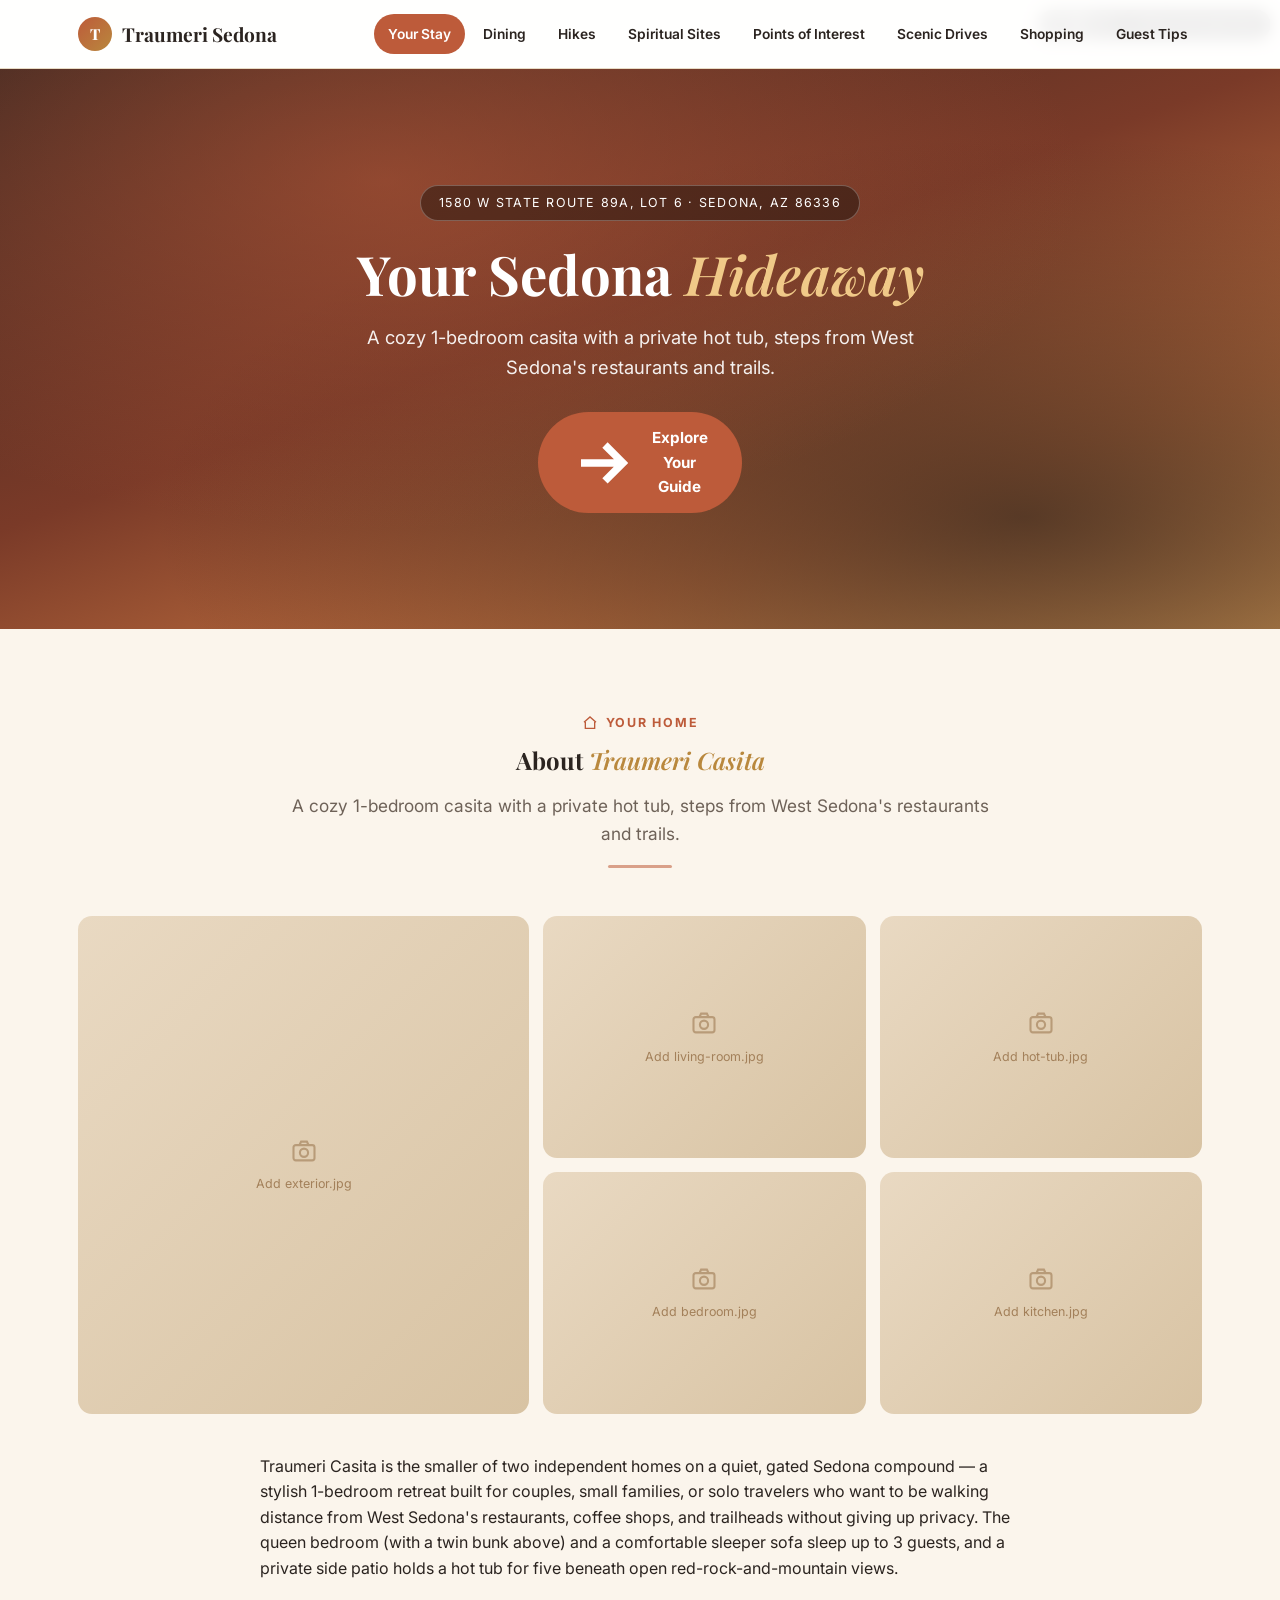
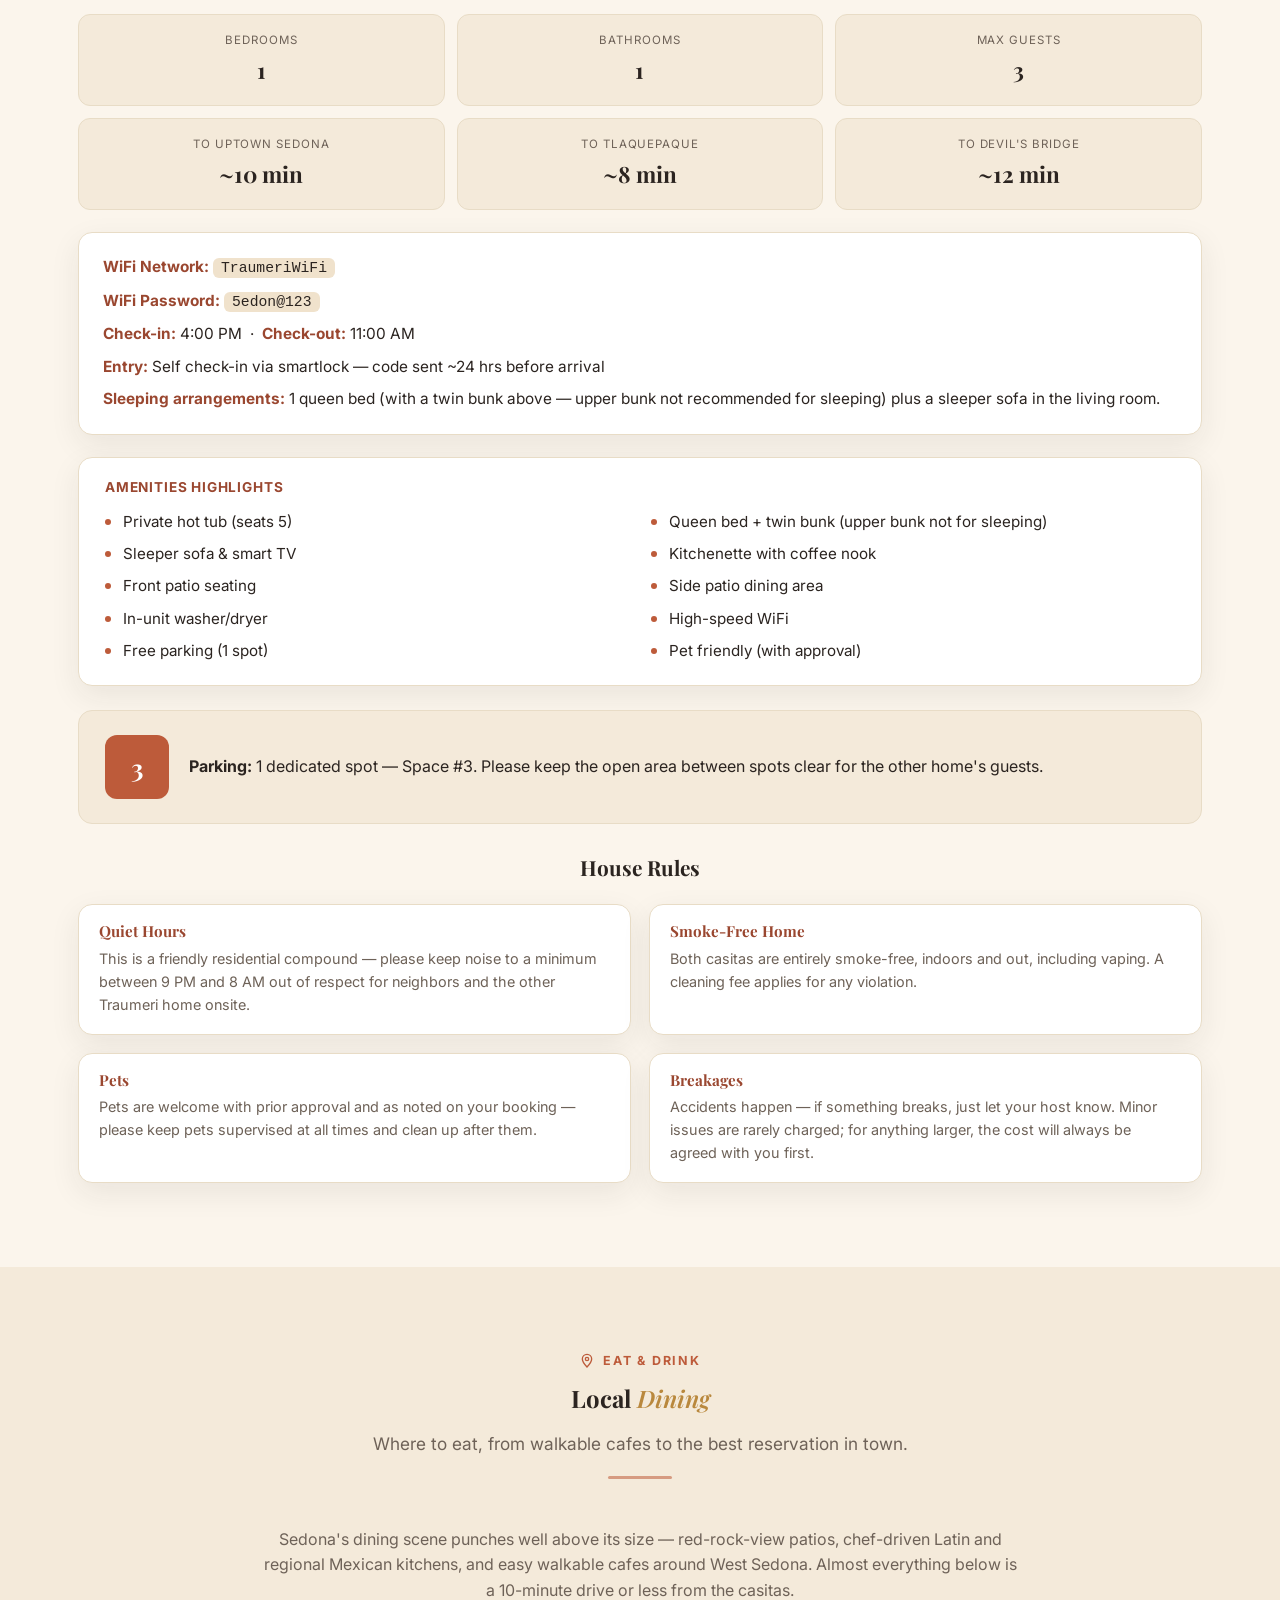
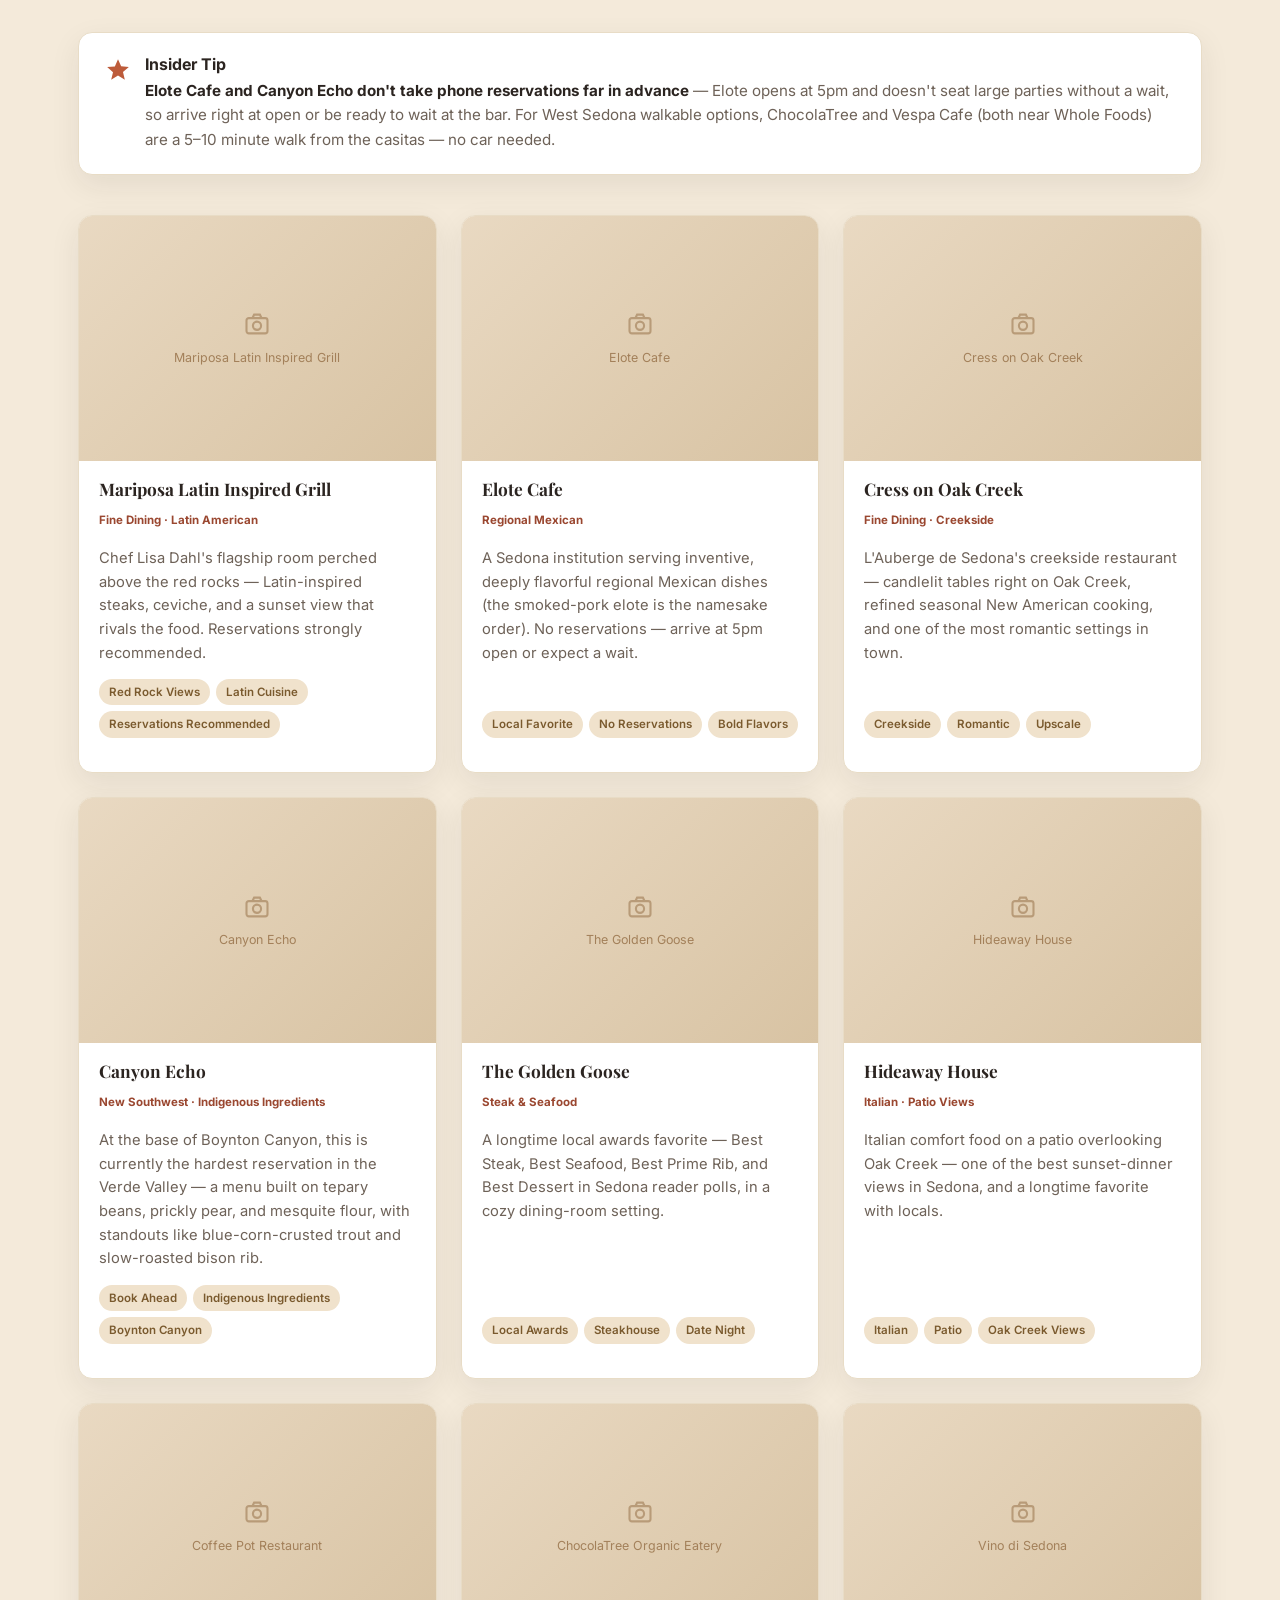
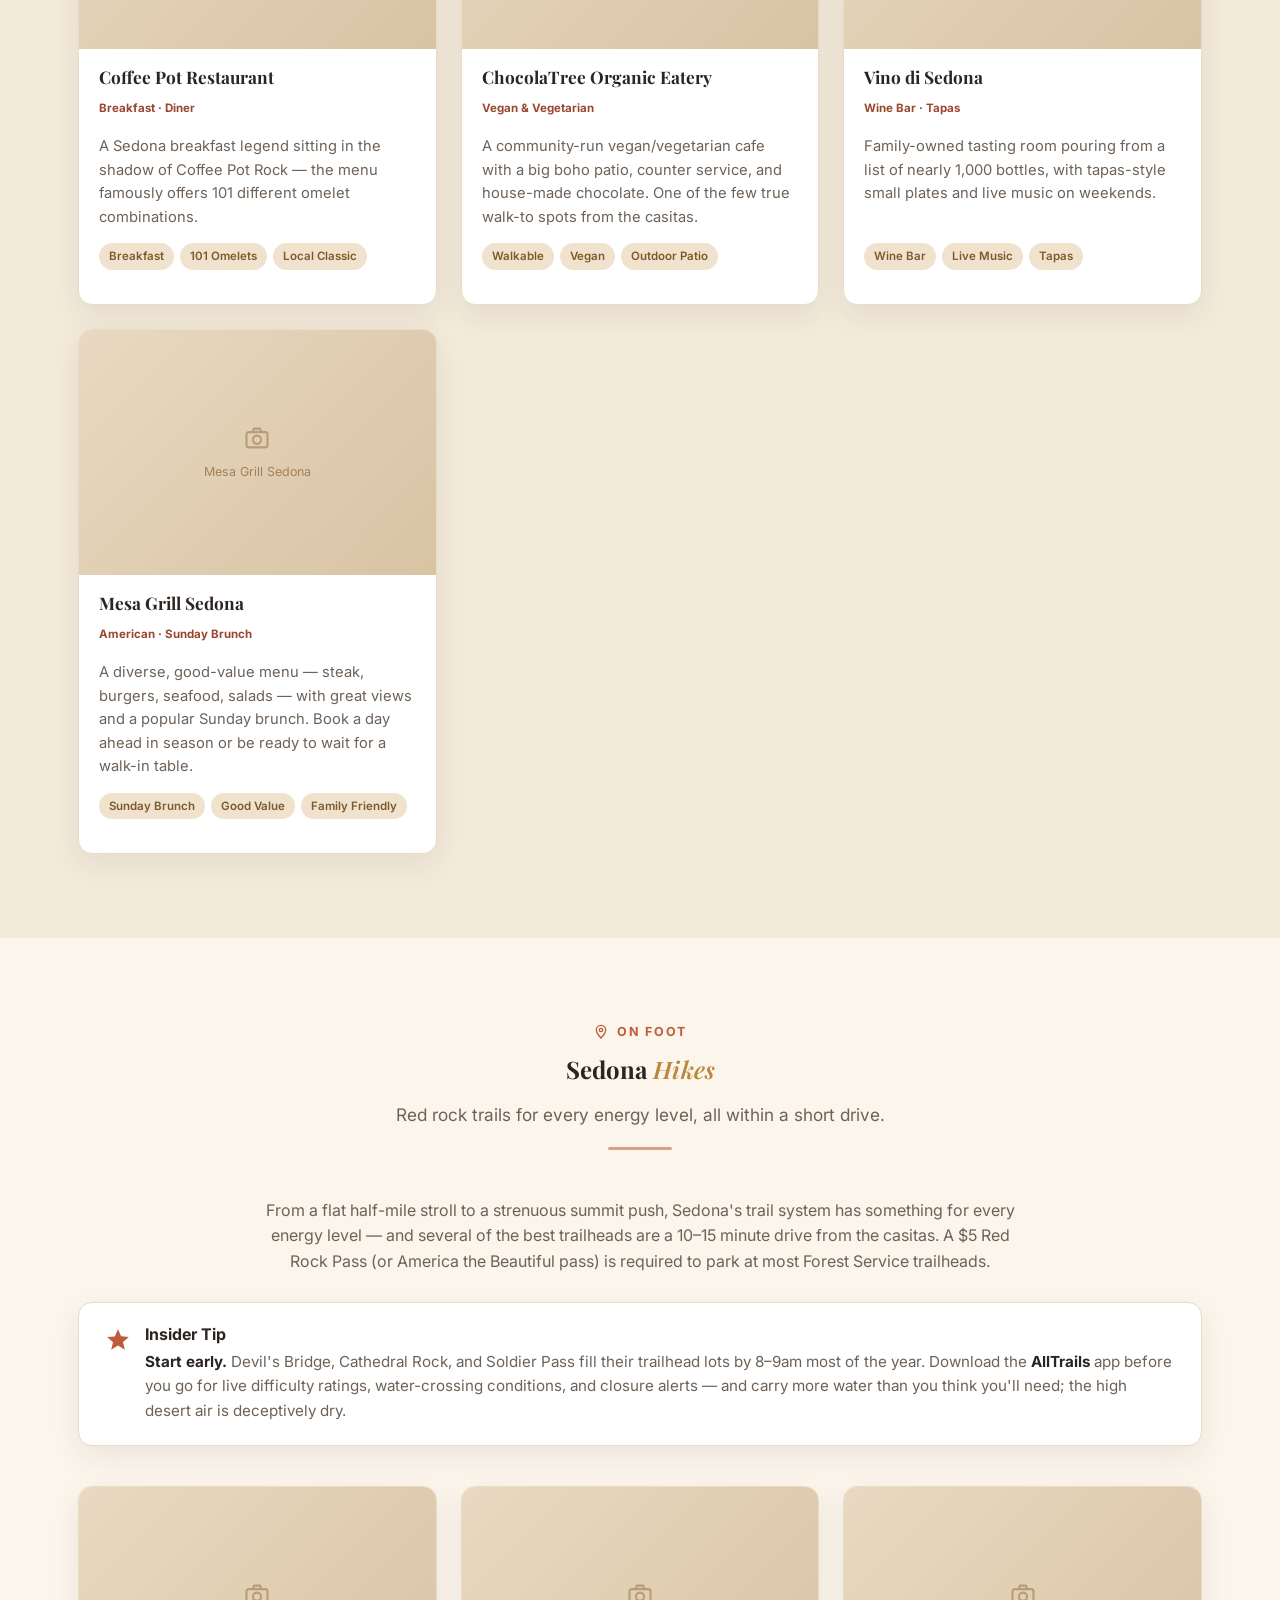
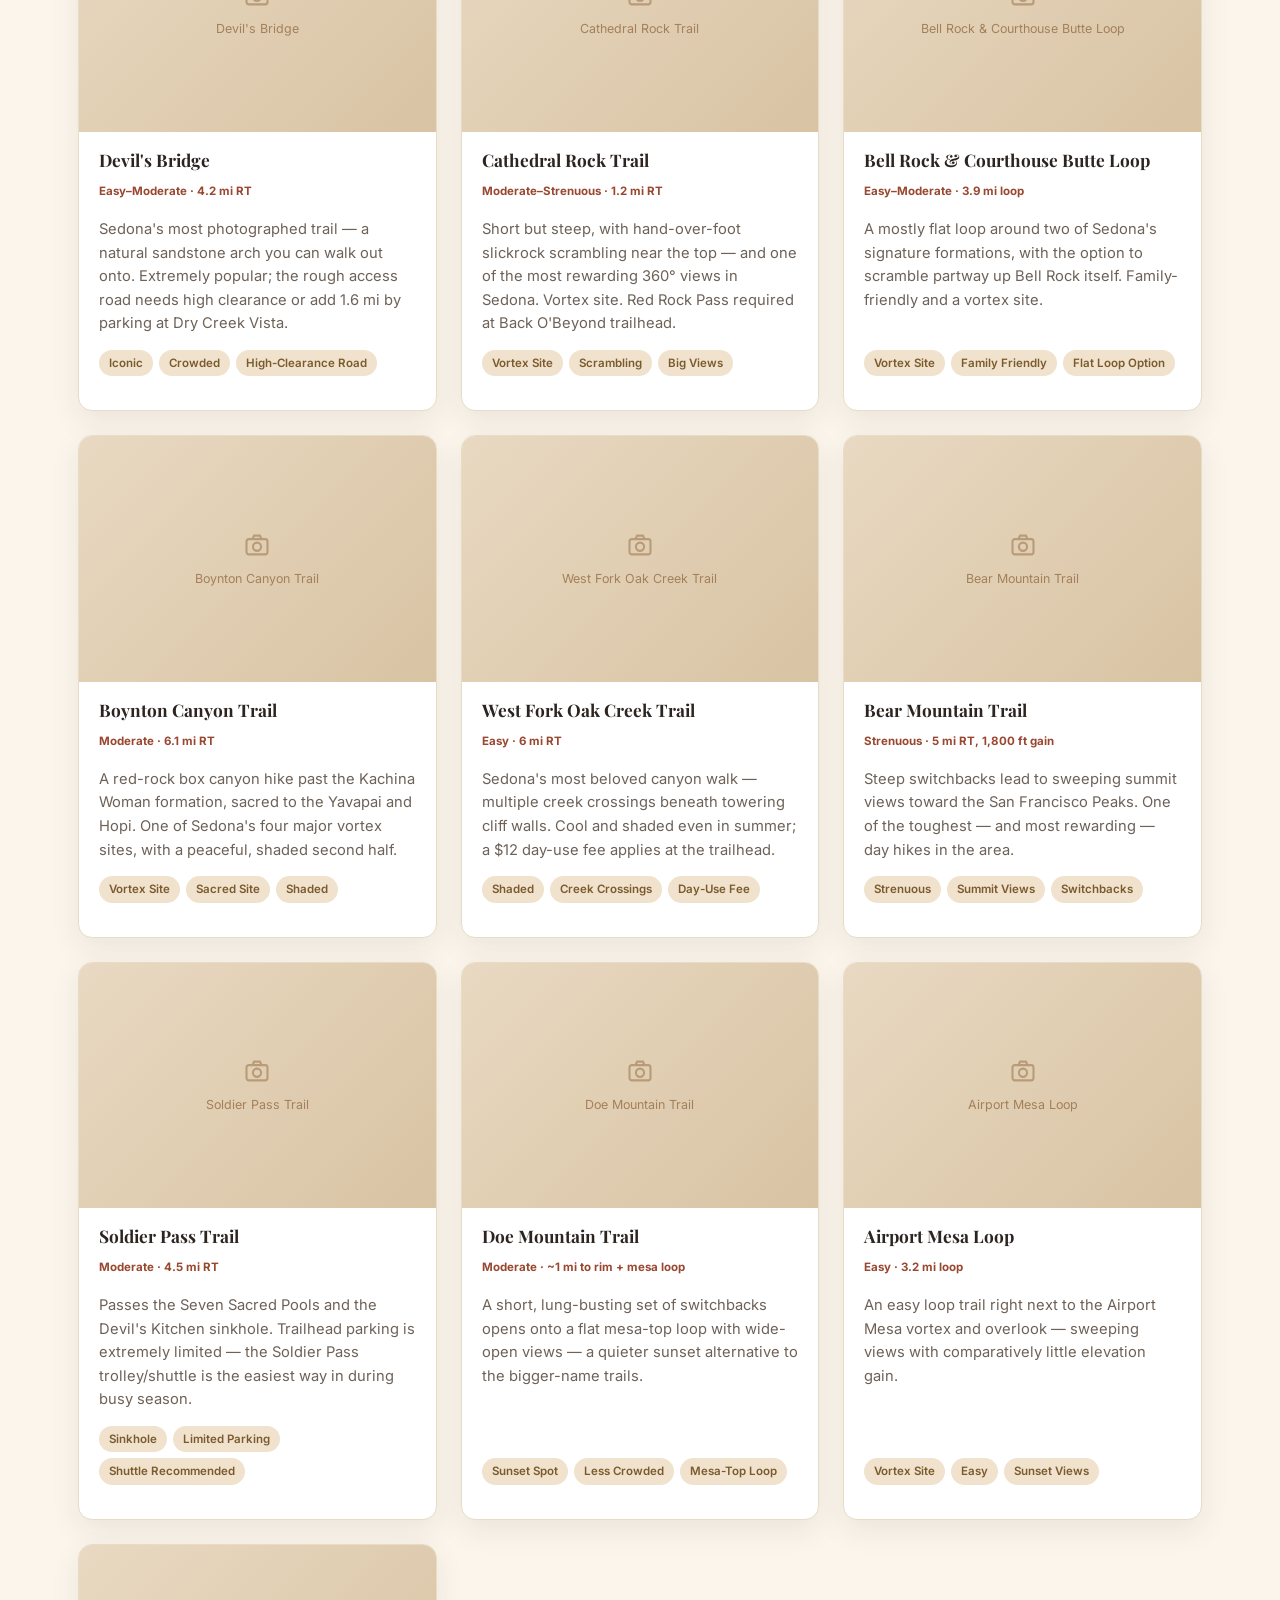
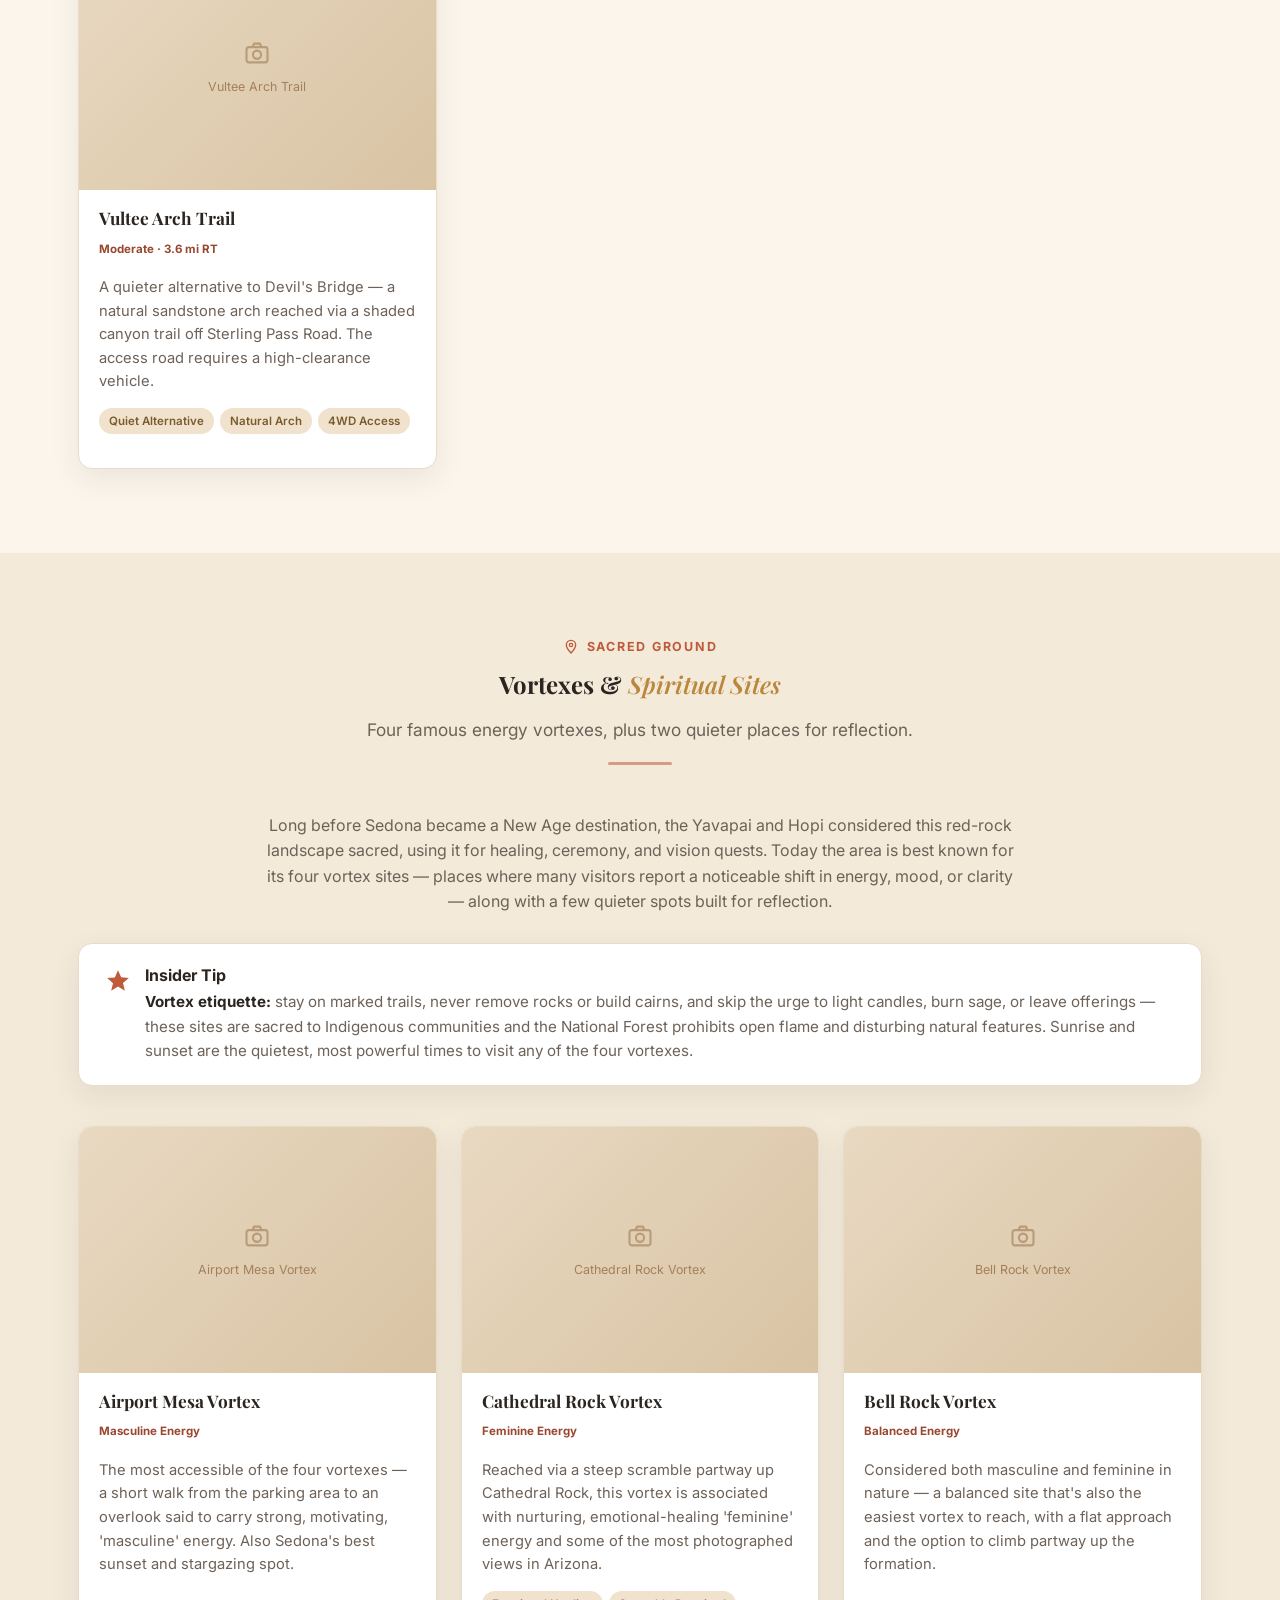
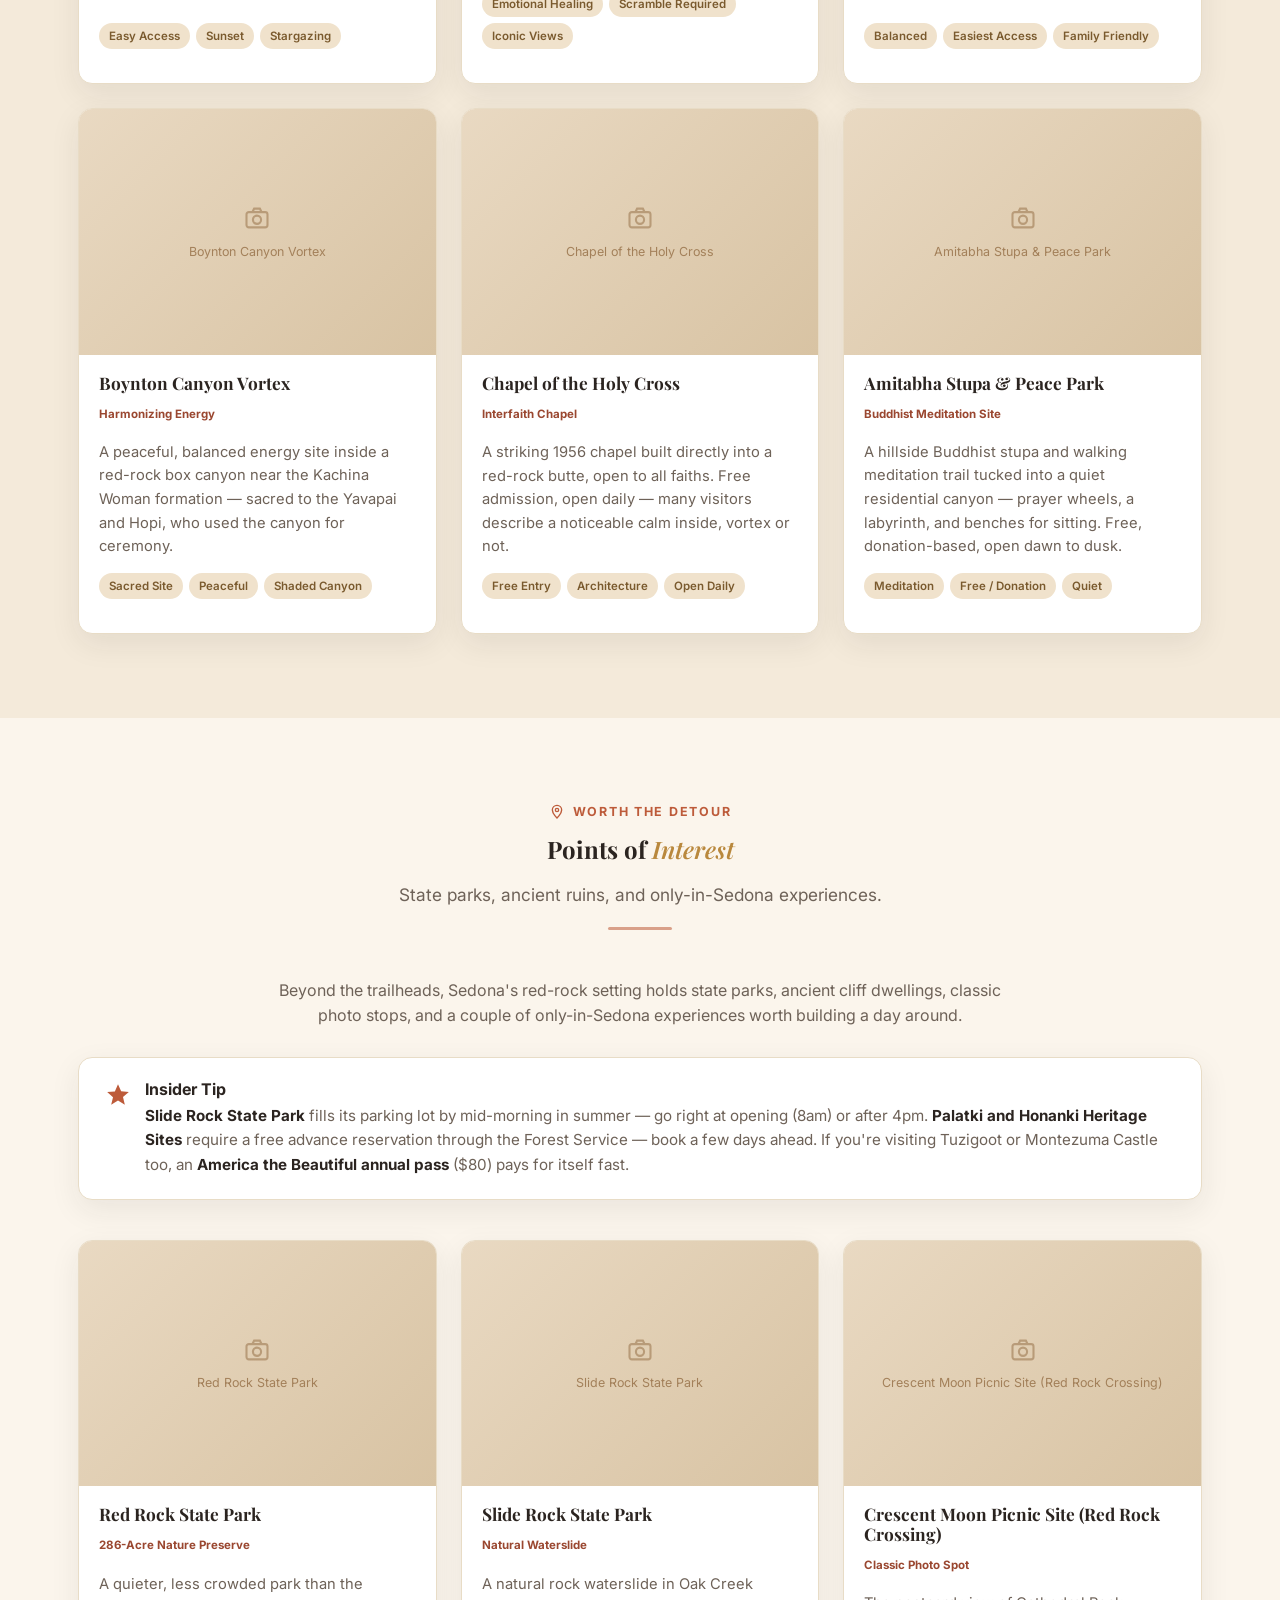
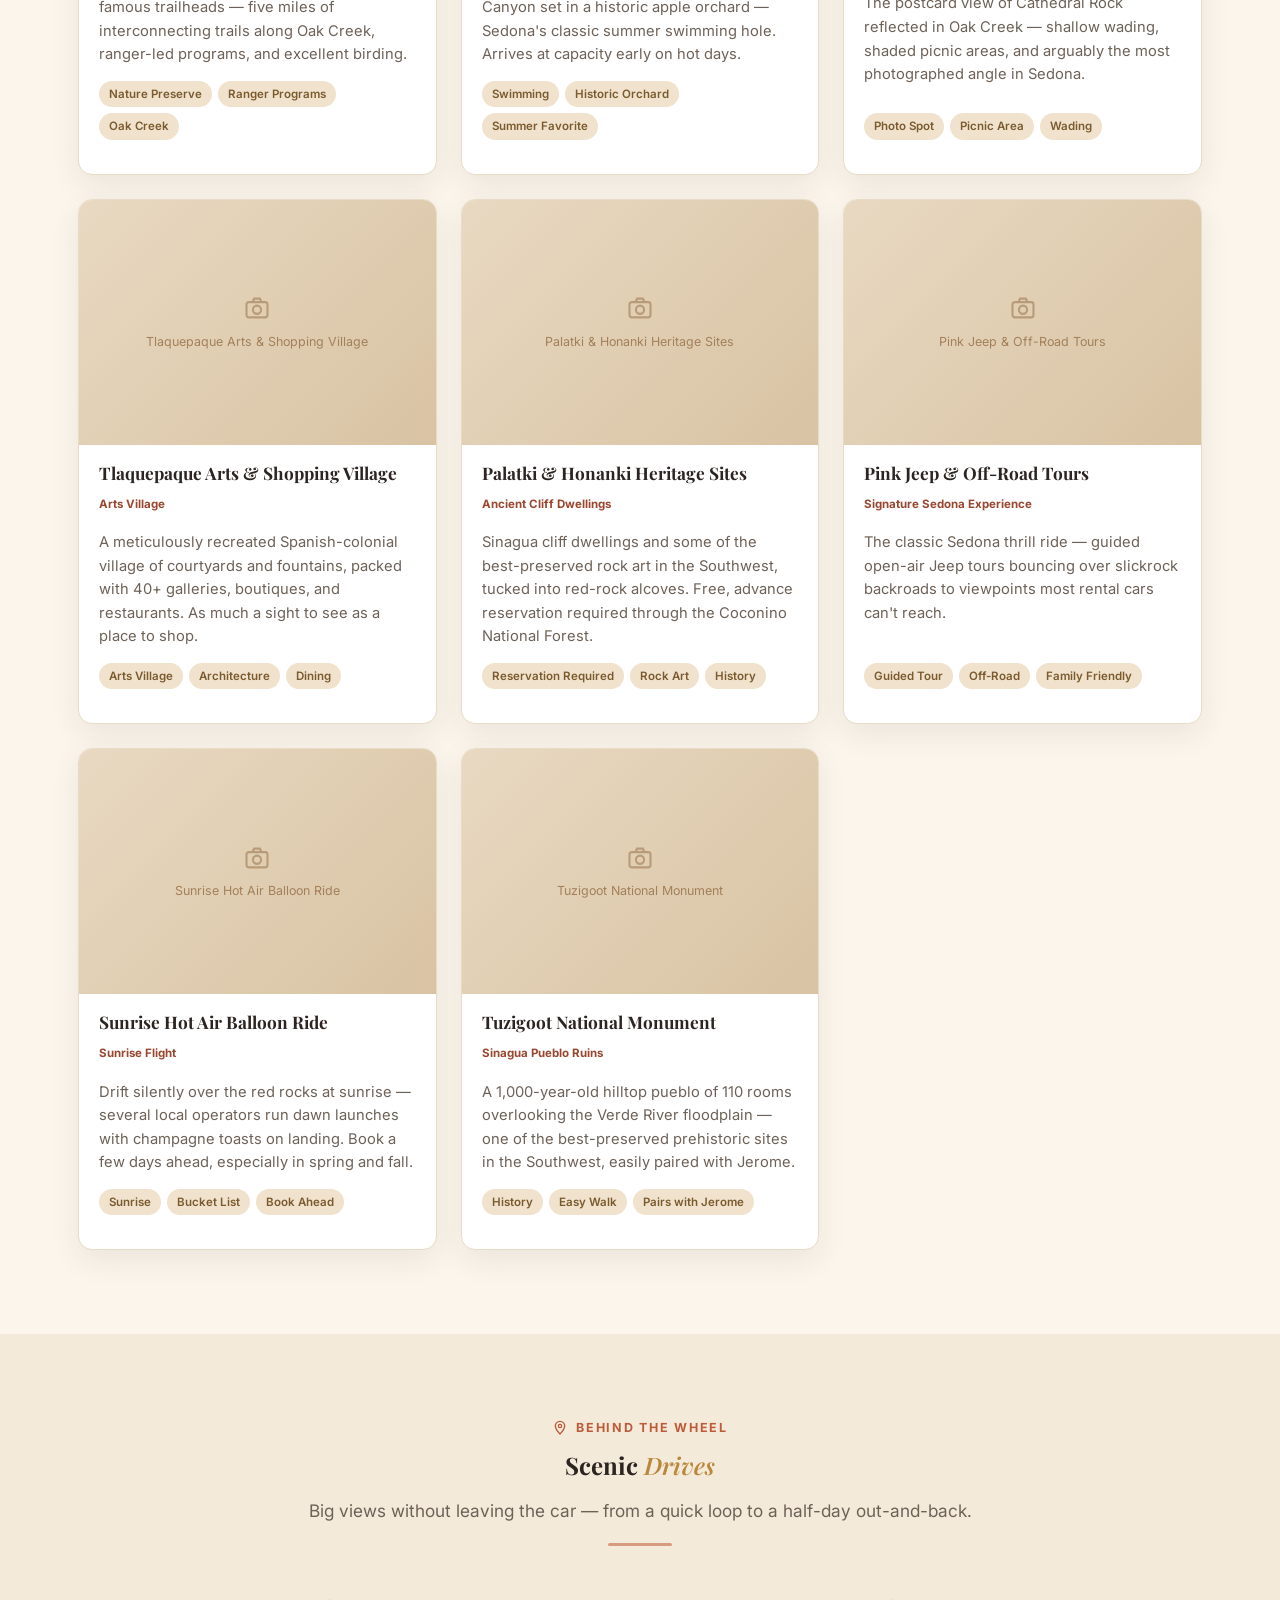
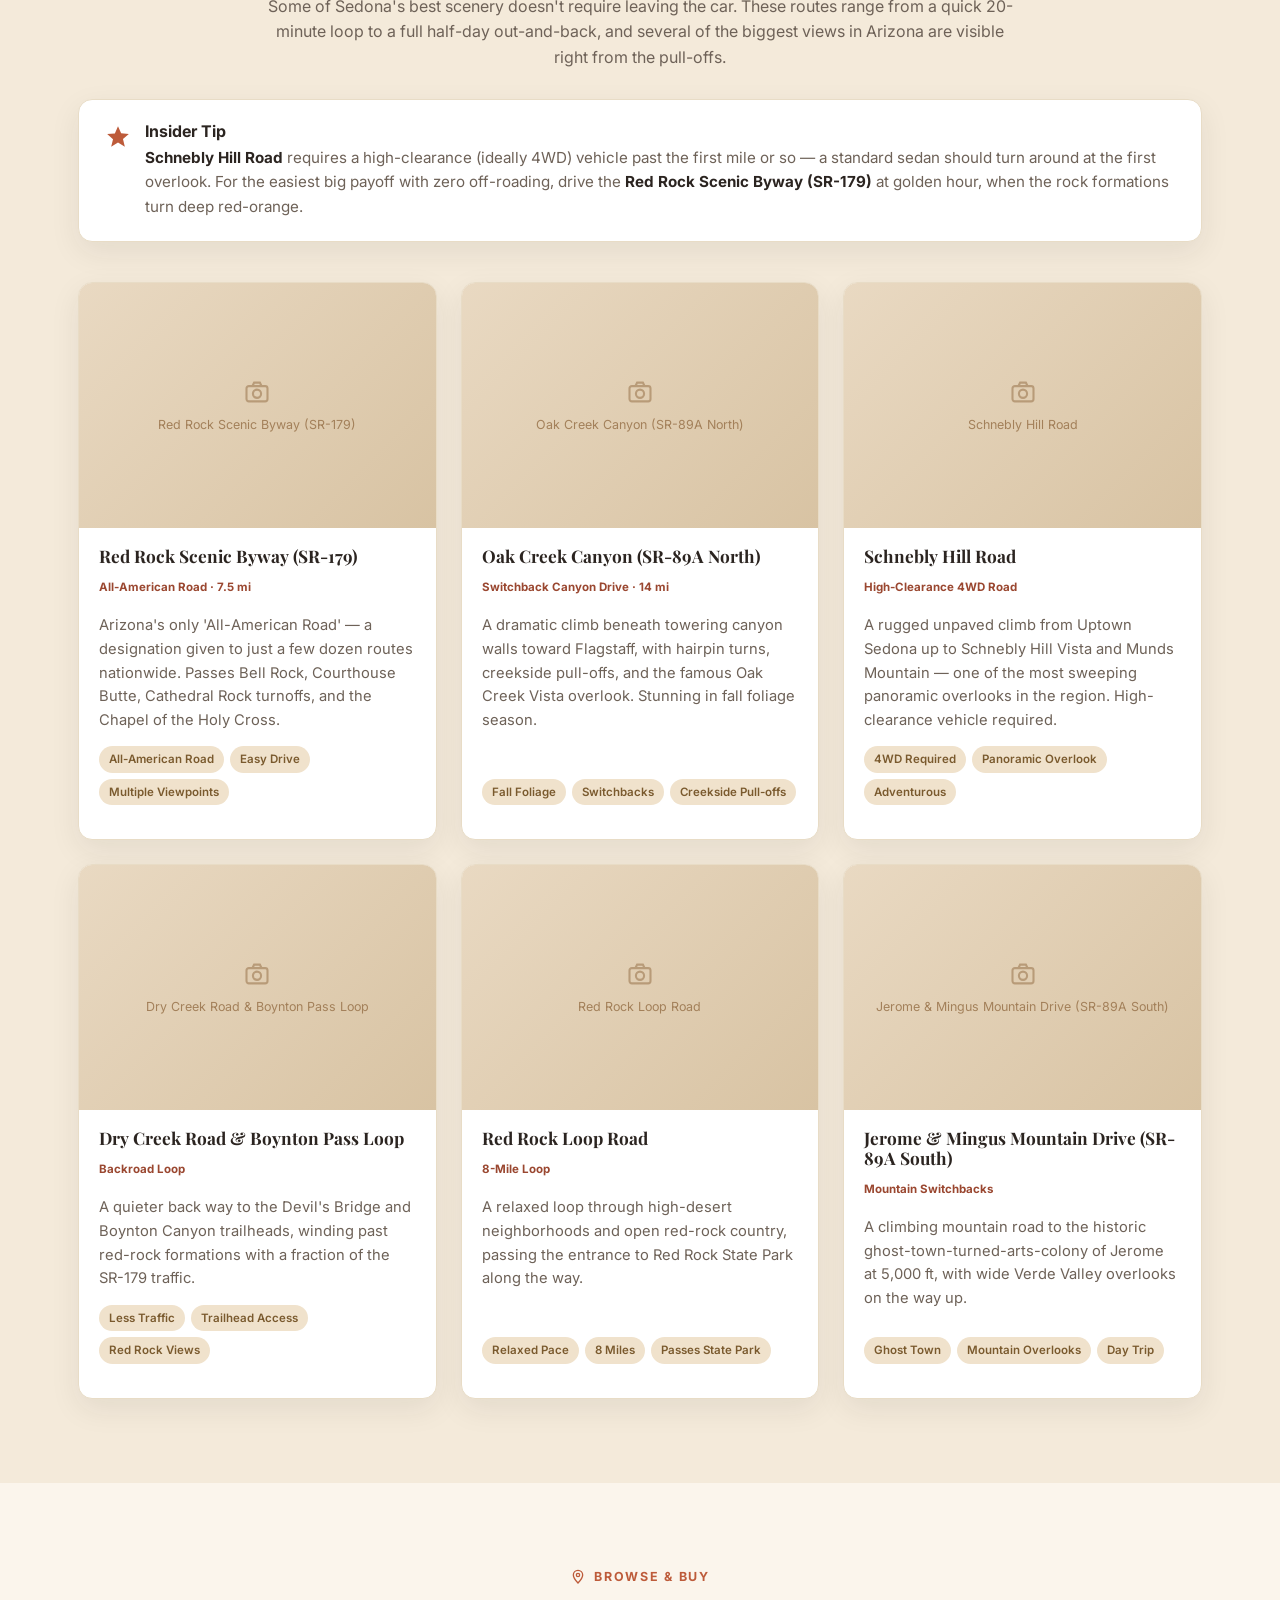
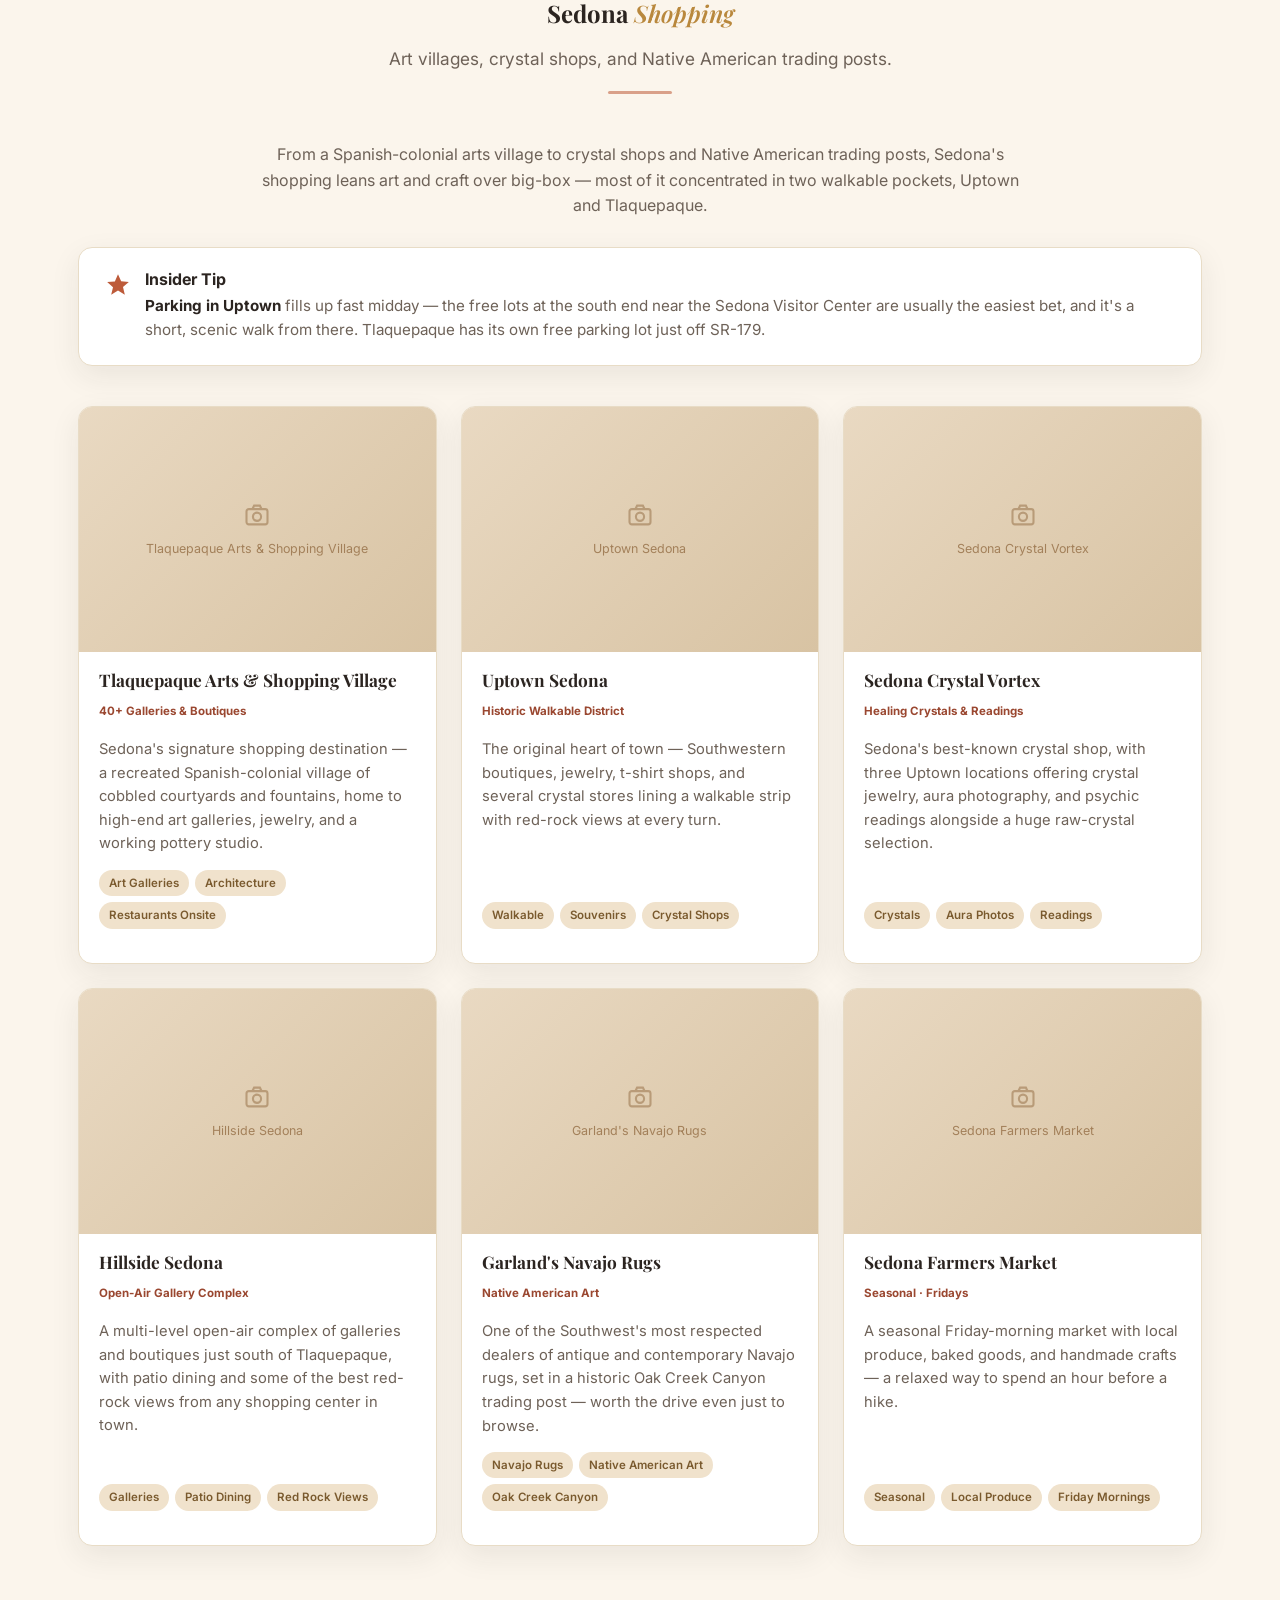
==== casita/index.html @ 5702ddbb "Create index.html" ====
<!DOCTYPE html>
<html lang="en">
<head>
<meta charset="UTF-8">
<meta name="viewport" content="width=device-width, initial-scale=1.0">
<title>Traumeri Casita Guest Guide | Sedona, AZ</title>
<meta name="description" content="Guest guide for Traumeri Casita in Sedona, Arizona — house info, dining, hikes, spiritual sites, points of interest, scenic drives, and shopping.">
<link rel="preconnect" href="https://fonts.googleapis.com">
<link href="https://fonts.googleapis.com/css2?family=Inter:wght@400;500;600;700&family=Playfair+Display:ital,wght@0,700;1,600&display=swap" rel="stylesheet">
<link rel="stylesheet" href="../assets/css/style.css">
</head>
<body>
<header class="nav">
    <div class="wrap">
      <a class="brand" href="../index.html"><span class="brand-mark">T</span>Traumeri Sedona</a>
      <nav class="navlinks">
        <a class="home-link" href="#stay">Your Stay</a>
        <a href="#dining">Dining</a><a href="#hikes">Hikes</a><a href="#spiritual">Spiritual Sites</a><a href="#poi">Points of Interest</a><a href="#drives">Scenic Drives</a><a href="#shopping">Shopping</a><a href="#tips">Guest Tips</a>
      </nav>
    </div>
  </header>
<section class="hero">
    <div class="hero-inner">
      <div class="hero-badge">1580 W State Route 89A, Lot 6 · Sedona, AZ 86336</div>
      <h1>Your Sedona <span class="italic-accent">Hideaway</span></h1>
      <p class="lede">A cozy 1-bedroom casita with a private hot tub, steps from West Sedona's restaurants and trails.</p>
      <a class="btn" href="#stay"><svg viewBox="0 0 24 24" fill="none" stroke="currentColor" stroke-width="2.5"><path d="M5 12h14M13 6l6 6-6 6"/></svg>Explore Your Guide</a>
    </div>
  </section>
<section id="stay" class="section">
    <div class="wrap">
      <div class="section-head">
        <div class="section-kicker"><svg viewBox="0 0 24 24" fill="none" stroke="currentColor" stroke-width="2"><path d="M3 11l9-8 9 8"/><path d="M5 10v10h14V10"/></svg>Your Home</div>
        <h2>About <span class="italic-accent">Traumeri Casita</span></h2>
        <p>A cozy 1-bedroom casita with a private hot tub, steps from West Sedona's restaurants and trails.</p>
        <div class="divider"></div>
      </div>
      <div class="photo-grid"><div class="ph">
      <div class="ph-fallback"><svg viewBox="0 0 24 24" fill="none" stroke="currentColor" stroke-width="1.8"><rect x="3" y="7" width="18" height="13" rx="2"/><path d="M8 7l1.5-3h5L16 7"/><circle cx="12" cy="13.5" r="3.5"/></svg><div>Add exterior.jpg</div></div>
      <img src="../assets/img/casita/exterior.jpg" alt="Traumeri Casita exterior" loading="lazy">
    </div><div class="ph">
      <div class="ph-fallback"><svg viewBox="0 0 24 24" fill="none" stroke="currentColor" stroke-width="1.8"><rect x="3" y="7" width="18" height="13" rx="2"/><path d="M8 7l1.5-3h5L16 7"/><circle cx="12" cy="13.5" r="3.5"/></svg><div>Add living-room.jpg</div></div>
      <img src="../assets/img/casita/living-room.jpg" alt="Traumeri Casita living room" loading="lazy">
    </div><div class="ph">
      <div class="ph-fallback"><svg viewBox="0 0 24 24" fill="none" stroke="currentColor" stroke-width="1.8"><rect x="3" y="7" width="18" height="13" rx="2"/><path d="M8 7l1.5-3h5L16 7"/><circle cx="12" cy="13.5" r="3.5"/></svg><div>Add hot-tub.jpg</div></div>
      <img src="../assets/img/casita/hot-tub.jpg" alt="Traumeri Casita hot tub" loading="lazy">
    </div><div class="ph">
      <div class="ph-fallback"><svg viewBox="0 0 24 24" fill="none" stroke="currentColor" stroke-width="1.8"><rect x="3" y="7" width="18" height="13" rx="2"/><path d="M8 7l1.5-3h5L16 7"/><circle cx="12" cy="13.5" r="3.5"/></svg><div>Add bedroom.jpg</div></div>
      <img src="../assets/img/casita/bedroom.jpg" alt="Traumeri Casita bedroom" loading="lazy">
    </div><div class="ph">
      <div class="ph-fallback"><svg viewBox="0 0 24 24" fill="none" stroke="currentColor" stroke-width="1.8"><rect x="3" y="7" width="18" height="13" rx="2"/><path d="M8 7l1.5-3h5L16 7"/><circle cx="12" cy="13.5" r="3.5"/></svg><div>Add kitchen.jpg</div></div>
      <img src="../assets/img/casita/kitchen.jpg" alt="Traumeri Casita kitchen" loading="lazy">
    </div></div>
      <p style="max-width:760px;margin:0 auto 32px;color:var(--ink);">Traumeri Casita is the smaller of two independent homes on a quiet, gated Sedona compound — a stylish 1-bedroom retreat built for couples, small families, or solo travelers who want to be walking distance from West Sedona's restaurants, coffee shops, and trailheads without giving up privacy. The queen bedroom (with a twin bunk above) and a comfortable sleeper sofa sleep up to 3 guests, and a private side patio holds a hot tub for five beneath open red-rock-and-mountain views.</p>
      <div class="stat-grid"><div class="stat-box"><div class="label">Bedrooms</div><div class="value">1</div></div><div class="stat-box"><div class="label">Bathrooms</div><div class="value">1</div></div><div class="stat-box"><div class="label">Max Guests</div><div class="value">3</div></div><div class="stat-box"><div class="label">To Uptown Sedona</div><div class="value">~10 min</div></div><div class="stat-box"><div class="label">To Tlaquepaque</div><div class="value">~8 min</div></div><div class="stat-box"><div class="label">To Devil's Bridge</div><div class="value">~12 min</div></div></div>
      <div class="info-card">
        <div class="row"><b>WiFi Network:</b> <code>TraumeriWiFi</code></div>
        <div class="row"><b>WiFi Password:</b> <code>5edon@123</code></div>
        <div class="row"><b>Check-in:</b> 4:00 PM &nbsp;·&nbsp; <b>Check-out:</b> 11:00 AM</div>
        <div class="row"><b>Entry:</b> Self check-in via smartlock — code sent ~24 hrs before arrival</div>
        <div class="row"><b>Sleeping arrangements:</b> 1 queen bed (with a twin bunk above — upper bunk not recommended for sleeping) plus a sleeper sofa in the living room.</div>
      </div>
      <div class="amenities-box" style="margin-bottom:24px;">
        <h4>Amenities Highlights</h4>
        <ul class="amenities-list"><li>Private hot tub (seats 5)</li><li>Queen bed + twin bunk (upper bunk not for sleeping)</li><li>Sleeper sofa & smart TV</li><li>Kitchenette with coffee nook</li><li>Front patio seating</li><li>Side patio dining area</li><li>In-unit washer/dryer</li><li>High-speed WiFi</li><li>Free parking (1 spot)</li><li>Pet friendly (with approval)</li></ul>
      </div>
      <div class="parking-box" style="margin-bottom:32px;">
        <div class="parking-spot">3</div>
        <p><b>Parking:</b> 1 dedicated spot — Space #3. Please keep the open area between spots clear for the other home's guests.</p>
      </div>
      <div class="section-head" style="margin-bottom:24px;">
        <h3 style="font-size:1.3rem;">House Rules</h3>
      </div>
      <div class="rules-grid"><div class="rule-card"><h4>Quiet Hours</h4><p>This is a friendly residential compound — please keep noise to a minimum between 9 PM and 8 AM out of respect for neighbors and the other Traumeri home onsite.</p></div><div class="rule-card"><h4>Smoke-Free Home</h4><p>Both casitas are entirely smoke-free, indoors and out, including vaping. A cleaning fee applies for any violation.</p></div><div class="rule-card"><h4>Pets</h4><p>Pets are welcome with prior approval and as noted on your booking — please keep pets supervised at all times and clean up after them.</p></div><div class="rule-card"><h4>Breakages</h4><p>Accidents happen — if something breaks, just let your host know. Minor issues are rarely charged; for anything larger, the cost will always be agreed with you first.</p></div></div>
    </div>
  </section>
<section id="dining" class="section alt">
    <div class="wrap">
      <div class="section-head">
        <div class="section-kicker"><svg viewBox="0 0 24 24" fill="none" stroke="currentColor" stroke-width="2"><path d="M12 21s-7-7.2-7-12a7 7 0 1 1 14 0c0 4.8-7 12-7 12z"/><circle cx="12" cy="9" r="2.5"/></svg>Eat &amp; Drink</div>
        <h2>Local <span class="italic-accent">Dining</span></h2>
        <p>Where to eat, from walkable cafes to the best reservation in town.</p>
        <div class="divider"></div>
      </div>
      <p style="max-width:760px;margin:0 auto 28px;color:var(--muted);text-align:center;">Sedona's dining scene punches well above its size — red-rock-view patios, chef-driven Latin and regional Mexican kitchens, and easy walkable cafes around West Sedona. Almost everything below is a 10-minute drive or less from the casitas.</p>
      <div class="tip-box">
        <div class="star"><svg viewBox="0 0 24 24" fill="currentColor"><path d="M12 2l2.9 6.6 7.1.6-5.4 4.7 1.7 7-6.3-3.8L5.7 21l1.7-7-5.4-4.7 7.1-.6z"/></svg></div>
        <div><h4>Insider Tip</h4><p><b>Elote Cafe and Canyon Echo don't take phone reservations far in advance</b> — Elote opens at 5pm and doesn't seat large parties without a wait, so arrive right at open or be ready to wait at the bar. For West Sedona walkable options, ChocolaTree and Vespa Cafe (both near Whole Foods) are a 5–10 minute walk from the casitas — no car needed.</p></div>
      </div>
      <div class="card-grid"><div class="card">
        <div class="ph" style="border-radius:0;aspect-ratio:16/11;">
          <div class="ph-fallback"><svg viewBox="0 0 24 24" fill="none" stroke="currentColor" stroke-width="1.8"><rect x="3" y="7" width="18" height="13" rx="2"/><path d="M8 7l1.5-3h5L16 7"/><circle cx="12" cy="13.5" r="3.5"/></svg><div>Mariposa Latin Inspired Grill</div></div>
          <img src="../assets/img/sedona/dining/mariposa-latin-inspired-grill.jpg" alt="Mariposa Latin Inspired Grill" loading="lazy">
        </div>
        <div class="badge"><svg viewBox="0 0 24 24" fill="none" stroke="currentColor" stroke-width="2"><path d="M12 21s-7-7.2-7-12a7 7 0 1 1 14 0c0 4.8-7 12-7 12z"/><circle cx="12" cy="9" r="2.5"/></svg><span>~5 min drive</span></div>
        <div class="card-body">
          <h3>Mariposa Latin Inspired Grill</h3>
          <div class="tags"><span class="tag" style="background:transparent;color:var(--accent-dark);padding-left:0;font-weight:700;">Fine Dining · Latin American</span></div>
          <p>Chef Lisa Dahl's flagship room perched above the red rocks — Latin-inspired steaks, ceviche, and a sunset view that rivals the food. Reservations strongly recommended.</p>
          <div class="tags"><span class="tag">Red Rock Views</span><span class="tag">Latin Cuisine</span><span class="tag">Reservations Recommended</span></div>
        </div>
      </div><div class="card">
        <div class="ph" style="border-radius:0;aspect-ratio:16/11;">
          <div class="ph-fallback"><svg viewBox="0 0 24 24" fill="none" stroke="currentColor" stroke-width="1.8"><rect x="3" y="7" width="18" height="13" rx="2"/><path d="M8 7l1.5-3h5L16 7"/><circle cx="12" cy="13.5" r="3.5"/></svg><div>Elote Cafe</div></div>
          <img src="../assets/img/sedona/dining/elote-cafe.jpg" alt="Elote Cafe" loading="lazy">
        </div>
        <div class="badge"><svg viewBox="0 0 24 24" fill="none" stroke="currentColor" stroke-width="2"><path d="M12 21s-7-7.2-7-12a7 7 0 1 1 14 0c0 4.8-7 12-7 12z"/><circle cx="12" cy="9" r="2.5"/></svg><span>~5 min drive</span></div>
        <div class="card-body">
          <h3>Elote Cafe</h3>
          <div class="tags"><span class="tag" style="background:transparent;color:var(--accent-dark);padding-left:0;font-weight:700;">Regional Mexican</span></div>
          <p>A Sedona institution serving inventive, deeply flavorful regional Mexican dishes (the smoked-pork elote is the namesake order). No reservations — arrive at 5pm open or expect a wait.</p>
          <div class="tags"><span class="tag">Local Favorite</span><span class="tag">No Reservations</span><span class="tag">Bold Flavors</span></div>
        </div>
      </div><div class="card">
        <div class="ph" style="border-radius:0;aspect-ratio:16/11;">
          <div class="ph-fallback"><svg viewBox="0 0 24 24" fill="none" stroke="currentColor" stroke-width="1.8"><rect x="3" y="7" width="18" height="13" rx="2"/><path d="M8 7l1.5-3h5L16 7"/><circle cx="12" cy="13.5" r="3.5"/></svg><div>Cress on Oak Creek</div></div>
          <img src="../assets/img/sedona/dining/cress-on-oak-creek.jpg" alt="Cress on Oak Creek" loading="lazy">
        </div>
        <div class="badge"><svg viewBox="0 0 24 24" fill="none" stroke="currentColor" stroke-width="2"><path d="M12 21s-7-7.2-7-12a7 7 0 1 1 14 0c0 4.8-7 12-7 12z"/><circle cx="12" cy="9" r="2.5"/></svg><span>~10 min drive</span></div>
        <div class="card-body">
          <h3>Cress on Oak Creek</h3>
          <div class="tags"><span class="tag" style="background:transparent;color:var(--accent-dark);padding-left:0;font-weight:700;">Fine Dining · Creekside</span></div>
          <p>L'Auberge de Sedona's creekside restaurant — candlelit tables right on Oak Creek, refined seasonal New American cooking, and one of the most romantic settings in town.</p>
          <div class="tags"><span class="tag">Creekside</span><span class="tag">Romantic</span><span class="tag">Upscale</span></div>
        </div>
      </div><div class="card">
        <div class="ph" style="border-radius:0;aspect-ratio:16/11;">
          <div class="ph-fallback"><svg viewBox="0 0 24 24" fill="none" stroke="currentColor" stroke-width="1.8"><rect x="3" y="7" width="18" height="13" rx="2"/><path d="M8 7l1.5-3h5L16 7"/><circle cx="12" cy="13.5" r="3.5"/></svg><div>Canyon Echo</div></div>
          <img src="../assets/img/sedona/dining/canyon-echo.jpg" alt="Canyon Echo" loading="lazy">
        </div>
        <div class="badge"><svg viewBox="0 0 24 24" fill="none" stroke="currentColor" stroke-width="2"><path d="M12 21s-7-7.2-7-12a7 7 0 1 1 14 0c0 4.8-7 12-7 12z"/><circle cx="12" cy="9" r="2.5"/></svg><span>~12 min drive</span></div>
        <div class="card-body">
          <h3>Canyon Echo</h3>
          <div class="tags"><span class="tag" style="background:transparent;color:var(--accent-dark);padding-left:0;font-weight:700;">New Southwest · Indigenous Ingredients</span></div>
          <p>At the base of Boynton Canyon, this is currently the hardest reservation in the Verde Valley — a menu built on tepary beans, prickly pear, and mesquite flour, with standouts like blue-corn-crusted trout and slow-roasted bison rib.</p>
          <div class="tags"><span class="tag">Book Ahead</span><span class="tag">Indigenous Ingredients</span><span class="tag">Boynton Canyon</span></div>
        </div>
      </div><div class="card">
        <div class="ph" style="border-radius:0;aspect-ratio:16/11;">
          <div class="ph-fallback"><svg viewBox="0 0 24 24" fill="none" stroke="currentColor" stroke-width="1.8"><rect x="3" y="7" width="18" height="13" rx="2"/><path d="M8 7l1.5-3h5L16 7"/><circle cx="12" cy="13.5" r="3.5"/></svg><div>The Golden Goose</div></div>
          <img src="../assets/img/sedona/dining/the-golden-goose.jpg" alt="The Golden Goose" loading="lazy">
        </div>
        <div class="badge"><svg viewBox="0 0 24 24" fill="none" stroke="currentColor" stroke-width="2"><path d="M12 21s-7-7.2-7-12a7 7 0 1 1 14 0c0 4.8-7 12-7 12z"/><circle cx="12" cy="9" r="2.5"/></svg><span>~8 min drive</span></div>
        <div class="card-body">
          <h3>The Golden Goose</h3>
          <div class="tags"><span class="tag" style="background:transparent;color:var(--accent-dark);padding-left:0;font-weight:700;">Steak & Seafood</span></div>
          <p>A longtime local awards favorite — Best Steak, Best Seafood, Best Prime Rib, and Best Dessert in Sedona reader polls, in a cozy dining-room setting.</p>
          <div class="tags"><span class="tag">Local Awards</span><span class="tag">Steakhouse</span><span class="tag">Date Night</span></div>
        </div>
      </div><div class="card">
        <div class="ph" style="border-radius:0;aspect-ratio:16/11;">
          <div class="ph-fallback"><svg viewBox="0 0 24 24" fill="none" stroke="currentColor" stroke-width="1.8"><rect x="3" y="7" width="18" height="13" rx="2"/><path d="M8 7l1.5-3h5L16 7"/><circle cx="12" cy="13.5" r="3.5"/></svg><div>Hideaway House</div></div>
          <img src="../assets/img/sedona/dining/hideaway-house.jpg" alt="Hideaway House" loading="lazy">
        </div>
        <div class="badge"><svg viewBox="0 0 24 24" fill="none" stroke="currentColor" stroke-width="2"><path d="M12 21s-7-7.2-7-12a7 7 0 1 1 14 0c0 4.8-7 12-7 12z"/><circle cx="12" cy="9" r="2.5"/></svg><span>~9 min drive</span></div>
        <div class="card-body">
          <h3>Hideaway House</h3>
          <div class="tags"><span class="tag" style="background:transparent;color:var(--accent-dark);padding-left:0;font-weight:700;">Italian · Patio Views</span></div>
          <p>Italian comfort food on a patio overlooking Oak Creek — one of the best sunset-dinner views in Sedona, and a longtime favorite with locals.</p>
          <div class="tags"><span class="tag">Italian</span><span class="tag">Patio</span><span class="tag">Oak Creek Views</span></div>
        </div>
      </div><div class="card">
        <div class="ph" style="border-radius:0;aspect-ratio:16/11;">
          <div class="ph-fallback"><svg viewBox="0 0 24 24" fill="none" stroke="currentColor" stroke-width="1.8"><rect x="3" y="7" width="18" height="13" rx="2"/><path d="M8 7l1.5-3h5L16 7"/><circle cx="12" cy="13.5" r="3.5"/></svg><div>Coffee Pot Restaurant</div></div>
          <img src="../assets/img/sedona/dining/coffee-pot-restaurant.jpg" alt="Coffee Pot Restaurant" loading="lazy">
        </div>
        <div class="badge"><svg viewBox="0 0 24 24" fill="none" stroke="currentColor" stroke-width="2"><path d="M12 21s-7-7.2-7-12a7 7 0 1 1 14 0c0 4.8-7 12-7 12z"/><circle cx="12" cy="9" r="2.5"/></svg><span>~6 min drive</span></div>
        <div class="card-body">
          <h3>Coffee Pot Restaurant</h3>
          <div class="tags"><span class="tag" style="background:transparent;color:var(--accent-dark);padding-left:0;font-weight:700;">Breakfast · Diner</span></div>
          <p>A Sedona breakfast legend sitting in the shadow of Coffee Pot Rock — the menu famously offers 101 different omelet combinations.</p>
          <div class="tags"><span class="tag">Breakfast</span><span class="tag">101 Omelets</span><span class="tag">Local Classic</span></div>
        </div>
      </div><div class="card">
        <div class="ph" style="border-radius:0;aspect-ratio:16/11;">
          <div class="ph-fallback"><svg viewBox="0 0 24 24" fill="none" stroke="currentColor" stroke-width="1.8"><rect x="3" y="7" width="18" height="13" rx="2"/><path d="M8 7l1.5-3h5L16 7"/><circle cx="12" cy="13.5" r="3.5"/></svg><div>ChocolaTree Organic Eatery</div></div>
          <img src="../assets/img/sedona/dining/chocolatree-organic-eatery.jpg" alt="ChocolaTree Organic Eatery" loading="lazy">
        </div>
        <div class="badge"><svg viewBox="0 0 24 24" fill="none" stroke="currentColor" stroke-width="2"><path d="M12 21s-7-7.2-7-12a7 7 0 1 1 14 0c0 4.8-7 12-7 12z"/><circle cx="12" cy="9" r="2.5"/></svg><span>Walkable</span></div>
        <div class="card-body">
          <h3>ChocolaTree Organic Eatery</h3>
          <div class="tags"><span class="tag" style="background:transparent;color:var(--accent-dark);padding-left:0;font-weight:700;">Vegan & Vegetarian</span></div>
          <p>A community-run vegan/vegetarian cafe with a big boho patio, counter service, and house-made chocolate. One of the few true walk-to spots from the casitas.</p>
          <div class="tags"><span class="tag">Walkable</span><span class="tag">Vegan</span><span class="tag">Outdoor Patio</span></div>
        </div>
      </div><div class="card">
        <div class="ph" style="border-radius:0;aspect-ratio:16/11;">
          <div class="ph-fallback"><svg viewBox="0 0 24 24" fill="none" stroke="currentColor" stroke-width="1.8"><rect x="3" y="7" width="18" height="13" rx="2"/><path d="M8 7l1.5-3h5L16 7"/><circle cx="12" cy="13.5" r="3.5"/></svg><div>Vino di Sedona</div></div>
          <img src="../assets/img/sedona/dining/vino-di-sedona.jpg" alt="Vino di Sedona" loading="lazy">
        </div>
        <div class="badge"><svg viewBox="0 0 24 24" fill="none" stroke="currentColor" stroke-width="2"><path d="M12 21s-7-7.2-7-12a7 7 0 1 1 14 0c0 4.8-7 12-7 12z"/><circle cx="12" cy="9" r="2.5"/></svg><span>~7 min drive</span></div>
        <div class="card-body">
          <h3>Vino di Sedona</h3>
          <div class="tags"><span class="tag" style="background:transparent;color:var(--accent-dark);padding-left:0;font-weight:700;">Wine Bar · Tapas</span></div>
          <p>Family-owned tasting room pouring from a list of nearly 1,000 bottles, with tapas-style small plates and live music on weekends.</p>
          <div class="tags"><span class="tag">Wine Bar</span><span class="tag">Live Music</span><span class="tag">Tapas</span></div>
        </div>
      </div><div class="card">
        <div class="ph" style="border-radius:0;aspect-ratio:16/11;">
          <div class="ph-fallback"><svg viewBox="0 0 24 24" fill="none" stroke="currentColor" stroke-width="1.8"><rect x="3" y="7" width="18" height="13" rx="2"/><path d="M8 7l1.5-3h5L16 7"/><circle cx="12" cy="13.5" r="3.5"/></svg><div>Mesa Grill Sedona</div></div>
          <img src="../assets/img/sedona/dining/mesa-grill-sedona.jpg" alt="Mesa Grill Sedona" loading="lazy">
        </div>
        <div class="badge"><svg viewBox="0 0 24 24" fill="none" stroke="currentColor" stroke-width="2"><path d="M12 21s-7-7.2-7-12a7 7 0 1 1 14 0c0 4.8-7 12-7 12z"/><circle cx="12" cy="9" r="2.5"/></svg><span>~5 min drive</span></div>
        <div class="card-body">
          <h3>Mesa Grill Sedona</h3>
          <div class="tags"><span class="tag" style="background:transparent;color:var(--accent-dark);padding-left:0;font-weight:700;">American · Sunday Brunch</span></div>
          <p>A diverse, good-value menu — steak, burgers, seafood, salads — with great views and a popular Sunday brunch. Book a day ahead in season or be ready to wait for a walk-in table.</p>
          <div class="tags"><span class="tag">Sunday Brunch</span><span class="tag">Good Value</span><span class="tag">Family Friendly</span></div>
        </div>
      </div></div>
    </div>
  </section>
<section id="hikes" class="section">
    <div class="wrap">
      <div class="section-head">
        <div class="section-kicker"><svg viewBox="0 0 24 24" fill="none" stroke="currentColor" stroke-width="2"><path d="M12 21s-7-7.2-7-12a7 7 0 1 1 14 0c0 4.8-7 12-7 12z"/><circle cx="12" cy="9" r="2.5"/></svg>On Foot</div>
        <h2>Sedona <span class="italic-accent">Hikes</span></h2>
        <p>Red rock trails for every energy level, all within a short drive.</p>
        <div class="divider"></div>
      </div>
      <p style="max-width:760px;margin:0 auto 28px;color:var(--muted);text-align:center;">From a flat half-mile stroll to a strenuous summit push, Sedona's trail system has something for every energy level — and several of the best trailheads are a 10–15 minute drive from the casitas. A $5 Red Rock Pass (or America the Beautiful pass) is required to park at most Forest Service trailheads.</p>
      <div class="tip-box">
        <div class="star"><svg viewBox="0 0 24 24" fill="currentColor"><path d="M12 2l2.9 6.6 7.1.6-5.4 4.7 1.7 7-6.3-3.8L5.7 21l1.7-7-5.4-4.7 7.1-.6z"/></svg></div>
        <div><h4>Insider Tip</h4><p><b>Start early.</b> Devil's Bridge, Cathedral Rock, and Soldier Pass fill their trailhead lots by 8–9am most of the year. Download the <b>AllTrails</b> app before you go for live difficulty ratings, water-crossing conditions, and closure alerts — and carry more water than you think you'll need; the high desert air is deceptively dry.</p></div>
      </div>
      <div class="card-grid"><div class="card">
        <div class="ph" style="border-radius:0;aspect-ratio:16/11;">
          <div class="ph-fallback"><svg viewBox="0 0 24 24" fill="none" stroke="currentColor" stroke-width="1.8"><rect x="3" y="7" width="18" height="13" rx="2"/><path d="M8 7l1.5-3h5L16 7"/><circle cx="12" cy="13.5" r="3.5"/></svg><div>Devil's Bridge</div></div>
          <img src="../assets/img/sedona/hikes/devils-bridge.jpg" alt="Devil's Bridge" loading="lazy">
        </div>
        <div class="badge"><svg viewBox="0 0 24 24" fill="none" stroke="currentColor" stroke-width="2"><path d="M12 21s-7-7.2-7-12a7 7 0 1 1 14 0c0 4.8-7 12-7 12z"/><circle cx="12" cy="9" r="2.5"/></svg><span>~12 min drive</span></div>
        <div class="card-body">
          <h3>Devil's Bridge</h3>
          <div class="tags"><span class="tag" style="background:transparent;color:var(--accent-dark);padding-left:0;font-weight:700;">Easy–Moderate · 4.2 mi RT</span></div>
          <p>Sedona's most photographed trail — a natural sandstone arch you can walk out onto. Extremely popular; the rough access road needs high clearance or add 1.6 mi by parking at Dry Creek Vista.</p>
          <div class="tags"><span class="tag">Iconic</span><span class="tag">Crowded</span><span class="tag">High-Clearance Road</span></div>
        </div>
      </div><div class="card">
        <div class="ph" style="border-radius:0;aspect-ratio:16/11;">
          <div class="ph-fallback"><svg viewBox="0 0 24 24" fill="none" stroke="currentColor" stroke-width="1.8"><rect x="3" y="7" width="18" height="13" rx="2"/><path d="M8 7l1.5-3h5L16 7"/><circle cx="12" cy="13.5" r="3.5"/></svg><div>Cathedral Rock Trail</div></div>
          <img src="../assets/img/sedona/hikes/cathedral-rock-trail.jpg" alt="Cathedral Rock Trail" loading="lazy">
        </div>
        <div class="badge"><svg viewBox="0 0 24 24" fill="none" stroke="currentColor" stroke-width="2"><path d="M12 21s-7-7.2-7-12a7 7 0 1 1 14 0c0 4.8-7 12-7 12z"/><circle cx="12" cy="9" r="2.5"/></svg><span>~10 min drive</span></div>
        <div class="card-body">
          <h3>Cathedral Rock Trail</h3>
          <div class="tags"><span class="tag" style="background:transparent;color:var(--accent-dark);padding-left:0;font-weight:700;">Moderate–Strenuous · 1.2 mi RT</span></div>
          <p>Short but steep, with hand-over-foot slickrock scrambling near the top — and one of the most rewarding 360° views in Sedona. Vortex site. Red Rock Pass required at Back O'Beyond trailhead.</p>
          <div class="tags"><span class="tag">Vortex Site</span><span class="tag">Scrambling</span><span class="tag">Big Views</span></div>
        </div>
      </div><div class="card">
        <div class="ph" style="border-radius:0;aspect-ratio:16/11;">
          <div class="ph-fallback"><svg viewBox="0 0 24 24" fill="none" stroke="currentColor" stroke-width="1.8"><rect x="3" y="7" width="18" height="13" rx="2"/><path d="M8 7l1.5-3h5L16 7"/><circle cx="12" cy="13.5" r="3.5"/></svg><div>Bell Rock & Courthouse Butte Loop</div></div>
          <img src="../assets/img/sedona/hikes/bell-rock-and-courthouse-butte-loop.jpg" alt="Bell Rock & Courthouse Butte Loop" loading="lazy">
        </div>
        <div class="badge"><svg viewBox="0 0 24 24" fill="none" stroke="currentColor" stroke-width="2"><path d="M12 21s-7-7.2-7-12a7 7 0 1 1 14 0c0 4.8-7 12-7 12z"/><circle cx="12" cy="9" r="2.5"/></svg><span>~15 min drive</span></div>
        <div class="card-body">
          <h3>Bell Rock & Courthouse Butte Loop</h3>
          <div class="tags"><span class="tag" style="background:transparent;color:var(--accent-dark);padding-left:0;font-weight:700;">Easy–Moderate · 3.9 mi loop</span></div>
          <p>A mostly flat loop around two of Sedona's signature formations, with the option to scramble partway up Bell Rock itself. Family-friendly and a vortex site.</p>
          <div class="tags"><span class="tag">Vortex Site</span><span class="tag">Family Friendly</span><span class="tag">Flat Loop Option</span></div>
        </div>
      </div><div class="card">
        <div class="ph" style="border-radius:0;aspect-ratio:16/11;">
          <div class="ph-fallback"><svg viewBox="0 0 24 24" fill="none" stroke="currentColor" stroke-width="1.8"><rect x="3" y="7" width="18" height="13" rx="2"/><path d="M8 7l1.5-3h5L16 7"/><circle cx="12" cy="13.5" r="3.5"/></svg><div>Boynton Canyon Trail</div></div>
          <img src="../assets/img/sedona/hikes/boynton-canyon-trail.jpg" alt="Boynton Canyon Trail" loading="lazy">
        </div>
        <div class="badge"><svg viewBox="0 0 24 24" fill="none" stroke="currentColor" stroke-width="2"><path d="M12 21s-7-7.2-7-12a7 7 0 1 1 14 0c0 4.8-7 12-7 12z"/><circle cx="12" cy="9" r="2.5"/></svg><span>~15 min drive</span></div>
        <div class="card-body">
          <h3>Boynton Canyon Trail</h3>
          <div class="tags"><span class="tag" style="background:transparent;color:var(--accent-dark);padding-left:0;font-weight:700;">Moderate · 6.1 mi RT</span></div>
          <p>A red-rock box canyon hike past the Kachina Woman formation, sacred to the Yavapai and Hopi. One of Sedona's four major vortex sites, with a peaceful, shaded second half.</p>
          <div class="tags"><span class="tag">Vortex Site</span><span class="tag">Sacred Site</span><span class="tag">Shaded</span></div>
        </div>
      </div><div class="card">
        <div class="ph" style="border-radius:0;aspect-ratio:16/11;">
          <div class="ph-fallback"><svg viewBox="0 0 24 24" fill="none" stroke="currentColor" stroke-width="1.8"><rect x="3" y="7" width="18" height="13" rx="2"/><path d="M8 7l1.5-3h5L16 7"/><circle cx="12" cy="13.5" r="3.5"/></svg><div>West Fork Oak Creek Trail</div></div>
          <img src="../assets/img/sedona/hikes/west-fork-oak-creek-trail.jpg" alt="West Fork Oak Creek Trail" loading="lazy">
        </div>
        <div class="badge"><svg viewBox="0 0 24 24" fill="none" stroke="currentColor" stroke-width="2"><path d="M12 21s-7-7.2-7-12a7 7 0 1 1 14 0c0 4.8-7 12-7 12z"/><circle cx="12" cy="9" r="2.5"/></svg><span>~25 min drive</span></div>
        <div class="card-body">
          <h3>West Fork Oak Creek Trail</h3>
          <div class="tags"><span class="tag" style="background:transparent;color:var(--accent-dark);padding-left:0;font-weight:700;">Easy · 6 mi RT</span></div>
          <p>Sedona's most beloved canyon walk — multiple creek crossings beneath towering cliff walls. Cool and shaded even in summer; a $12 day-use fee applies at the trailhead.</p>
          <div class="tags"><span class="tag">Shaded</span><span class="tag">Creek Crossings</span><span class="tag">Day-Use Fee</span></div>
        </div>
      </div><div class="card">
        <div class="ph" style="border-radius:0;aspect-ratio:16/11;">
          <div class="ph-fallback"><svg viewBox="0 0 24 24" fill="none" stroke="currentColor" stroke-width="1.8"><rect x="3" y="7" width="18" height="13" rx="2"/><path d="M8 7l1.5-3h5L16 7"/><circle cx="12" cy="13.5" r="3.5"/></svg><div>Bear Mountain Trail</div></div>
          <img src="../assets/img/sedona/hikes/bear-mountain-trail.jpg" alt="Bear Mountain Trail" loading="lazy">
        </div>
        <div class="badge"><svg viewBox="0 0 24 24" fill="none" stroke="currentColor" stroke-width="2"><path d="M12 21s-7-7.2-7-12a7 7 0 1 1 14 0c0 4.8-7 12-7 12z"/><circle cx="12" cy="9" r="2.5"/></svg><span>~18 min drive</span></div>
        <div class="card-body">
          <h3>Bear Mountain Trail</h3>
          <div class="tags"><span class="tag" style="background:transparent;color:var(--accent-dark);padding-left:0;font-weight:700;">Strenuous · 5 mi RT, 1,800 ft gain</span></div>
          <p>Steep switchbacks lead to sweeping summit views toward the San Francisco Peaks. One of the toughest — and most rewarding — day hikes in the area.</p>
          <div class="tags"><span class="tag">Strenuous</span><span class="tag">Summit Views</span><span class="tag">Switchbacks</span></div>
        </div>
      </div><div class="card">
        <div class="ph" style="border-radius:0;aspect-ratio:16/11;">
          <div class="ph-fallback"><svg viewBox="0 0 24 24" fill="none" stroke="currentColor" stroke-width="1.8"><rect x="3" y="7" width="18" height="13" rx="2"/><path d="M8 7l1.5-3h5L16 7"/><circle cx="12" cy="13.5" r="3.5"/></svg><div>Soldier Pass Trail</div></div>
          <img src="../assets/img/sedona/hikes/soldier-pass-trail.jpg" alt="Soldier Pass Trail" loading="lazy">
        </div>
        <div class="badge"><svg viewBox="0 0 24 24" fill="none" stroke="currentColor" stroke-width="2"><path d="M12 21s-7-7.2-7-12a7 7 0 1 1 14 0c0 4.8-7 12-7 12z"/><circle cx="12" cy="9" r="2.5"/></svg><span>~10 min drive</span></div>
        <div class="card-body">
          <h3>Soldier Pass Trail</h3>
          <div class="tags"><span class="tag" style="background:transparent;color:var(--accent-dark);padding-left:0;font-weight:700;">Moderate · 4.5 mi RT</span></div>
          <p>Passes the Seven Sacred Pools and the Devil's Kitchen sinkhole. Trailhead parking is extremely limited — the Soldier Pass trolley/shuttle is the easiest way in during busy season.</p>
          <div class="tags"><span class="tag">Sinkhole</span><span class="tag">Limited Parking</span><span class="tag">Shuttle Recommended</span></div>
        </div>
      </div><div class="card">
        <div class="ph" style="border-radius:0;aspect-ratio:16/11;">
          <div class="ph-fallback"><svg viewBox="0 0 24 24" fill="none" stroke="currentColor" stroke-width="1.8"><rect x="3" y="7" width="18" height="13" rx="2"/><path d="M8 7l1.5-3h5L16 7"/><circle cx="12" cy="13.5" r="3.5"/></svg><div>Doe Mountain Trail</div></div>
          <img src="../assets/img/sedona/hikes/doe-mountain-trail.jpg" alt="Doe Mountain Trail" loading="lazy">
        </div>
        <div class="badge"><svg viewBox="0 0 24 24" fill="none" stroke="currentColor" stroke-width="2"><path d="M12 21s-7-7.2-7-12a7 7 0 1 1 14 0c0 4.8-7 12-7 12z"/><circle cx="12" cy="9" r="2.5"/></svg><span>~14 min drive</span></div>
        <div class="card-body">
          <h3>Doe Mountain Trail</h3>
          <div class="tags"><span class="tag" style="background:transparent;color:var(--accent-dark);padding-left:0;font-weight:700;">Moderate · ~1 mi to rim + mesa loop</span></div>
          <p>A short, lung-busting set of switchbacks opens onto a flat mesa-top loop with wide-open views — a quieter sunset alternative to the bigger-name trails.</p>
          <div class="tags"><span class="tag">Sunset Spot</span><span class="tag">Less Crowded</span><span class="tag">Mesa-Top Loop</span></div>
        </div>
      </div><div class="card">
        <div class="ph" style="border-radius:0;aspect-ratio:16/11;">
          <div class="ph-fallback"><svg viewBox="0 0 24 24" fill="none" stroke="currentColor" stroke-width="1.8"><rect x="3" y="7" width="18" height="13" rx="2"/><path d="M8 7l1.5-3h5L16 7"/><circle cx="12" cy="13.5" r="3.5"/></svg><div>Airport Mesa Loop</div></div>
          <img src="../assets/img/sedona/hikes/airport-mesa-loop.jpg" alt="Airport Mesa Loop" loading="lazy">
        </div>
        <div class="badge"><svg viewBox="0 0 24 24" fill="none" stroke="currentColor" stroke-width="2"><path d="M12 21s-7-7.2-7-12a7 7 0 1 1 14 0c0 4.8-7 12-7 12z"/><circle cx="12" cy="9" r="2.5"/></svg><span>~8 min drive</span></div>
        <div class="card-body">
          <h3>Airport Mesa Loop</h3>
          <div class="tags"><span class="tag" style="background:transparent;color:var(--accent-dark);padding-left:0;font-weight:700;">Easy · 3.2 mi loop</span></div>
          <p>An easy loop trail right next to the Airport Mesa vortex and overlook — sweeping views with comparatively little elevation gain.</p>
          <div class="tags"><span class="tag">Vortex Site</span><span class="tag">Easy</span><span class="tag">Sunset Views</span></div>
        </div>
      </div><div class="card">
        <div class="ph" style="border-radius:0;aspect-ratio:16/11;">
          <div class="ph-fallback"><svg viewBox="0 0 24 24" fill="none" stroke="currentColor" stroke-width="1.8"><rect x="3" y="7" width="18" height="13" rx="2"/><path d="M8 7l1.5-3h5L16 7"/><circle cx="12" cy="13.5" r="3.5"/></svg><div>Vultee Arch Trail</div></div>
          <img src="../assets/img/sedona/hikes/vultee-arch-trail.jpg" alt="Vultee Arch Trail" loading="lazy">
        </div>
        <div class="badge"><svg viewBox="0 0 24 24" fill="none" stroke="currentColor" stroke-width="2"><path d="M12 21s-7-7.2-7-12a7 7 0 1 1 14 0c0 4.8-7 12-7 12z"/><circle cx="12" cy="9" r="2.5"/></svg><span>~20 min drive (4WD road)</span></div>
        <div class="card-body">
          <h3>Vultee Arch Trail</h3>
          <div class="tags"><span class="tag" style="background:transparent;color:var(--accent-dark);padding-left:0;font-weight:700;">Moderate · 3.6 mi RT</span></div>
          <p>A quieter alternative to Devil's Bridge — a natural sandstone arch reached via a shaded canyon trail off Sterling Pass Road. The access road requires a high-clearance vehicle.</p>
          <div class="tags"><span class="tag">Quiet Alternative</span><span class="tag">Natural Arch</span><span class="tag">4WD Access</span></div>
        </div>
      </div></div>
    </div>
  </section>
<section id="spiritual" class="section alt">
    <div class="wrap">
      <div class="section-head">
        <div class="section-kicker"><svg viewBox="0 0 24 24" fill="none" stroke="currentColor" stroke-width="2"><path d="M12 21s-7-7.2-7-12a7 7 0 1 1 14 0c0 4.8-7 12-7 12z"/><circle cx="12" cy="9" r="2.5"/></svg>Sacred Ground</div>
        <h2>Vortexes &amp; <span class="italic-accent">Spiritual Sites</span></h2>
        <p>Four famous energy vortexes, plus two quieter places for reflection.</p>
        <div class="divider"></div>
      </div>
      <p style="max-width:760px;margin:0 auto 28px;color:var(--muted);text-align:center;">Long before Sedona became a New Age destination, the Yavapai and Hopi considered this red-rock landscape sacred, using it for healing, ceremony, and vision quests. Today the area is best known for its four vortex sites — places where many visitors report a noticeable shift in energy, mood, or clarity — along with a few quieter spots built for reflection.</p>
      <div class="tip-box">
        <div class="star"><svg viewBox="0 0 24 24" fill="currentColor"><path d="M12 2l2.9 6.6 7.1.6-5.4 4.7 1.7 7-6.3-3.8L5.7 21l1.7-7-5.4-4.7 7.1-.6z"/></svg></div>
        <div><h4>Insider Tip</h4><p><b>Vortex etiquette:</b> stay on marked trails, never remove rocks or build cairns, and skip the urge to light candles, burn sage, or leave offerings — these sites are sacred to Indigenous communities and the National Forest prohibits open flame and disturbing natural features. Sunrise and sunset are the quietest, most powerful times to visit any of the four vortexes.</p></div>
      </div>
      <div class="card-grid"><div class="card">
        <div class="ph" style="border-radius:0;aspect-ratio:16/11;">
          <div class="ph-fallback"><svg viewBox="0 0 24 24" fill="none" stroke="currentColor" stroke-width="1.8"><rect x="3" y="7" width="18" height="13" rx="2"/><path d="M8 7l1.5-3h5L16 7"/><circle cx="12" cy="13.5" r="3.5"/></svg><div>Airport Mesa Vortex</div></div>
          <img src="../assets/img/sedona/spiritual/airport-mesa-vortex.jpg" alt="Airport Mesa Vortex" loading="lazy">
        </div>
        <div class="badge"><svg viewBox="0 0 24 24" fill="none" stroke="currentColor" stroke-width="2"><path d="M12 21s-7-7.2-7-12a7 7 0 1 1 14 0c0 4.8-7 12-7 12z"/><circle cx="12" cy="9" r="2.5"/></svg><span>~8 min drive</span></div>
        <div class="card-body">
          <h3>Airport Mesa Vortex</h3>
          <div class="tags"><span class="tag" style="background:transparent;color:var(--accent-dark);padding-left:0;font-weight:700;">Masculine Energy</span></div>
          <p>The most accessible of the four vortexes — a short walk from the parking area to an overlook said to carry strong, motivating, 'masculine' energy. Also Sedona's best sunset and stargazing spot.</p>
          <div class="tags"><span class="tag">Easy Access</span><span class="tag">Sunset</span><span class="tag">Stargazing</span></div>
        </div>
      </div><div class="card">
        <div class="ph" style="border-radius:0;aspect-ratio:16/11;">
          <div class="ph-fallback"><svg viewBox="0 0 24 24" fill="none" stroke="currentColor" stroke-width="1.8"><rect x="3" y="7" width="18" height="13" rx="2"/><path d="M8 7l1.5-3h5L16 7"/><circle cx="12" cy="13.5" r="3.5"/></svg><div>Cathedral Rock Vortex</div></div>
          <img src="../assets/img/sedona/spiritual/cathedral-rock-vortex.jpg" alt="Cathedral Rock Vortex" loading="lazy">
        </div>
        <div class="badge"><svg viewBox="0 0 24 24" fill="none" stroke="currentColor" stroke-width="2"><path d="M12 21s-7-7.2-7-12a7 7 0 1 1 14 0c0 4.8-7 12-7 12z"/><circle cx="12" cy="9" r="2.5"/></svg><span>~10 min drive</span></div>
        <div class="card-body">
          <h3>Cathedral Rock Vortex</h3>
          <div class="tags"><span class="tag" style="background:transparent;color:var(--accent-dark);padding-left:0;font-weight:700;">Feminine Energy</span></div>
          <p>Reached via a steep scramble partway up Cathedral Rock, this vortex is associated with nurturing, emotional-healing 'feminine' energy and some of the most photographed views in Arizona.</p>
          <div class="tags"><span class="tag">Emotional Healing</span><span class="tag">Scramble Required</span><span class="tag">Iconic Views</span></div>
        </div>
      </div><div class="card">
        <div class="ph" style="border-radius:0;aspect-ratio:16/11;">
          <div class="ph-fallback"><svg viewBox="0 0 24 24" fill="none" stroke="currentColor" stroke-width="1.8"><rect x="3" y="7" width="18" height="13" rx="2"/><path d="M8 7l1.5-3h5L16 7"/><circle cx="12" cy="13.5" r="3.5"/></svg><div>Bell Rock Vortex</div></div>
          <img src="../assets/img/sedona/spiritual/bell-rock-vortex.jpg" alt="Bell Rock Vortex" loading="lazy">
        </div>
        <div class="badge"><svg viewBox="0 0 24 24" fill="none" stroke="currentColor" stroke-width="2"><path d="M12 21s-7-7.2-7-12a7 7 0 1 1 14 0c0 4.8-7 12-7 12z"/><circle cx="12" cy="9" r="2.5"/></svg><span>~15 min drive</span></div>
        <div class="card-body">
          <h3>Bell Rock Vortex</h3>
          <div class="tags"><span class="tag" style="background:transparent;color:var(--accent-dark);padding-left:0;font-weight:700;">Balanced Energy</span></div>
          <p>Considered both masculine and feminine in nature — a balanced site that's also the easiest vortex to reach, with a flat approach and the option to climb partway up the formation.</p>
          <div class="tags"><span class="tag">Balanced</span><span class="tag">Easiest Access</span><span class="tag">Family Friendly</span></div>
        </div>
      </div><div class="card">
        <div class="ph" style="border-radius:0;aspect-ratio:16/11;">
          <div class="ph-fallback"><svg viewBox="0 0 24 24" fill="none" stroke="currentColor" stroke-width="1.8"><rect x="3" y="7" width="18" height="13" rx="2"/><path d="M8 7l1.5-3h5L16 7"/><circle cx="12" cy="13.5" r="3.5"/></svg><div>Boynton Canyon Vortex</div></div>
          <img src="../assets/img/sedona/spiritual/boynton-canyon-vortex.jpg" alt="Boynton Canyon Vortex" loading="lazy">
        </div>
        <div class="badge"><svg viewBox="0 0 24 24" fill="none" stroke="currentColor" stroke-width="2"><path d="M12 21s-7-7.2-7-12a7 7 0 1 1 14 0c0 4.8-7 12-7 12z"/><circle cx="12" cy="9" r="2.5"/></svg><span>~15 min drive</span></div>
        <div class="card-body">
          <h3>Boynton Canyon Vortex</h3>
          <div class="tags"><span class="tag" style="background:transparent;color:var(--accent-dark);padding-left:0;font-weight:700;">Harmonizing Energy</span></div>
          <p>A peaceful, balanced energy site inside a red-rock box canyon near the Kachina Woman formation — sacred to the Yavapai and Hopi, who used the canyon for ceremony.</p>
          <div class="tags"><span class="tag">Sacred Site</span><span class="tag">Peaceful</span><span class="tag">Shaded Canyon</span></div>
        </div>
      </div><div class="card">
        <div class="ph" style="border-radius:0;aspect-ratio:16/11;">
          <div class="ph-fallback"><svg viewBox="0 0 24 24" fill="none" stroke="currentColor" stroke-width="1.8"><rect x="3" y="7" width="18" height="13" rx="2"/><path d="M8 7l1.5-3h5L16 7"/><circle cx="12" cy="13.5" r="3.5"/></svg><div>Chapel of the Holy Cross</div></div>
          <img src="../assets/img/sedona/spiritual/chapel-of-the-holy-cross.jpg" alt="Chapel of the Holy Cross" loading="lazy">
        </div>
        <div class="badge"><svg viewBox="0 0 24 24" fill="none" stroke="currentColor" stroke-width="2"><path d="M12 21s-7-7.2-7-12a7 7 0 1 1 14 0c0 4.8-7 12-7 12z"/><circle cx="12" cy="9" r="2.5"/></svg><span>~10 min drive</span></div>
        <div class="card-body">
          <h3>Chapel of the Holy Cross</h3>
          <div class="tags"><span class="tag" style="background:transparent;color:var(--accent-dark);padding-left:0;font-weight:700;">Interfaith Chapel</span></div>
          <p>A striking 1956 chapel built directly into a red-rock butte, open to all faiths. Free admission, open daily — many visitors describe a noticeable calm inside, vortex or not.</p>
          <div class="tags"><span class="tag">Free Entry</span><span class="tag">Architecture</span><span class="tag">Open Daily</span></div>
        </div>
      </div><div class="card">
        <div class="ph" style="border-radius:0;aspect-ratio:16/11;">
          <div class="ph-fallback"><svg viewBox="0 0 24 24" fill="none" stroke="currentColor" stroke-width="1.8"><rect x="3" y="7" width="18" height="13" rx="2"/><path d="M8 7l1.5-3h5L16 7"/><circle cx="12" cy="13.5" r="3.5"/></svg><div>Amitabha Stupa & Peace Park</div></div>
          <img src="../assets/img/sedona/spiritual/amitabha-stupa-and-peace-park.jpg" alt="Amitabha Stupa & Peace Park" loading="lazy">
        </div>
        <div class="badge"><svg viewBox="0 0 24 24" fill="none" stroke="currentColor" stroke-width="2"><path d="M12 21s-7-7.2-7-12a7 7 0 1 1 14 0c0 4.8-7 12-7 12z"/><circle cx="12" cy="9" r="2.5"/></svg><span>~12 min drive</span></div>
        <div class="card-body">
          <h3>Amitabha Stupa & Peace Park</h3>
          <div class="tags"><span class="tag" style="background:transparent;color:var(--accent-dark);padding-left:0;font-weight:700;">Buddhist Meditation Site</span></div>
          <p>A hillside Buddhist stupa and walking meditation trail tucked into a quiet residential canyon — prayer wheels, a labyrinth, and benches for sitting. Free, donation-based, open dawn to dusk.</p>
          <div class="tags"><span class="tag">Meditation</span><span class="tag">Free / Donation</span><span class="tag">Quiet</span></div>
        </div>
      </div></div>
    </div>
  </section>
<section id="poi" class="section">
    <div class="wrap">
      <div class="section-head">
        <div class="section-kicker"><svg viewBox="0 0 24 24" fill="none" stroke="currentColor" stroke-width="2"><path d="M12 21s-7-7.2-7-12a7 7 0 1 1 14 0c0 4.8-7 12-7 12z"/><circle cx="12" cy="9" r="2.5"/></svg>Worth The Detour</div>
        <h2>Points of <span class="italic-accent">Interest</span></h2>
        <p>State parks, ancient ruins, and only-in-Sedona experiences.</p>
        <div class="divider"></div>
      </div>
      <p style="max-width:760px;margin:0 auto 28px;color:var(--muted);text-align:center;">Beyond the trailheads, Sedona's red-rock setting holds state parks, ancient cliff dwellings, classic photo stops, and a couple of only-in-Sedona experiences worth building a day around.</p>
      <div class="tip-box">
        <div class="star"><svg viewBox="0 0 24 24" fill="currentColor"><path d="M12 2l2.9 6.6 7.1.6-5.4 4.7 1.7 7-6.3-3.8L5.7 21l1.7-7-5.4-4.7 7.1-.6z"/></svg></div>
        <div><h4>Insider Tip</h4><p><b>Slide Rock State Park</b> fills its parking lot by mid-morning in summer — go right at opening (8am) or after 4pm. <b>Palatki and Honanki Heritage Sites</b> require a free advance reservation through the Forest Service — book a few days ahead. If you're visiting Tuzigoot or Montezuma Castle too, an <b>America the Beautiful annual pass</b> ($80) pays for itself fast.</p></div>
      </div>
      <div class="card-grid"><div class="card">
        <div class="ph" style="border-radius:0;aspect-ratio:16/11;">
          <div class="ph-fallback"><svg viewBox="0 0 24 24" fill="none" stroke="currentColor" stroke-width="1.8"><rect x="3" y="7" width="18" height="13" rx="2"/><path d="M8 7l1.5-3h5L16 7"/><circle cx="12" cy="13.5" r="3.5"/></svg><div>Red Rock State Park</div></div>
          <img src="../assets/img/sedona/poi/red-rock-state-park.jpg" alt="Red Rock State Park" loading="lazy">
        </div>
        <div class="badge"><svg viewBox="0 0 24 24" fill="none" stroke="currentColor" stroke-width="2"><path d="M12 21s-7-7.2-7-12a7 7 0 1 1 14 0c0 4.8-7 12-7 12z"/><circle cx="12" cy="9" r="2.5"/></svg><span>~15 min drive</span></div>
        <div class="card-body">
          <h3>Red Rock State Park</h3>
          <div class="tags"><span class="tag" style="background:transparent;color:var(--accent-dark);padding-left:0;font-weight:700;">286-Acre Nature Preserve</span></div>
          <p>A quieter, less crowded park than the famous trailheads — five miles of interconnecting trails along Oak Creek, ranger-led programs, and excellent birding.</p>
          <div class="tags"><span class="tag">Nature Preserve</span><span class="tag">Ranger Programs</span><span class="tag">Oak Creek</span></div>
        </div>
      </div><div class="card">
        <div class="ph" style="border-radius:0;aspect-ratio:16/11;">
          <div class="ph-fallback"><svg viewBox="0 0 24 24" fill="none" stroke="currentColor" stroke-width="1.8"><rect x="3" y="7" width="18" height="13" rx="2"/><path d="M8 7l1.5-3h5L16 7"/><circle cx="12" cy="13.5" r="3.5"/></svg><div>Slide Rock State Park</div></div>
          <img src="../assets/img/sedona/poi/slide-rock-state-park.jpg" alt="Slide Rock State Park" loading="lazy">
        </div>
        <div class="badge"><svg viewBox="0 0 24 24" fill="none" stroke="currentColor" stroke-width="2"><path d="M12 21s-7-7.2-7-12a7 7 0 1 1 14 0c0 4.8-7 12-7 12z"/><circle cx="12" cy="9" r="2.5"/></svg><span>~25 min drive</span></div>
        <div class="card-body">
          <h3>Slide Rock State Park</h3>
          <div class="tags"><span class="tag" style="background:transparent;color:var(--accent-dark);padding-left:0;font-weight:700;">Natural Waterslide</span></div>
          <p>A natural rock waterslide in Oak Creek Canyon set in a historic apple orchard — Sedona's classic summer swimming hole. Arrives at capacity early on hot days.</p>
          <div class="tags"><span class="tag">Swimming</span><span class="tag">Historic Orchard</span><span class="tag">Summer Favorite</span></div>
        </div>
      </div><div class="card">
        <div class="ph" style="border-radius:0;aspect-ratio:16/11;">
          <div class="ph-fallback"><svg viewBox="0 0 24 24" fill="none" stroke="currentColor" stroke-width="1.8"><rect x="3" y="7" width="18" height="13" rx="2"/><path d="M8 7l1.5-3h5L16 7"/><circle cx="12" cy="13.5" r="3.5"/></svg><div>Crescent Moon Picnic Site (Red Rock Crossing)</div></div>
          <img src="../assets/img/sedona/poi/crescent-moon-picnic-site-red-rock-crossing.jpg" alt="Crescent Moon Picnic Site (Red Rock Crossing)" loading="lazy">
        </div>
        <div class="badge"><svg viewBox="0 0 24 24" fill="none" stroke="currentColor" stroke-width="2"><path d="M12 21s-7-7.2-7-12a7 7 0 1 1 14 0c0 4.8-7 12-7 12z"/><circle cx="12" cy="9" r="2.5"/></svg><span>~12 min drive</span></div>
        <div class="card-body">
          <h3>Crescent Moon Picnic Site (Red Rock Crossing)</h3>
          <div class="tags"><span class="tag" style="background:transparent;color:var(--accent-dark);padding-left:0;font-weight:700;">Classic Photo Spot</span></div>
          <p>The postcard view of Cathedral Rock reflected in Oak Creek — shallow wading, shaded picnic areas, and arguably the most photographed angle in Sedona.</p>
          <div class="tags"><span class="tag">Photo Spot</span><span class="tag">Picnic Area</span><span class="tag">Wading</span></div>
        </div>
      </div><div class="card">
        <div class="ph" style="border-radius:0;aspect-ratio:16/11;">
          <div class="ph-fallback"><svg viewBox="0 0 24 24" fill="none" stroke="currentColor" stroke-width="1.8"><rect x="3" y="7" width="18" height="13" rx="2"/><path d="M8 7l1.5-3h5L16 7"/><circle cx="12" cy="13.5" r="3.5"/></svg><div>Tlaquepaque Arts & Shopping Village</div></div>
          <img src="../assets/img/sedona/poi/tlaquepaque-arts-and-shopping-village.jpg" alt="Tlaquepaque Arts & Shopping Village" loading="lazy">
        </div>
        <div class="badge"><svg viewBox="0 0 24 24" fill="none" stroke="currentColor" stroke-width="2"><path d="M12 21s-7-7.2-7-12a7 7 0 1 1 14 0c0 4.8-7 12-7 12z"/><circle cx="12" cy="9" r="2.5"/></svg><span>~8 min drive</span></div>
        <div class="card-body">
          <h3>Tlaquepaque Arts & Shopping Village</h3>
          <div class="tags"><span class="tag" style="background:transparent;color:var(--accent-dark);padding-left:0;font-weight:700;">Arts Village</span></div>
          <p>A meticulously recreated Spanish-colonial village of courtyards and fountains, packed with 40+ galleries, boutiques, and restaurants. As much a sight to see as a place to shop.</p>
          <div class="tags"><span class="tag">Arts Village</span><span class="tag">Architecture</span><span class="tag">Dining</span></div>
        </div>
      </div><div class="card">
        <div class="ph" style="border-radius:0;aspect-ratio:16/11;">
          <div class="ph-fallback"><svg viewBox="0 0 24 24" fill="none" stroke="currentColor" stroke-width="1.8"><rect x="3" y="7" width="18" height="13" rx="2"/><path d="M8 7l1.5-3h5L16 7"/><circle cx="12" cy="13.5" r="3.5"/></svg><div>Palatki & Honanki Heritage Sites</div></div>
          <img src="../assets/img/sedona/poi/palatki-and-honanki-heritage-sites.jpg" alt="Palatki & Honanki Heritage Sites" loading="lazy">
        </div>
        <div class="badge"><svg viewBox="0 0 24 24" fill="none" stroke="currentColor" stroke-width="2"><path d="M12 21s-7-7.2-7-12a7 7 0 1 1 14 0c0 4.8-7 12-7 12z"/><circle cx="12" cy="9" r="2.5"/></svg><span>~25 min drive</span></div>
        <div class="card-body">
          <h3>Palatki & Honanki Heritage Sites</h3>
          <div class="tags"><span class="tag" style="background:transparent;color:var(--accent-dark);padding-left:0;font-weight:700;">Ancient Cliff Dwellings</span></div>
          <p>Sinagua cliff dwellings and some of the best-preserved rock art in the Southwest, tucked into red-rock alcoves. Free, advance reservation required through the Coconino National Forest.</p>
          <div class="tags"><span class="tag">Reservation Required</span><span class="tag">Rock Art</span><span class="tag">History</span></div>
        </div>
      </div><div class="card">
        <div class="ph" style="border-radius:0;aspect-ratio:16/11;">
          <div class="ph-fallback"><svg viewBox="0 0 24 24" fill="none" stroke="currentColor" stroke-width="1.8"><rect x="3" y="7" width="18" height="13" rx="2"/><path d="M8 7l1.5-3h5L16 7"/><circle cx="12" cy="13.5" r="3.5"/></svg><div>Pink Jeep & Off-Road Tours</div></div>
          <img src="../assets/img/sedona/poi/pink-jeep-and-off-road-tours.jpg" alt="Pink Jeep & Off-Road Tours" loading="lazy">
        </div>
        <div class="badge"><svg viewBox="0 0 24 24" fill="none" stroke="currentColor" stroke-width="2"><path d="M12 21s-7-7.2-7-12a7 7 0 1 1 14 0c0 4.8-7 12-7 12z"/><circle cx="12" cy="9" r="2.5"/></svg><span>Depart Uptown</span></div>
        <div class="card-body">
          <h3>Pink Jeep & Off-Road Tours</h3>
          <div class="tags"><span class="tag" style="background:transparent;color:var(--accent-dark);padding-left:0;font-weight:700;">Signature Sedona Experience</span></div>
          <p>The classic Sedona thrill ride — guided open-air Jeep tours bouncing over slickrock backroads to viewpoints most rental cars can't reach.</p>
          <div class="tags"><span class="tag">Guided Tour</span><span class="tag">Off-Road</span><span class="tag">Family Friendly</span></div>
        </div>
      </div><div class="card">
        <div class="ph" style="border-radius:0;aspect-ratio:16/11;">
          <div class="ph-fallback"><svg viewBox="0 0 24 24" fill="none" stroke="currentColor" stroke-width="1.8"><rect x="3" y="7" width="18" height="13" rx="2"/><path d="M8 7l1.5-3h5L16 7"/><circle cx="12" cy="13.5" r="3.5"/></svg><div>Sunrise Hot Air Balloon Ride</div></div>
          <img src="../assets/img/sedona/poi/sunrise-hot-air-balloon-ride.jpg" alt="Sunrise Hot Air Balloon Ride" loading="lazy">
        </div>
        <div class="badge"><svg viewBox="0 0 24 24" fill="none" stroke="currentColor" stroke-width="2"><path d="M12 21s-7-7.2-7-12a7 7 0 1 1 14 0c0 4.8-7 12-7 12z"/><circle cx="12" cy="9" r="2.5"/></svg><span>Pickup from Sedona</span></div>
        <div class="card-body">
          <h3>Sunrise Hot Air Balloon Ride</h3>
          <div class="tags"><span class="tag" style="background:transparent;color:var(--accent-dark);padding-left:0;font-weight:700;">Sunrise Flight</span></div>
          <p>Drift silently over the red rocks at sunrise — several local operators run dawn launches with champagne toasts on landing. Book a few days ahead, especially in spring and fall.</p>
          <div class="tags"><span class="tag">Sunrise</span><span class="tag">Bucket List</span><span class="tag">Book Ahead</span></div>
        </div>
      </div><div class="card">
        <div class="ph" style="border-radius:0;aspect-ratio:16/11;">
          <div class="ph-fallback"><svg viewBox="0 0 24 24" fill="none" stroke="currentColor" stroke-width="1.8"><rect x="3" y="7" width="18" height="13" rx="2"/><path d="M8 7l1.5-3h5L16 7"/><circle cx="12" cy="13.5" r="3.5"/></svg><div>Tuzigoot National Monument</div></div>
          <img src="../assets/img/sedona/poi/tuzigoot-national-monument.jpg" alt="Tuzigoot National Monument" loading="lazy">
        </div>
        <div class="badge"><svg viewBox="0 0 24 24" fill="none" stroke="currentColor" stroke-width="2"><path d="M12 21s-7-7.2-7-12a7 7 0 1 1 14 0c0 4.8-7 12-7 12z"/><circle cx="12" cy="9" r="2.5"/></svg><span>~30 min drive</span></div>
        <div class="card-body">
          <h3>Tuzigoot National Monument</h3>
          <div class="tags"><span class="tag" style="background:transparent;color:var(--accent-dark);padding-left:0;font-weight:700;">Sinagua Pueblo Ruins</span></div>
          <p>A 1,000-year-old hilltop pueblo of 110 rooms overlooking the Verde River floodplain — one of the best-preserved prehistoric sites in the Southwest, easily paired with Jerome.</p>
          <div class="tags"><span class="tag">History</span><span class="tag">Easy Walk</span><span class="tag">Pairs with Jerome</span></div>
        </div>
      </div></div>
    </div>
  </section>
<section id="drives" class="section alt">
    <div class="wrap">
      <div class="section-head">
        <div class="section-kicker"><svg viewBox="0 0 24 24" fill="none" stroke="currentColor" stroke-width="2"><path d="M12 21s-7-7.2-7-12a7 7 0 1 1 14 0c0 4.8-7 12-7 12z"/><circle cx="12" cy="9" r="2.5"/></svg>Behind The Wheel</div>
        <h2>Scenic <span class="italic-accent">Drives</span></h2>
        <p>Big views without leaving the car — from a quick loop to a half-day out-and-back.</p>
        <div class="divider"></div>
      </div>
      <p style="max-width:760px;margin:0 auto 28px;color:var(--muted);text-align:center;">Some of Sedona's best scenery doesn't require leaving the car. These routes range from a quick 20-minute loop to a full half-day out-and-back, and several of the biggest views in Arizona are visible right from the pull-offs.</p>
      <div class="tip-box">
        <div class="star"><svg viewBox="0 0 24 24" fill="currentColor"><path d="M12 2l2.9 6.6 7.1.6-5.4 4.7 1.7 7-6.3-3.8L5.7 21l1.7-7-5.4-4.7 7.1-.6z"/></svg></div>
        <div><h4>Insider Tip</h4><p><b>Schnebly Hill Road</b> requires a high-clearance (ideally 4WD) vehicle past the first mile or so — a standard sedan should turn around at the first overlook. For the easiest big payoff with zero off-roading, drive the <b>Red Rock Scenic Byway (SR-179)</b> at golden hour, when the rock formations turn deep red-orange.</p></div>
      </div>
      <div class="card-grid"><div class="card">
        <div class="ph" style="border-radius:0;aspect-ratio:16/11;">
          <div class="ph-fallback"><svg viewBox="0 0 24 24" fill="none" stroke="currentColor" stroke-width="1.8"><rect x="3" y="7" width="18" height="13" rx="2"/><path d="M8 7l1.5-3h5L16 7"/><circle cx="12" cy="13.5" r="3.5"/></svg><div>Red Rock Scenic Byway (SR-179)</div></div>
          <img src="../assets/img/sedona/drives/red-rock-scenic-byway-sr-179.jpg" alt="Red Rock Scenic Byway (SR-179)" loading="lazy">
        </div>
        <div class="badge"><svg viewBox="0 0 24 24" fill="none" stroke="currentColor" stroke-width="2"><path d="M12 21s-7-7.2-7-12a7 7 0 1 1 14 0c0 4.8-7 12-7 12z"/><circle cx="12" cy="9" r="2.5"/></svg><span>South of town</span></div>
        <div class="card-body">
          <h3>Red Rock Scenic Byway (SR-179)</h3>
          <div class="tags"><span class="tag" style="background:transparent;color:var(--accent-dark);padding-left:0;font-weight:700;">All-American Road · 7.5 mi</span></div>
          <p>Arizona's only 'All-American Road' — a designation given to just a few dozen routes nationwide. Passes Bell Rock, Courthouse Butte, Cathedral Rock turnoffs, and the Chapel of the Holy Cross.</p>
          <div class="tags"><span class="tag">All-American Road</span><span class="tag">Easy Drive</span><span class="tag">Multiple Viewpoints</span></div>
        </div>
      </div><div class="card">
        <div class="ph" style="border-radius:0;aspect-ratio:16/11;">
          <div class="ph-fallback"><svg viewBox="0 0 24 24" fill="none" stroke="currentColor" stroke-width="1.8"><rect x="3" y="7" width="18" height="13" rx="2"/><path d="M8 7l1.5-3h5L16 7"/><circle cx="12" cy="13.5" r="3.5"/></svg><div>Oak Creek Canyon (SR-89A North)</div></div>
          <img src="../assets/img/sedona/drives/oak-creek-canyon-sr-89a-north.jpg" alt="Oak Creek Canyon (SR-89A North)" loading="lazy">
        </div>
        <div class="badge"><svg viewBox="0 0 24 24" fill="none" stroke="currentColor" stroke-width="2"><path d="M12 21s-7-7.2-7-12a7 7 0 1 1 14 0c0 4.8-7 12-7 12z"/><circle cx="12" cy="9" r="2.5"/></svg><span>North of town</span></div>
        <div class="card-body">
          <h3>Oak Creek Canyon (SR-89A North)</h3>
          <div class="tags"><span class="tag" style="background:transparent;color:var(--accent-dark);padding-left:0;font-weight:700;">Switchback Canyon Drive · 14 mi</span></div>
          <p>A dramatic climb beneath towering canyon walls toward Flagstaff, with hairpin turns, creekside pull-offs, and the famous Oak Creek Vista overlook. Stunning in fall foliage season.</p>
          <div class="tags"><span class="tag">Fall Foliage</span><span class="tag">Switchbacks</span><span class="tag">Creekside Pull-offs</span></div>
        </div>
      </div><div class="card">
        <div class="ph" style="border-radius:0;aspect-ratio:16/11;">
          <div class="ph-fallback"><svg viewBox="0 0 24 24" fill="none" stroke="currentColor" stroke-width="1.8"><rect x="3" y="7" width="18" height="13" rx="2"/><path d="M8 7l1.5-3h5L16 7"/><circle cx="12" cy="13.5" r="3.5"/></svg><div>Schnebly Hill Road</div></div>
          <img src="../assets/img/sedona/drives/schnebly-hill-road.jpg" alt="Schnebly Hill Road" loading="lazy">
        </div>
        <div class="badge"><svg viewBox="0 0 24 24" fill="none" stroke="currentColor" stroke-width="2"><path d="M12 21s-7-7.2-7-12a7 7 0 1 1 14 0c0 4.8-7 12-7 12z"/><circle cx="12" cy="9" r="2.5"/></svg><span>Departs Uptown</span></div>
        <div class="card-body">
          <h3>Schnebly Hill Road</h3>
          <div class="tags"><span class="tag" style="background:transparent;color:var(--accent-dark);padding-left:0;font-weight:700;">High-Clearance 4WD Road</span></div>
          <p>A rugged unpaved climb from Uptown Sedona up to Schnebly Hill Vista and Munds Mountain — one of the most sweeping panoramic overlooks in the region. High-clearance vehicle required.</p>
          <div class="tags"><span class="tag">4WD Required</span><span class="tag">Panoramic Overlook</span><span class="tag">Adventurous</span></div>
        </div>
      </div><div class="card">
        <div class="ph" style="border-radius:0;aspect-ratio:16/11;">
          <div class="ph-fallback"><svg viewBox="0 0 24 24" fill="none" stroke="currentColor" stroke-width="1.8"><rect x="3" y="7" width="18" height="13" rx="2"/><path d="M8 7l1.5-3h5L16 7"/><circle cx="12" cy="13.5" r="3.5"/></svg><div>Dry Creek Road & Boynton Pass Loop</div></div>
          <img src="../assets/img/sedona/drives/dry-creek-road-and-boynton-pass-loop.jpg" alt="Dry Creek Road & Boynton Pass Loop" loading="lazy">
        </div>
        <div class="badge"><svg viewBox="0 0 24 24" fill="none" stroke="currentColor" stroke-width="2"><path d="M12 21s-7-7.2-7-12a7 7 0 1 1 14 0c0 4.8-7 12-7 12z"/><circle cx="12" cy="9" r="2.5"/></svg><span>West Sedona</span></div>
        <div class="card-body">
          <h3>Dry Creek Road & Boynton Pass Loop</h3>
          <div class="tags"><span class="tag" style="background:transparent;color:var(--accent-dark);padding-left:0;font-weight:700;">Backroad Loop</span></div>
          <p>A quieter back way to the Devil's Bridge and Boynton Canyon trailheads, winding past red-rock formations with a fraction of the SR-179 traffic.</p>
          <div class="tags"><span class="tag">Less Traffic</span><span class="tag">Trailhead Access</span><span class="tag">Red Rock Views</span></div>
        </div>
      </div><div class="card">
        <div class="ph" style="border-radius:0;aspect-ratio:16/11;">
          <div class="ph-fallback"><svg viewBox="0 0 24 24" fill="none" stroke="currentColor" stroke-width="1.8"><rect x="3" y="7" width="18" height="13" rx="2"/><path d="M8 7l1.5-3h5L16 7"/><circle cx="12" cy="13.5" r="3.5"/></svg><div>Red Rock Loop Road</div></div>
          <img src="../assets/img/sedona/drives/red-rock-loop-road.jpg" alt="Red Rock Loop Road" loading="lazy">
        </div>
        <div class="badge"><svg viewBox="0 0 24 24" fill="none" stroke="currentColor" stroke-width="2"><path d="M12 21s-7-7.2-7-12a7 7 0 1 1 14 0c0 4.8-7 12-7 12z"/><circle cx="12" cy="9" r="2.5"/></svg><span>West of Uptown</span></div>
        <div class="card-body">
          <h3>Red Rock Loop Road</h3>
          <div class="tags"><span class="tag" style="background:transparent;color:var(--accent-dark);padding-left:0;font-weight:700;">8-Mile Loop</span></div>
          <p>A relaxed loop through high-desert neighborhoods and open red-rock country, passing the entrance to Red Rock State Park along the way.</p>
          <div class="tags"><span class="tag">Relaxed Pace</span><span class="tag">8 Miles</span><span class="tag">Passes State Park</span></div>
        </div>
      </div><div class="card">
        <div class="ph" style="border-radius:0;aspect-ratio:16/11;">
          <div class="ph-fallback"><svg viewBox="0 0 24 24" fill="none" stroke="currentColor" stroke-width="1.8"><rect x="3" y="7" width="18" height="13" rx="2"/><path d="M8 7l1.5-3h5L16 7"/><circle cx="12" cy="13.5" r="3.5"/></svg><div>Jerome & Mingus Mountain Drive (SR-89A South)</div></div>
          <img src="../assets/img/sedona/drives/jerome-and-mingus-mountain-drive-sr-89a-south.jpg" alt="Jerome & Mingus Mountain Drive (SR-89A South)" loading="lazy">
        </div>
        <div class="badge"><svg viewBox="0 0 24 24" fill="none" stroke="currentColor" stroke-width="2"><path d="M12 21s-7-7.2-7-12a7 7 0 1 1 14 0c0 4.8-7 12-7 12z"/><circle cx="12" cy="9" r="2.5"/></svg><span>~40 min drive</span></div>
        <div class="card-body">
          <h3>Jerome & Mingus Mountain Drive (SR-89A South)</h3>
          <div class="tags"><span class="tag" style="background:transparent;color:var(--accent-dark);padding-left:0;font-weight:700;">Mountain Switchbacks</span></div>
          <p>A climbing mountain road to the historic ghost-town-turned-arts-colony of Jerome at 5,000 ft, with wide Verde Valley overlooks on the way up.</p>
          <div class="tags"><span class="tag">Ghost Town</span><span class="tag">Mountain Overlooks</span><span class="tag">Day Trip</span></div>
        </div>
      </div></div>
    </div>
  </section>
<section id="shopping" class="section">
    <div class="wrap">
      <div class="section-head">
        <div class="section-kicker"><svg viewBox="0 0 24 24" fill="none" stroke="currentColor" stroke-width="2"><path d="M12 21s-7-7.2-7-12a7 7 0 1 1 14 0c0 4.8-7 12-7 12z"/><circle cx="12" cy="9" r="2.5"/></svg>Browse &amp; Buy</div>
        <h2>Sedona <span class="italic-accent">Shopping</span></h2>
        <p>Art villages, crystal shops, and Native American trading posts.</p>
        <div class="divider"></div>
      </div>
      <p style="max-width:760px;margin:0 auto 28px;color:var(--muted);text-align:center;">From a Spanish-colonial arts village to crystal shops and Native American trading posts, Sedona's shopping leans art and craft over big-box — most of it concentrated in two walkable pockets, Uptown and Tlaquepaque.</p>
      <div class="tip-box">
        <div class="star"><svg viewBox="0 0 24 24" fill="currentColor"><path d="M12 2l2.9 6.6 7.1.6-5.4 4.7 1.7 7-6.3-3.8L5.7 21l1.7-7-5.4-4.7 7.1-.6z"/></svg></div>
        <div><h4>Insider Tip</h4><p><b>Parking in Uptown</b> fills up fast midday — the free lots at the south end near the Sedona Visitor Center are usually the easiest bet, and it's a short, scenic walk from there. Tlaquepaque has its own free parking lot just off SR-179.</p></div>
      </div>
      <div class="card-grid"><div class="card">
        <div class="ph" style="border-radius:0;aspect-ratio:16/11;">
          <div class="ph-fallback"><svg viewBox="0 0 24 24" fill="none" stroke="currentColor" stroke-width="1.8"><rect x="3" y="7" width="18" height="13" rx="2"/><path d="M8 7l1.5-3h5L16 7"/><circle cx="12" cy="13.5" r="3.5"/></svg><div>Tlaquepaque Arts & Shopping Village</div></div>
          <img src="../assets/img/sedona/shopping/tlaquepaque-arts-and-shopping-village.jpg" alt="Tlaquepaque Arts & Shopping Village" loading="lazy">
        </div>
        <div class="badge"><svg viewBox="0 0 24 24" fill="none" stroke="currentColor" stroke-width="2"><path d="M12 21s-7-7.2-7-12a7 7 0 1 1 14 0c0 4.8-7 12-7 12z"/><circle cx="12" cy="9" r="2.5"/></svg><span>~8 min drive</span></div>
        <div class="card-body">
          <h3>Tlaquepaque Arts & Shopping Village</h3>
          <div class="tags"><span class="tag" style="background:transparent;color:var(--accent-dark);padding-left:0;font-weight:700;">40+ Galleries & Boutiques</span></div>
          <p>Sedona's signature shopping destination — a recreated Spanish-colonial village of cobbled courtyards and fountains, home to high-end art galleries, jewelry, and a working pottery studio.</p>
          <div class="tags"><span class="tag">Art Galleries</span><span class="tag">Architecture</span><span class="tag">Restaurants Onsite</span></div>
        </div>
      </div><div class="card">
        <div class="ph" style="border-radius:0;aspect-ratio:16/11;">
          <div class="ph-fallback"><svg viewBox="0 0 24 24" fill="none" stroke="currentColor" stroke-width="1.8"><rect x="3" y="7" width="18" height="13" rx="2"/><path d="M8 7l1.5-3h5L16 7"/><circle cx="12" cy="13.5" r="3.5"/></svg><div>Uptown Sedona</div></div>
          <img src="../assets/img/sedona/shopping/uptown-sedona.jpg" alt="Uptown Sedona" loading="lazy">
        </div>
        <div class="badge"><svg viewBox="0 0 24 24" fill="none" stroke="currentColor" stroke-width="2"><path d="M12 21s-7-7.2-7-12a7 7 0 1 1 14 0c0 4.8-7 12-7 12z"/><circle cx="12" cy="9" r="2.5"/></svg><span>~10 min drive</span></div>
        <div class="card-body">
          <h3>Uptown Sedona</h3>
          <div class="tags"><span class="tag" style="background:transparent;color:var(--accent-dark);padding-left:0;font-weight:700;">Historic Walkable District</span></div>
          <p>The original heart of town — Southwestern boutiques, jewelry, t-shirt shops, and several crystal stores lining a walkable strip with red-rock views at every turn.</p>
          <div class="tags"><span class="tag">Walkable</span><span class="tag">Souvenirs</span><span class="tag">Crystal Shops</span></div>
        </div>
      </div><div class="card">
        <div class="ph" style="border-radius:0;aspect-ratio:16/11;">
          <div class="ph-fallback"><svg viewBox="0 0 24 24" fill="none" stroke="currentColor" stroke-width="1.8"><rect x="3" y="7" width="18" height="13" rx="2"/><path d="M8 7l1.5-3h5L16 7"/><circle cx="12" cy="13.5" r="3.5"/></svg><div>Sedona Crystal Vortex</div></div>
          <img src="../assets/img/sedona/shopping/sedona-crystal-vortex.jpg" alt="Sedona Crystal Vortex" loading="lazy">
        </div>
        <div class="badge"><svg viewBox="0 0 24 24" fill="none" stroke="currentColor" stroke-width="2"><path d="M12 21s-7-7.2-7-12a7 7 0 1 1 14 0c0 4.8-7 12-7 12z"/><circle cx="12" cy="9" r="2.5"/></svg><span>Uptown (3 locations)</span></div>
        <div class="card-body">
          <h3>Sedona Crystal Vortex</h3>
          <div class="tags"><span class="tag" style="background:transparent;color:var(--accent-dark);padding-left:0;font-weight:700;">Healing Crystals & Readings</span></div>
          <p>Sedona's best-known crystal shop, with three Uptown locations offering crystal jewelry, aura photography, and psychic readings alongside a huge raw-crystal selection.</p>
          <div class="tags"><span class="tag">Crystals</span><span class="tag">Aura Photos</span><span class="tag">Readings</span></div>
        </div>
      </div><div class="card">
        <div class="ph" style="border-radius:0;aspect-ratio:16/11;">
          <div class="ph-fallback"><svg viewBox="0 0 24 24" fill="none" stroke="currentColor" stroke-width="1.8"><rect x="3" y="7" width="18" height="13" rx="2"/><path d="M8 7l1.5-3h5L16 7"/><circle cx="12" cy="13.5" r="3.5"/></svg><div>Hillside Sedona</div></div>
          <img src="../assets/img/sedona/shopping/hillside-sedona.jpg" alt="Hillside Sedona" loading="lazy">
        </div>
        <div class="badge"><svg viewBox="0 0 24 24" fill="none" stroke="currentColor" stroke-width="2"><path d="M12 21s-7-7.2-7-12a7 7 0 1 1 14 0c0 4.8-7 12-7 12z"/><circle cx="12" cy="9" r="2.5"/></svg><span>~9 min drive</span></div>
        <div class="card-body">
          <h3>Hillside Sedona</h3>
          <div class="tags"><span class="tag" style="background:transparent;color:var(--accent-dark);padding-left:0;font-weight:700;">Open-Air Gallery Complex</span></div>
          <p>A multi-level open-air complex of galleries and boutiques just south of Tlaquepaque, with patio dining and some of the best red-rock views from any shopping center in town.</p>
          <div class="tags"><span class="tag">Galleries</span><span class="tag">Patio Dining</span><span class="tag">Red Rock Views</span></div>
        </div>
      </div><div class="card">
        <div class="ph" style="border-radius:0;aspect-ratio:16/11;">
          <div class="ph-fallback"><svg viewBox="0 0 24 24" fill="none" stroke="currentColor" stroke-width="1.8"><rect x="3" y="7" width="18" height="13" rx="2"/><path d="M8 7l1.5-3h5L16 7"/><circle cx="12" cy="13.5" r="3.5"/></svg><div>Garland's Navajo Rugs</div></div>
          <img src="../assets/img/sedona/shopping/garlands-navajo-rugs.jpg" alt="Garland's Navajo Rugs" loading="lazy">
        </div>
        <div class="badge"><svg viewBox="0 0 24 24" fill="none" stroke="currentColor" stroke-width="2"><path d="M12 21s-7-7.2-7-12a7 7 0 1 1 14 0c0 4.8-7 12-7 12z"/><circle cx="12" cy="9" r="2.5"/></svg><span>~25 min drive (Oak Creek Canyon)</span></div>
        <div class="card-body">
          <h3>Garland's Navajo Rugs</h3>
          <div class="tags"><span class="tag" style="background:transparent;color:var(--accent-dark);padding-left:0;font-weight:700;">Native American Art</span></div>
          <p>One of the Southwest's most respected dealers of antique and contemporary Navajo rugs, set in a historic Oak Creek Canyon trading post — worth the drive even just to browse.</p>
          <div class="tags"><span class="tag">Navajo Rugs</span><span class="tag">Native American Art</span><span class="tag">Oak Creek Canyon</span></div>
        </div>
      </div><div class="card">
        <div class="ph" style="border-radius:0;aspect-ratio:16/11;">
          <div class="ph-fallback"><svg viewBox="0 0 24 24" fill="none" stroke="currentColor" stroke-width="1.8"><rect x="3" y="7" width="18" height="13" rx="2"/><path d="M8 7l1.5-3h5L16 7"/><circle cx="12" cy="13.5" r="3.5"/></svg><div>Sedona Farmers Market</div></div>
          <img src="../assets/img/sedona/shopping/sedona-farmers-market.jpg" alt="Sedona Farmers Market" loading="lazy">
        </div>
        <div class="badge"><svg viewBox="0 0 24 24" fill="none" stroke="currentColor" stroke-width="2"><path d="M12 21s-7-7.2-7-12a7 7 0 1 1 14 0c0 4.8-7 12-7 12z"/><circle cx="12" cy="9" r="2.5"/></svg><span>Posse Grounds Park</span></div>
        <div class="card-body">
          <h3>Sedona Farmers Market</h3>
          <div class="tags"><span class="tag" style="background:transparent;color:var(--accent-dark);padding-left:0;font-weight:700;">Seasonal · Fridays</span></div>
          <p>A seasonal Friday-morning market with local produce, baked goods, and handmade crafts — a relaxed way to spend an hour before a hike.</p>
          <div class="tags"><span class="tag">Seasonal</span><span class="tag">Local Produce</span><span class="tag">Friday Mornings</span></div>
        </div>
      </div></div>
    </div>
  </section>
<section id="tips" class="section alt">
    <div class="wrap">
      <div class="section-head">
        <div class="section-kicker"><svg viewBox="0 0 24 24" fill="currentColor"><path d="M12 2l2.9 6.6 7.1.6-5.4 4.7 1.7 7-6.3-3.8L5.7 21l1.7-7-5.4-4.7 7.1-.6z"/></svg>Before You Go</div>
        <h2>Guest <span class="italic-accent">Tips</span></h2>
        <p>Everything else worth knowing to make the most of your stay in Sedona.</p>
        <div class="divider"></div>
      </div>
      <div class="rules-grid"><div class="rule-card"><h4>Getting Around</h4><p>A car is recommended for trailheads and day trips, though West Sedona (ChocolaTree, Vespa Cafe, Whole Foods) is genuinely walkable from the casitas. Download the AllTrails app before hiking for real-time conditions and closures.</p></div><div class="rule-card"><h4>Red Rock Pass</h4><p>Most Forest Service trailheads (Devil's Bridge, Cathedral Rock, Bell Rock, Boynton Canyon, and more) require a $5 day pass or $15 weekly pass, sold at trailhead kiosks and local visitor centers. An America the Beautiful annual pass also works.</p></div><div class="rule-card"><h4>Best Time to Visit</h4><p>March–May and September–November bring the most comfortable hiking temperatures. Summer days run hot (90s°F) but evenings cool off pleasantly at Sedona's ~4,500 ft elevation — start hikes by 7am in summer.</p></div><div class="rule-card"><h4>Quiet Hours</h4><p>In line with City of Sedona ordinances, please keep noise to a minimum between 9:00 PM and 8:00 AM — both casitas sit in a residential compound shared with neighbors.</p></div><div class="rule-card"><h4>Wildlife Note</h4><p>Javelina, coyotes, and the occasional rattlesnake are present in the area, especially around dusk — keep a respectful distance and keep pets leashed outdoors.</p></div><div class="rule-card"><h4>Emergency Contacts</h4><p>Sedona Fire & Police (non-emergency): 928-282-3100 · Verde Valley Medical Center: 928-639-6000 · For anything property-related, email veedu.stays@gmail.com anytime.</p></div></div>
    </div>
  </section>
<footer>
    <div class="wrap">
      <div class="brand"><span class="brand-mark">T</span>Traumeri Sedona</div>
      <p>1580 W State Route 89A, Lot 6 · Sedona, AZ 86336</p>
      <p>Questions about your stay? Email <a href="mailto:veedu.stays@gmail.com">veedu.stays@gmail.com</a></p>
      <p class="legal">An independently published guest guide for Traumeri Casita &amp; Traumeri Casa. Not affiliated with Airbnb. Hours, prices, and details for third-party businesses are approximate and may change — please confirm directly before visiting. Updated June 2026.</p>
    </div>
  </footer>
<script src="../assets/js/main.js"></script>
</body></html>
---- assets/css/style.css ----
/* ===========================================================
   Traumeri Sedona Guides — shared stylesheet
   =========================================================== */
:root{
  --bg:#FBF5EC;
  --bg-soft:#F4EADA;
  --card:#FFFFFF;
  --ink:#2B2420;
  --muted:#6E6258;
  --accent:#BD5B3A;
  --accent-dark:#9A4730;
  --gold:#B9883D;
  --tag-bg:#F0E2CC;
  --tag-ink:#7A5A2E;
  --border:#E8DCC6;
  --shadow: 0 10px 30px rgba(43,36,32,0.08);
  --radius: 14px;
  --maxw: 1180px;
  font-size: 16px;
}
*{box-sizing:border-box;}
html{scroll-behavior:smooth;}
body{
  margin:0;
  font-family:'Inter',-apple-system,BlinkMacSystemFont,'Segoe UI',sans-serif;
  background:var(--bg);
  color:var(--ink);
  line-height:1.6;
  -webkit-font-smoothing:antialiased;
}
h1,h2,h3,h4{
  font-family:'Playfair Display',Georgia,serif;
  font-weight:700;
  margin:0 0 .4em;
  color:var(--ink);
  line-height:1.15;
}
a{color:var(--accent);text-decoration:none;}
a:hover{color:var(--accent-dark);}
img{max-width:100%;display:block;}
.italic-accent{font-style:italic;color:var(--gold);font-weight:600;}
.wrap{max-width:var(--maxw);margin:0 auto;padding:0 28px;}
.section{padding:84px 0;}
.section.alt{background:var(--bg-soft);}
.section-head{text-align:center;max-width:720px;margin:0 auto 48px;}
.section-kicker{
  display:inline-flex;align-items:center;gap:8px;
  font-size:.78rem;letter-spacing:.14em;text-transform:uppercase;
  color:var(--accent);font-weight:700;margin-bottom:14px;
}
.section-kicker svg{width:16px;height:16px;}
.section-head p{color:var(--muted);font-size:1.08rem;}
.divider{
  width:64px;height:3px;background:var(--accent);
  border-radius:3px;margin:18px auto 0;opacity:.55;
}

/* ---------- NAV ---------- */
.nav{
  position:sticky;top:0;z-index:50;
  background:rgba(255,255,255,.92);
  backdrop-filter:blur(8px);
  border-bottom:1px solid var(--border);
}
.nav .wrap{display:flex;align-items:center;justify-content:space-between;padding:14px 28px;gap:18px;}
.brand{display:flex;align-items:center;gap:10px;font-family:'Playfair Display',serif;font-weight:700;font-size:1.2rem;color:var(--ink);white-space:nowrap;}
.brand-mark{
  width:34px;height:34px;border-radius:50%;
  background:linear-gradient(135deg,var(--accent),var(--gold));
  display:flex;align-items:center;justify-content:center;
  color:#fff;font-size:.95rem;font-weight:800;flex-shrink:0;
}
.navlinks{display:flex;gap:4px;overflow-x:auto;scrollbar-width:none;}
.navlinks::-webkit-scrollbar{display:none;}
.navlinks a{
  white-space:nowrap;font-size:.86rem;font-weight:600;color:var(--ink);
  padding:9px 14px;border-radius:999px;transition:.15s;
}
.navlinks a:hover{background:var(--tag-bg);color:var(--accent-dark);}
.navlinks a.home-link{background:var(--accent);color:#fff;}
.navlinks a.home-link:hover{background:var(--accent-dark);color:#fff;}

/* ---------- HERO ---------- */
.hero{
  position:relative;min-height:560px;display:flex;align-items:center;justify-content:center;
  text-align:center;color:#fff;overflow:hidden;
  background:
    radial-gradient(ellipse at 30% 20%, rgba(189,91,58,.55), transparent 55%),
    radial-gradient(ellipse at 80% 80%, rgba(40,30,25,.7), transparent 60%),
    linear-gradient(160deg,#3a2620 0%,#7a3a28 45%,#c0703f 75%,#e8a55c 100%);
}
.hero::before{
  content:'';position:absolute;inset:0;
  background-image:var(--skyline);
  background-repeat:repeat-x;background-position:bottom;background-size:900px 220px;
  opacity:.35;
}
.hero-inner{position:relative;z-index:2;max-width:760px;padding:60px 24px;}
.hero-badge{
  display:inline-block;background:rgba(20,14,10,.45);border:1px solid rgba(255,255,255,.25);
  padding:7px 18px;border-radius:999px;font-size:.78rem;letter-spacing:.1em;
  text-transform:uppercase;margin-bottom:22px;
}
.hero h1{color:#fff;font-size:clamp(2.2rem,5vw,3.4rem);margin-bottom:6px;}
.hero h1 .italic-accent{color:#F0C988;}
.hero p.lede{font-size:1.15rem;color:rgba(255,255,255,.92);max-width:560px;margin:18px auto 30px;}
.btn{
  display:inline-flex;align-items:center;gap:8px;
  background:var(--accent);color:#fff;border:none;
  padding:14px 28px;border-radius:999px;font-weight:700;font-size:.95rem;
  cursor:pointer;transition:.15s;
}
.btn:hover{background:var(--accent-dark);}
.btn.ghost{background:transparent;border:1.5px solid rgba(255,255,255,.55);color:#fff;}
.btn.ghost:hover{background:rgba(255,255,255,.15);}

/* ---------- PHOTO PLACEHOLDER ---------- */
.ph{
  position:relative;aspect-ratio:4/3;border-radius:var(--radius);overflow:hidden;
  background:linear-gradient(135deg,#e9d9c2,#d8c3a3);
  display:flex;align-items:center;justify-content:center;
}
.ph img{position:absolute;inset:0;width:100%;height:100%;object-fit:cover;}
.ph .ph-fallback{
  position:relative;z-index:1;text-align:center;color:#a3805a;font-size:.78rem;
  padding:10px;line-height:1.4;
}
.ph .ph-fallback svg{width:28px;height:28px;margin-bottom:6px;opacity:.65;}

/* ---------- PHOTO GRID (Your Stay) ---------- */
.photo-grid{
  display:grid;grid-template-columns:1.4fr 1fr 1fr;grid-template-rows:auto auto;
  gap:14px;margin:0 auto 40px;
}
.photo-grid .ph:first-child{grid-row:1/3;aspect-ratio:auto;}
@media(max-width:760px){
  .photo-grid{grid-template-columns:1fr 1fr;}
  .photo-grid .ph:first-child{grid-row:auto;grid-column:1/3;aspect-ratio:16/10;}
}

/* ---------- STAT BOXES ---------- */
.stat-grid{display:grid;grid-template-columns:repeat(3,1fr);gap:12px;margin-bottom:22px;}
.stat-box{background:var(--bg-soft);border:1px solid var(--border);border-radius:12px;padding:16px;text-align:center;}
.stat-box .label{font-size:.72rem;letter-spacing:.08em;text-transform:uppercase;color:var(--muted);margin-bottom:4px;}
.stat-box .value{font-family:'Playfair Display',serif;font-weight:700;font-size:1.4rem;}
@media(max-width:600px){.stat-grid{grid-template-columns:repeat(2,1fr);}}

/* ---------- INFO CARD (wifi/checkin) ---------- */
.info-card{
  background:var(--card);border:1px solid var(--border);border-radius:var(--radius);
  padding:22px 24px;margin-bottom:22px;box-shadow:var(--shadow);
}
.info-card .row{margin-bottom:8px;font-size:.96rem;}
.info-card .row:last-child{margin-bottom:0;}
.info-card .row b{color:var(--accent-dark);font-weight:700;}
.info-card code{background:var(--tag-bg);padding:2px 8px;border-radius:6px;font-size:.92rem;}

/* ---------- AMENITIES ---------- */
.amenities-box{
  background:var(--card);border:1px solid var(--border);border-radius:var(--radius);
  padding:22px 26px;box-shadow:var(--shadow);
}
.amenities-box h4{font-family:'Inter',sans-serif;font-weight:700;color:var(--accent-dark);font-size:.85rem;letter-spacing:.06em;text-transform:uppercase;margin-bottom:14px;}
.amenities-list{display:grid;grid-template-columns:1fr 1fr;gap:8px 22px;list-style:none;padding:0;margin:0;}
.amenities-list li{position:relative;padding-left:18px;font-size:.95rem;}
.amenities-list li::before{content:'';position:absolute;left:0;top:9px;width:6px;height:6px;border-radius:50%;background:var(--accent);}
@media(max-width:600px){.amenities-list{grid-template-columns:1fr;}}

/* ---------- TIP CALLOUT ---------- */
.tip-box{
  background:var(--card);border:1px solid var(--border);border-radius:var(--radius);
  padding:22px 26px;margin-bottom:40px;display:flex;gap:14px;box-shadow:var(--shadow);
}
.tip-box .star{flex-shrink:0;width:26px;height:26px;color:var(--accent);margin-top:2px;}
.tip-box h4{font-family:'Inter',sans-serif;font-size:1rem;font-weight:700;margin-bottom:6px;}
.tip-box p{margin:0;color:var(--muted);font-size:.95rem;}
.tip-box p b{color:var(--ink);}

/* ---------- CARD GRID ---------- */
.card-grid{display:grid;grid-template-columns:repeat(3,1fr);gap:24px;}
@media(max-width:920px){.card-grid{grid-template-columns:repeat(2,1fr);}}
@media(max-width:620px){.card-grid{grid-template-columns:1fr;}}
.card{
  background:var(--card);border:1px solid var(--border);border-radius:var(--radius);
  overflow:hidden;box-shadow:var(--shadow);display:flex;flex-direction:column;
}
.card .ph{aspect-ratio:16/11;border-radius:0;}
.card .badge{
  position:absolute;top:10px;right:10px;z-index:2;
  background:rgba(25,18,14,.72);color:#fff;font-size:.74rem;font-weight:600;
  padding:5px 10px;border-radius:999px;display:flex;align-items:center;gap:4px;
}
.card .badge svg{width:11px;height:11px;}
.card-body{padding:18px 20px 20px;display:flex;flex-direction:column;flex:1;}
.card-body h3{font-size:1.08rem;margin-bottom:8px;}
.card-body p{color:var(--muted);font-size:.92rem;margin:0 0 14px;flex:1;}
.tags{display:flex;flex-wrap:wrap;gap:6px;margin-bottom:14px;}
.tag{background:var(--tag-bg);color:var(--tag-ink);font-size:.72rem;font-weight:600;padding:4px 10px;border-radius:999px;}
.card-body .learn{font-size:.86rem;font-weight:700;color:var(--accent);display:inline-flex;align-items:center;gap:4px;}
.card-body .learn svg{width:12px;height:12px;}

/* ---------- RULES GRID ---------- */
.rules-grid{display:grid;grid-template-columns:1fr 1fr;gap:18px;}
@media(max-width:700px){.rules-grid{grid-template-columns:1fr;}}
.rule-card{background:var(--card);border:1px solid var(--border);border-radius:var(--radius);padding:18px 20px;box-shadow:var(--shadow);}
.rule-card h4{font-size:.95rem;margin-bottom:6px;color:var(--accent-dark);}
.rule-card p{margin:0;color:var(--muted);font-size:.9rem;}

/* ---------- PARKING DIAGRAM NOTE ---------- */
.parking-box{
  background:var(--bg-soft);border:1px solid var(--border);border-radius:var(--radius);
  padding:24px 26px;display:flex;gap:20px;align-items:center;flex-wrap:wrap;
}
.parking-spot{
  width:64px;height:64px;border-radius:12px;background:var(--accent);color:#fff;
  display:flex;align-items:center;justify-content:center;font-family:'Playfair Display',serif;
  font-size:1.6rem;font-weight:700;flex-shrink:0;
}
.parking-box p{margin:0;flex:1;min-width:220px;color:var(--ink);}

/* ---------- FOOTER ---------- */
footer{background:#241B16;color:#E9DCC9;padding:50px 0 30px;}
footer .wrap{text-align:center;}
footer .brand{color:#fff;justify-content:center;margin-bottom:14px;}
footer p{color:#C9B79C;font-size:.9rem;margin:6px 0;}
footer a{color:#F0C988;}
footer .legal{font-size:.78rem;color:#8B7B62;margin-top:18px;}

/* ---------- LANDING PAGE ---------- */
.landing-hero{min-height:80vh;}
.property-grid{display:grid;grid-template-columns:1fr 1fr;gap:28px;max-width:var(--maxw);margin:0 auto;padding:0 28px 90px;}
@media(max-width:760px){.property-grid{grid-template-columns:1fr;}}
.property-card{
  background:var(--card);border:1px solid var(--border);border-radius:18px;overflow:hidden;
  box-shadow:var(--shadow);display:flex;flex-direction:column;
}
.property-card .ph{aspect-ratio:16/10;border-radius:0;}
.property-card .pc-body{padding:26px 28px 30px;}
.property-card h3{font-size:1.5rem;margin-bottom:6px;}
.property-card .pc-meta{color:var(--muted);font-size:.88rem;margin-bottom:14px;}
.property-card p.desc{color:var(--muted);margin-bottom:20px;}
.property-card .btn{width:100%;justify-content:center;}

@media(max-width:600px){
  .section{padding:60px 0;}
  .stat-grid{grid-template-columns:repeat(2,1fr);}
}
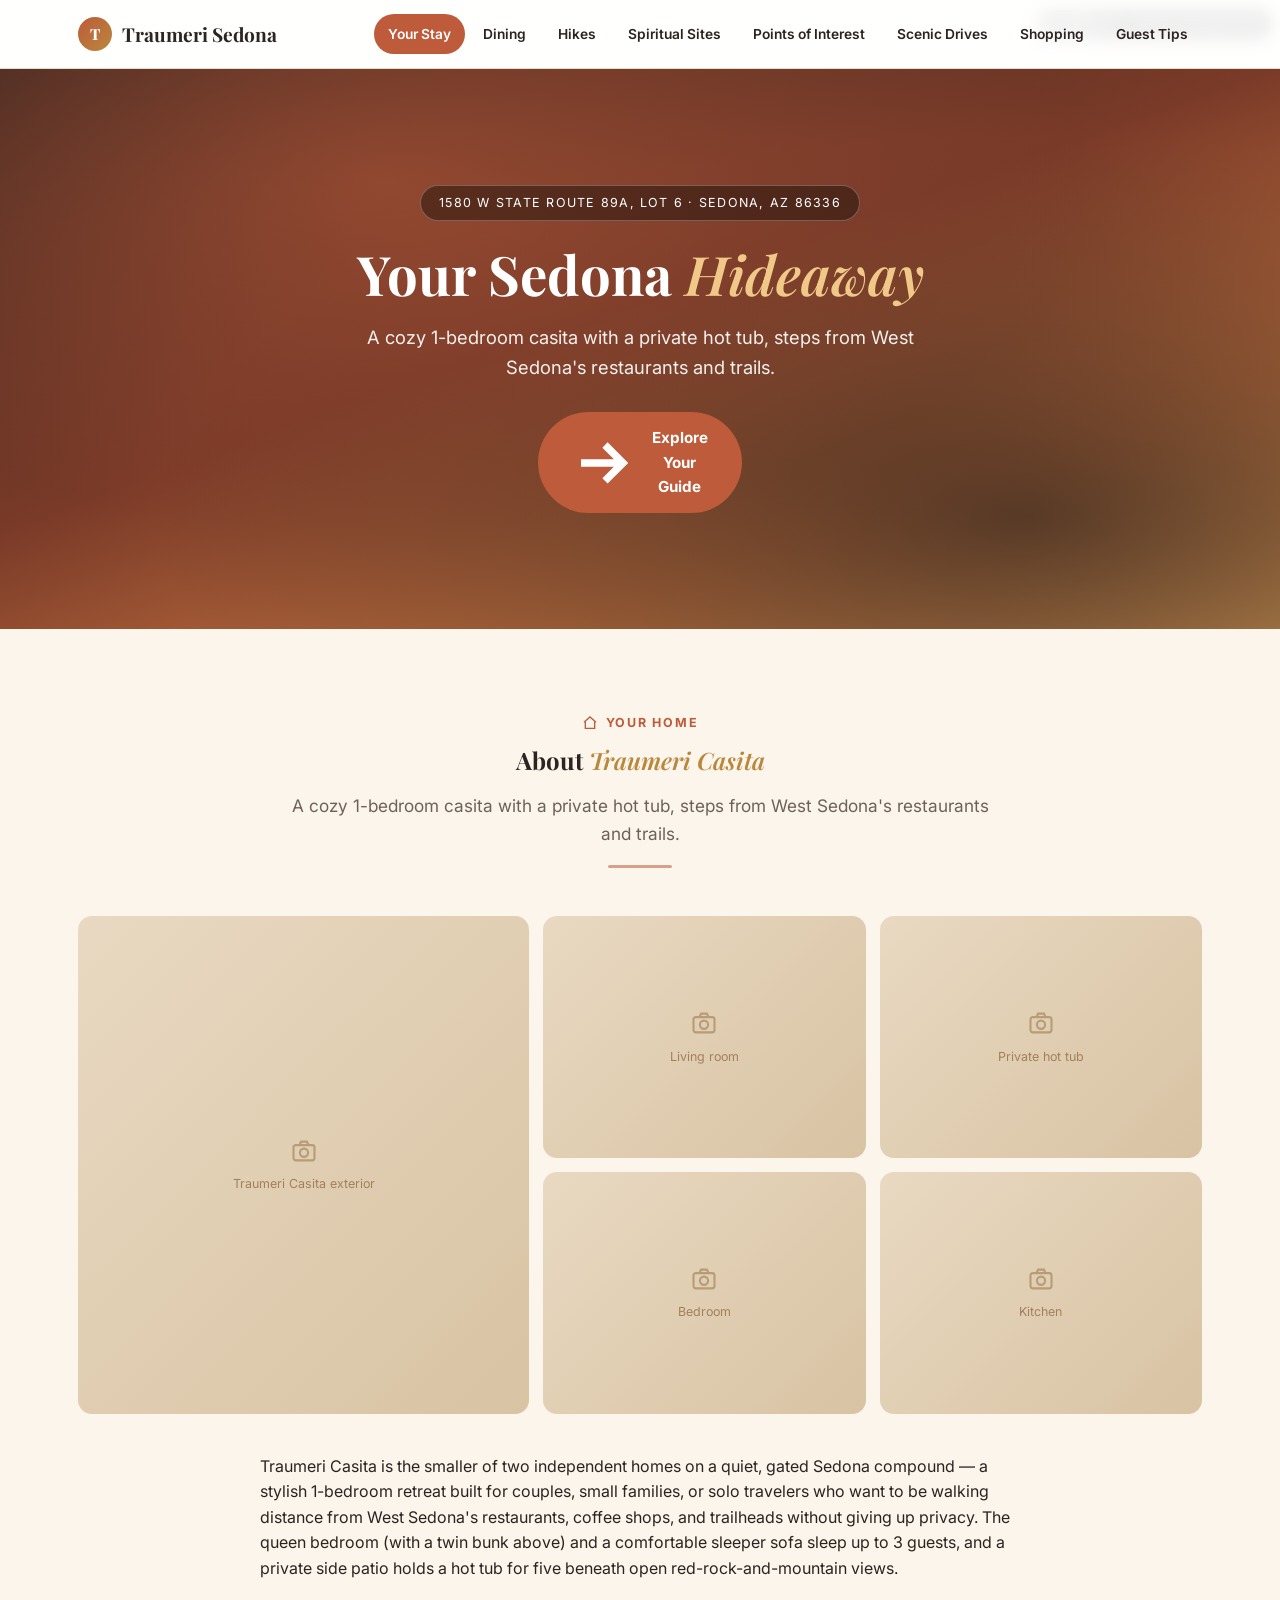
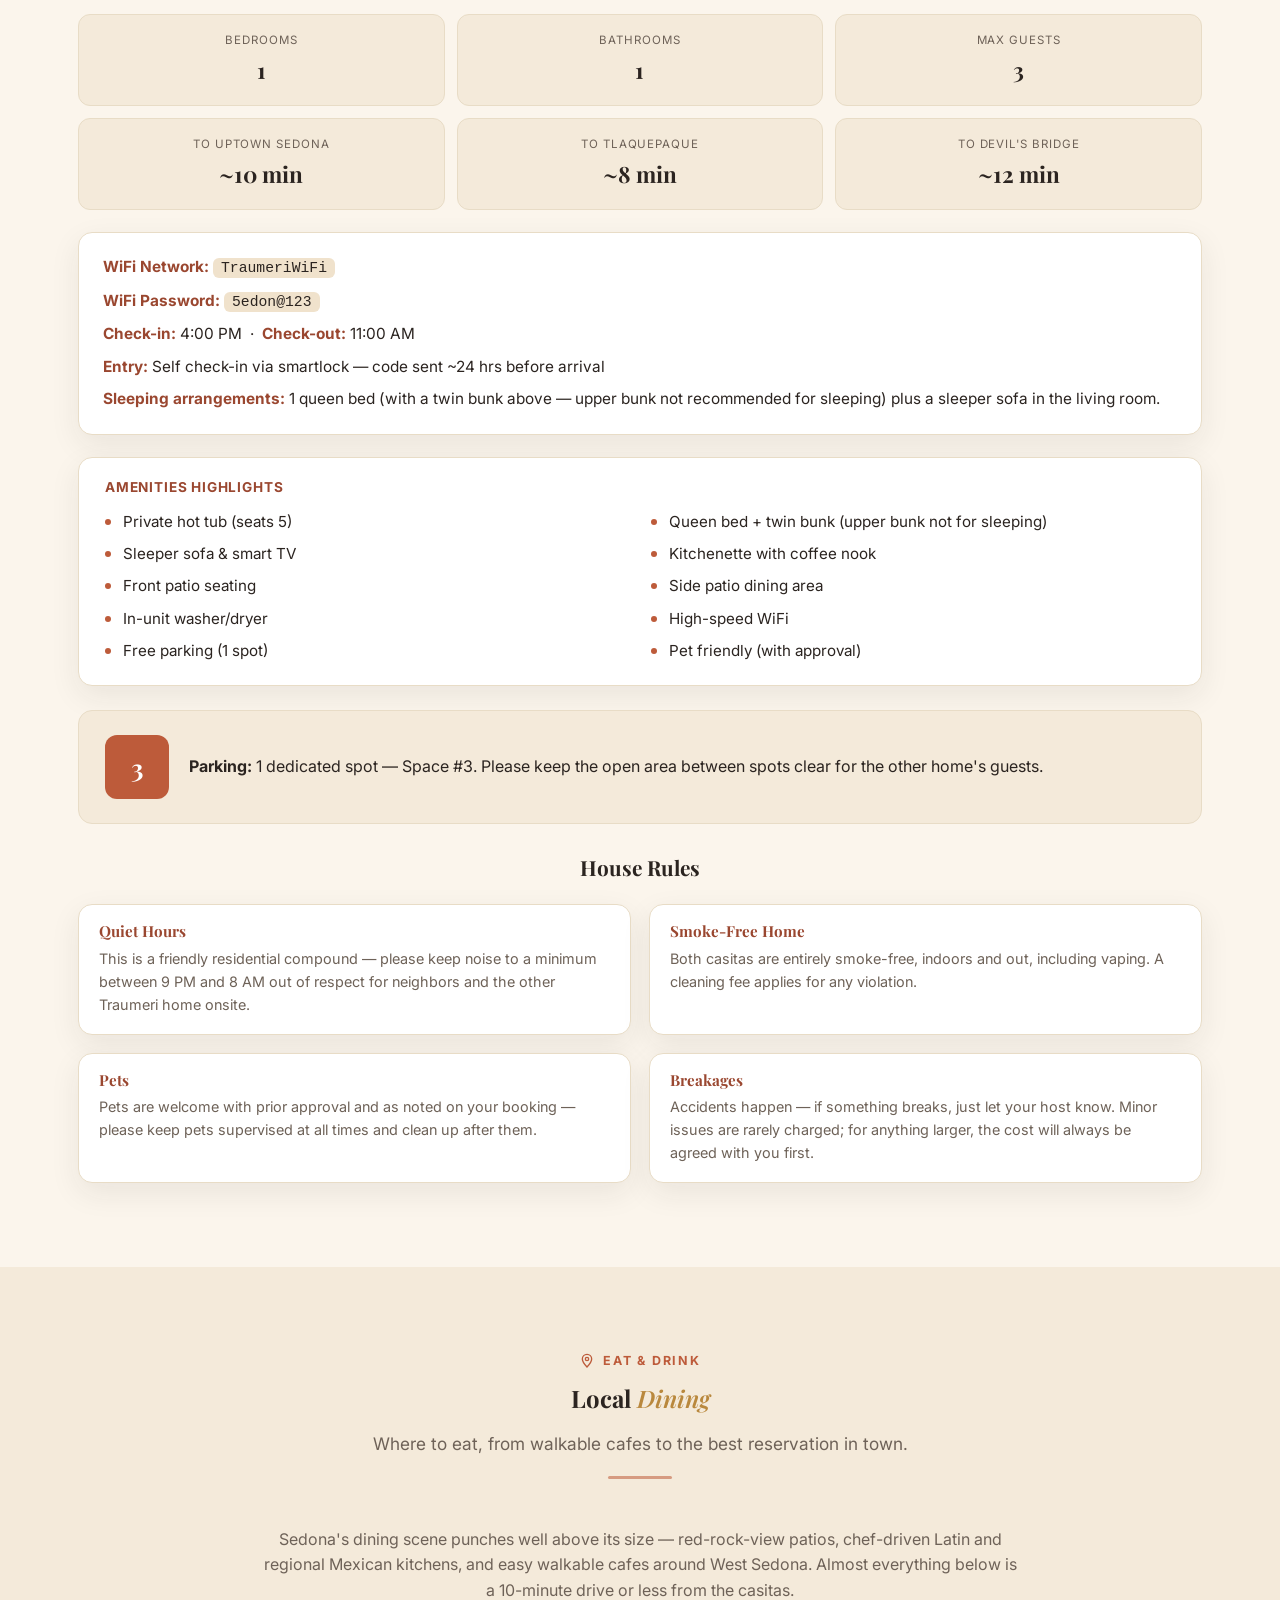
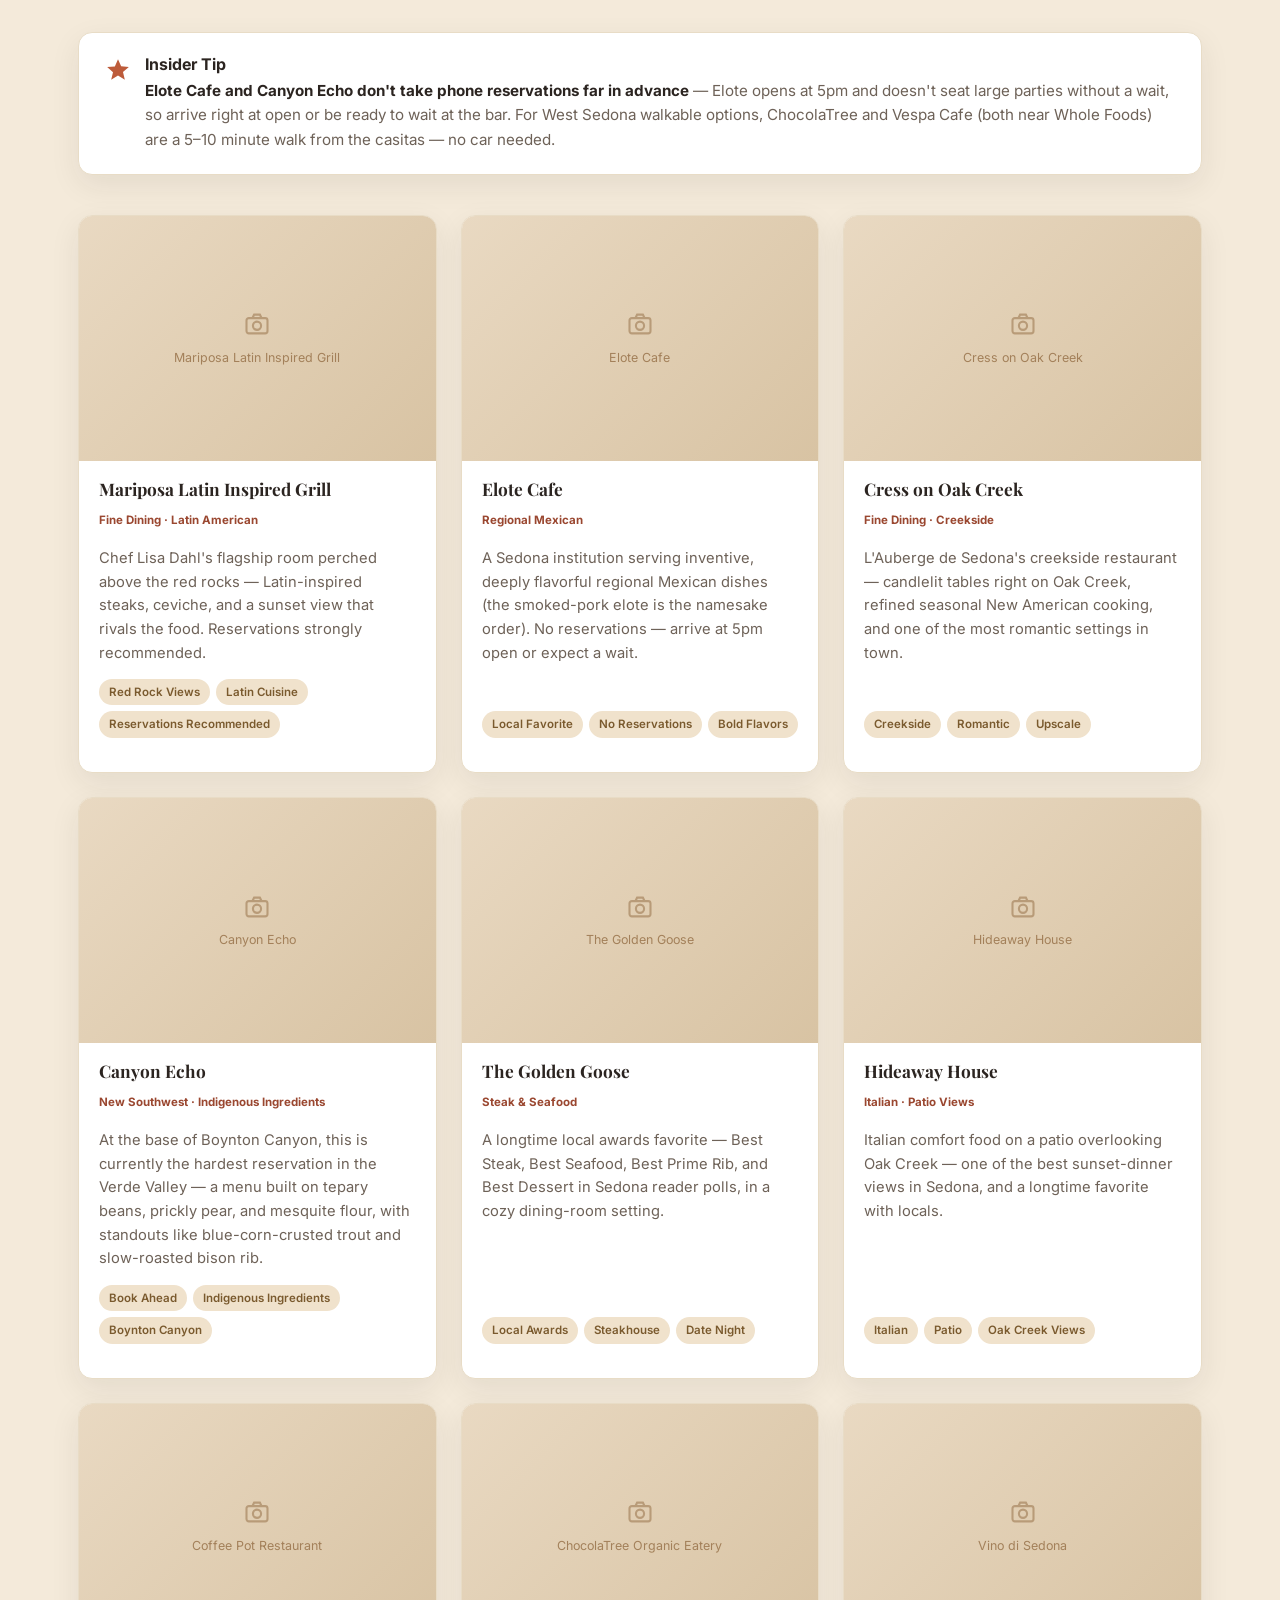
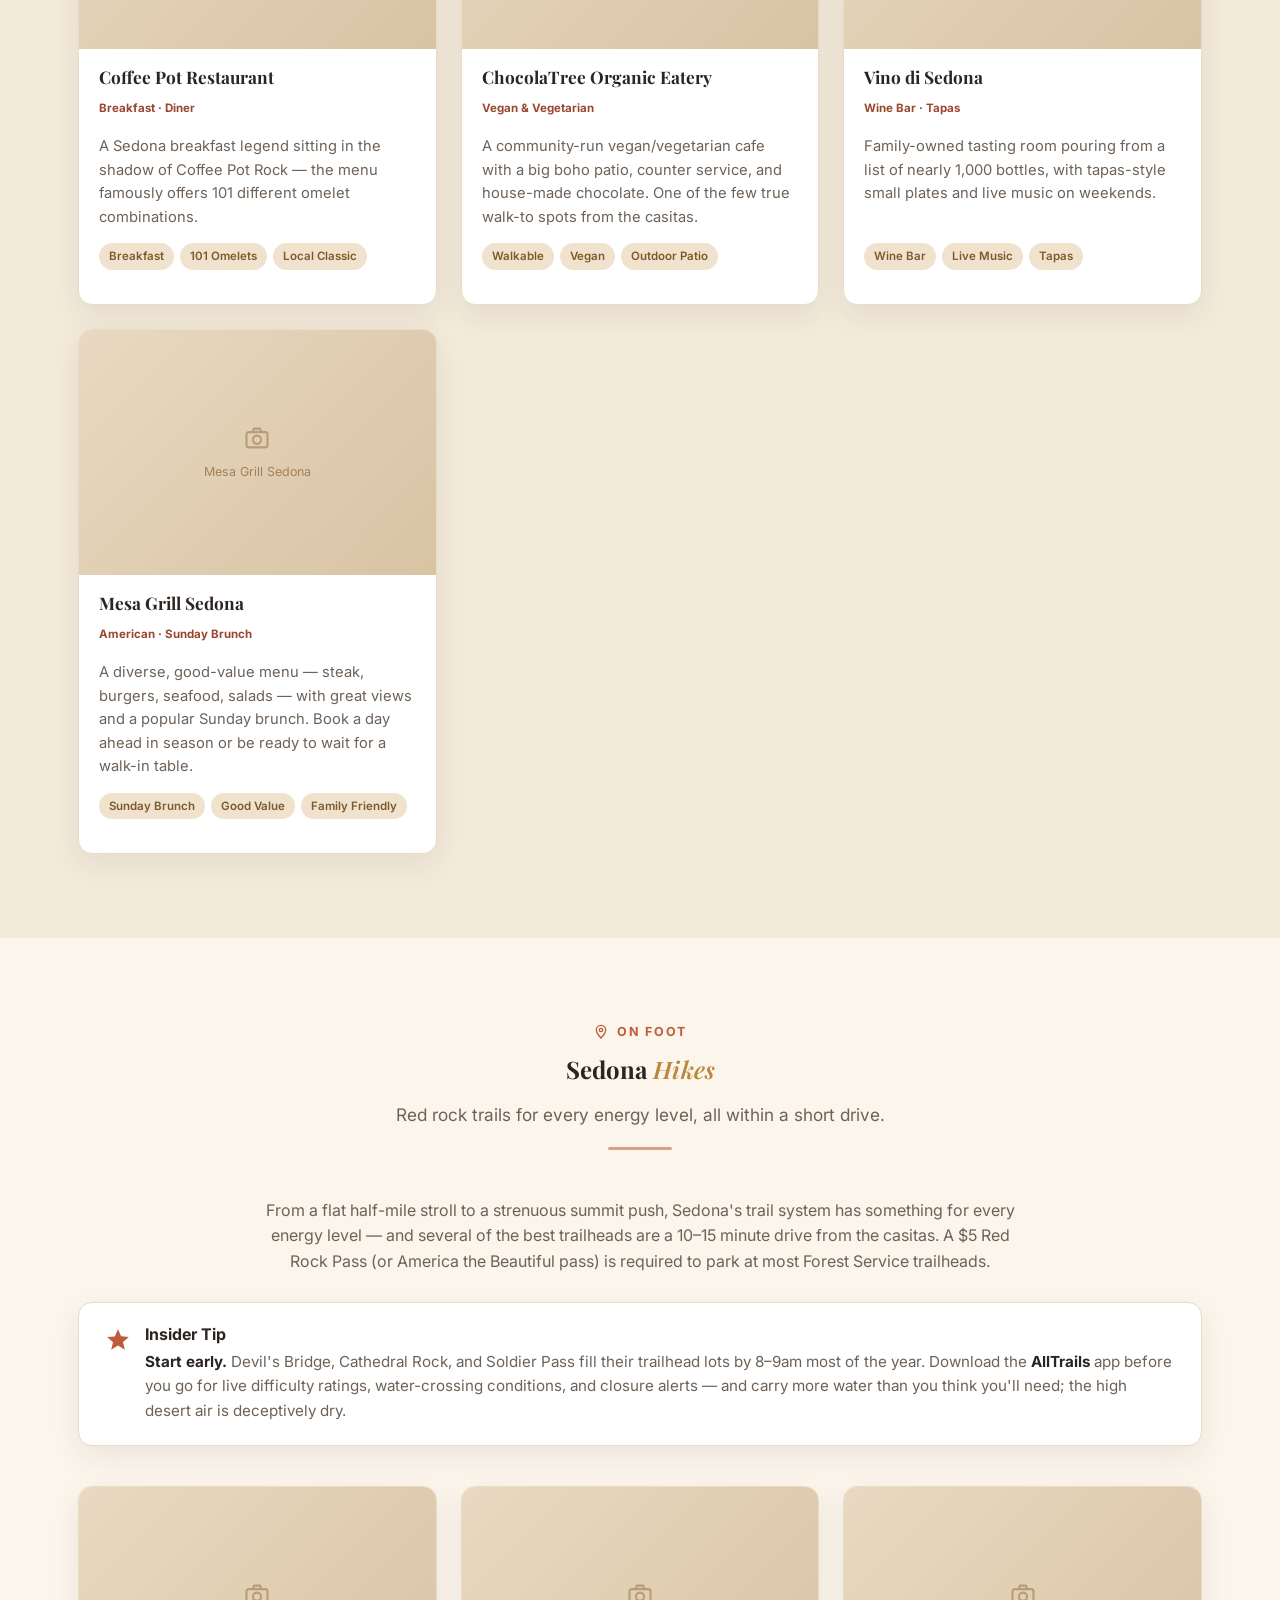
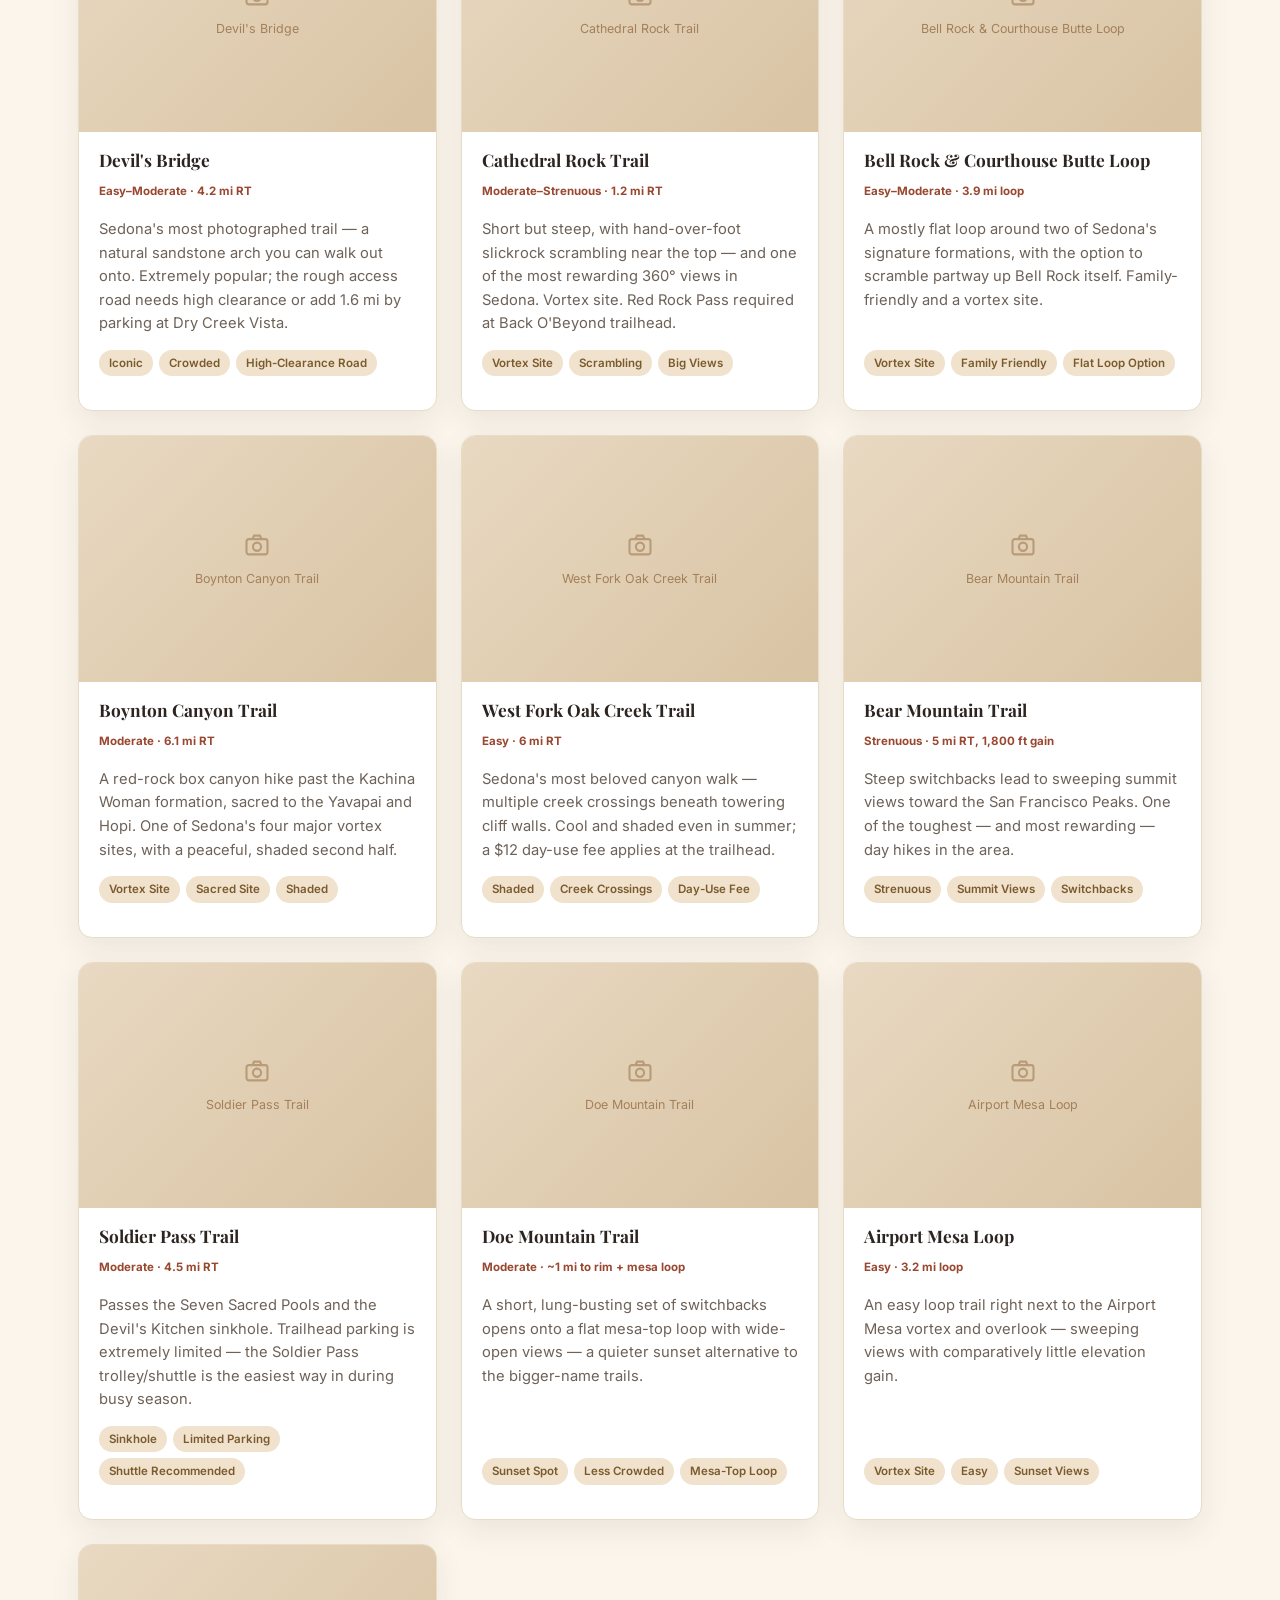
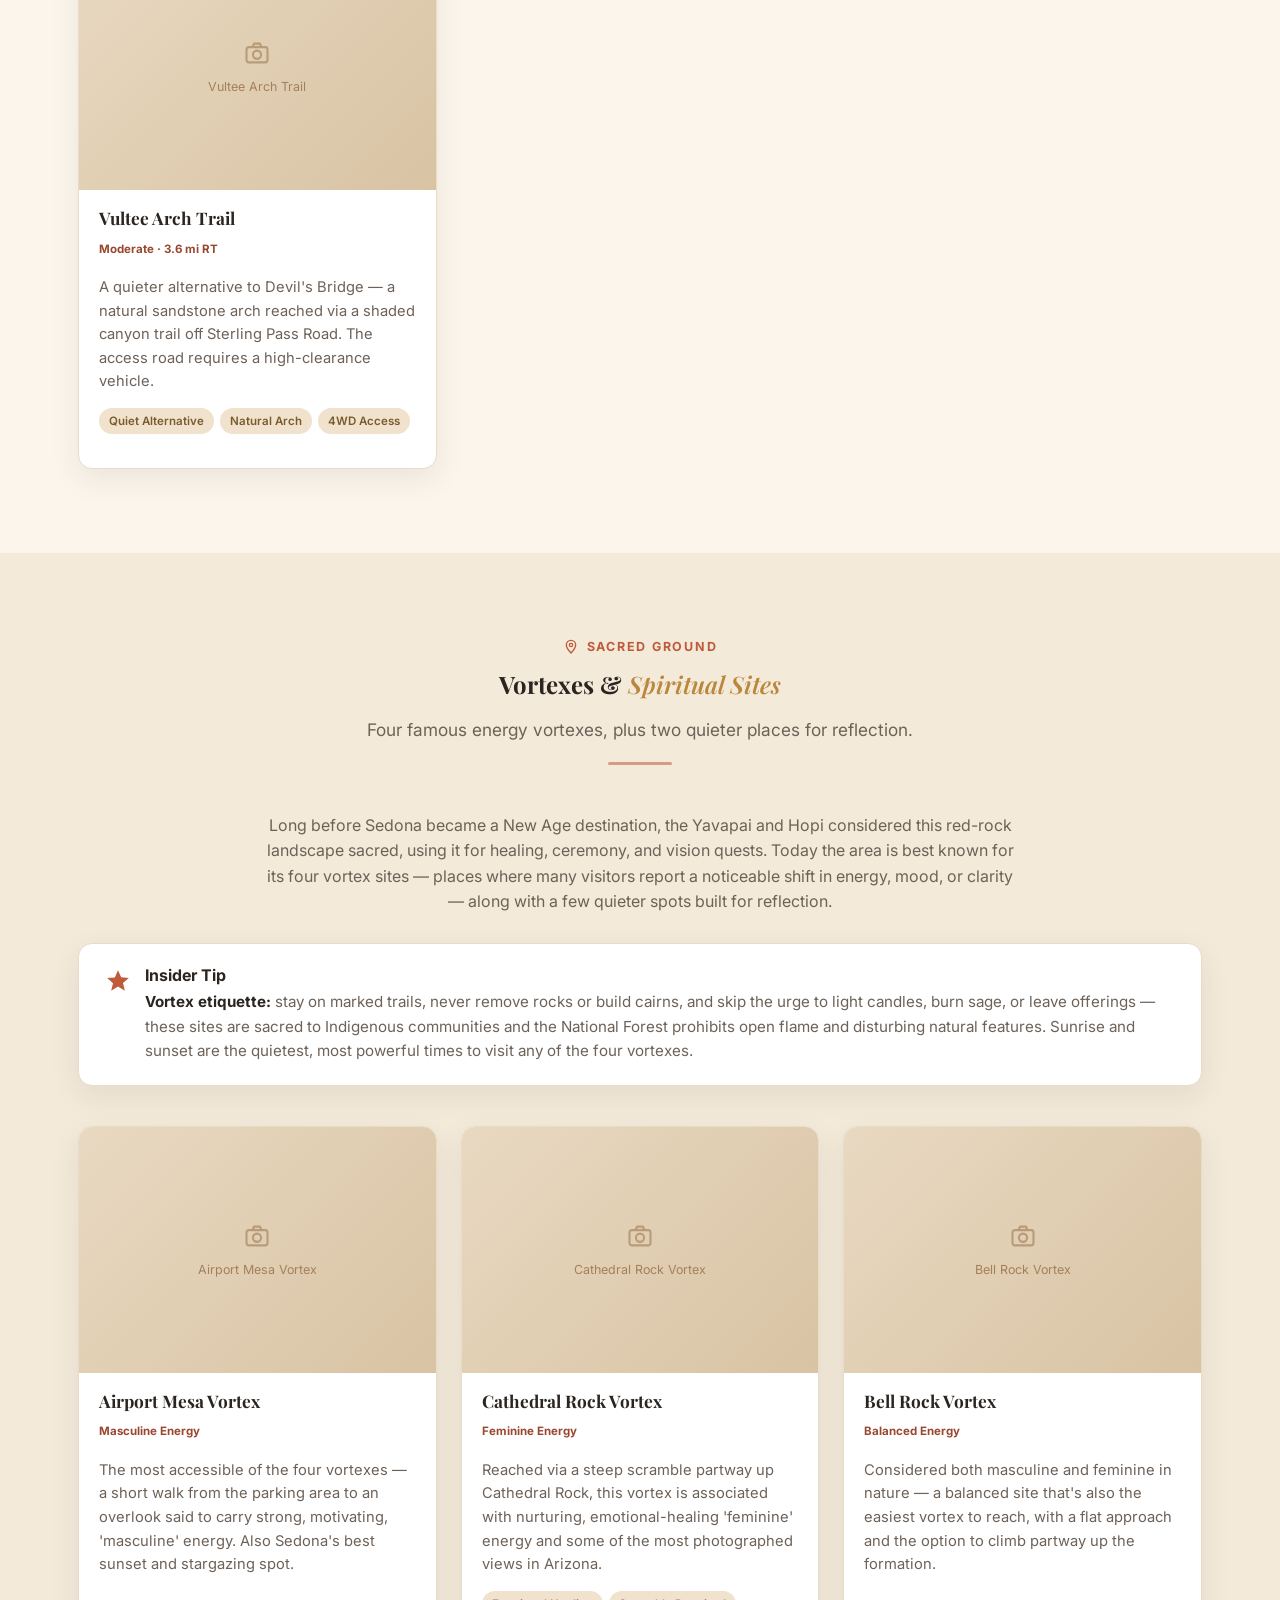
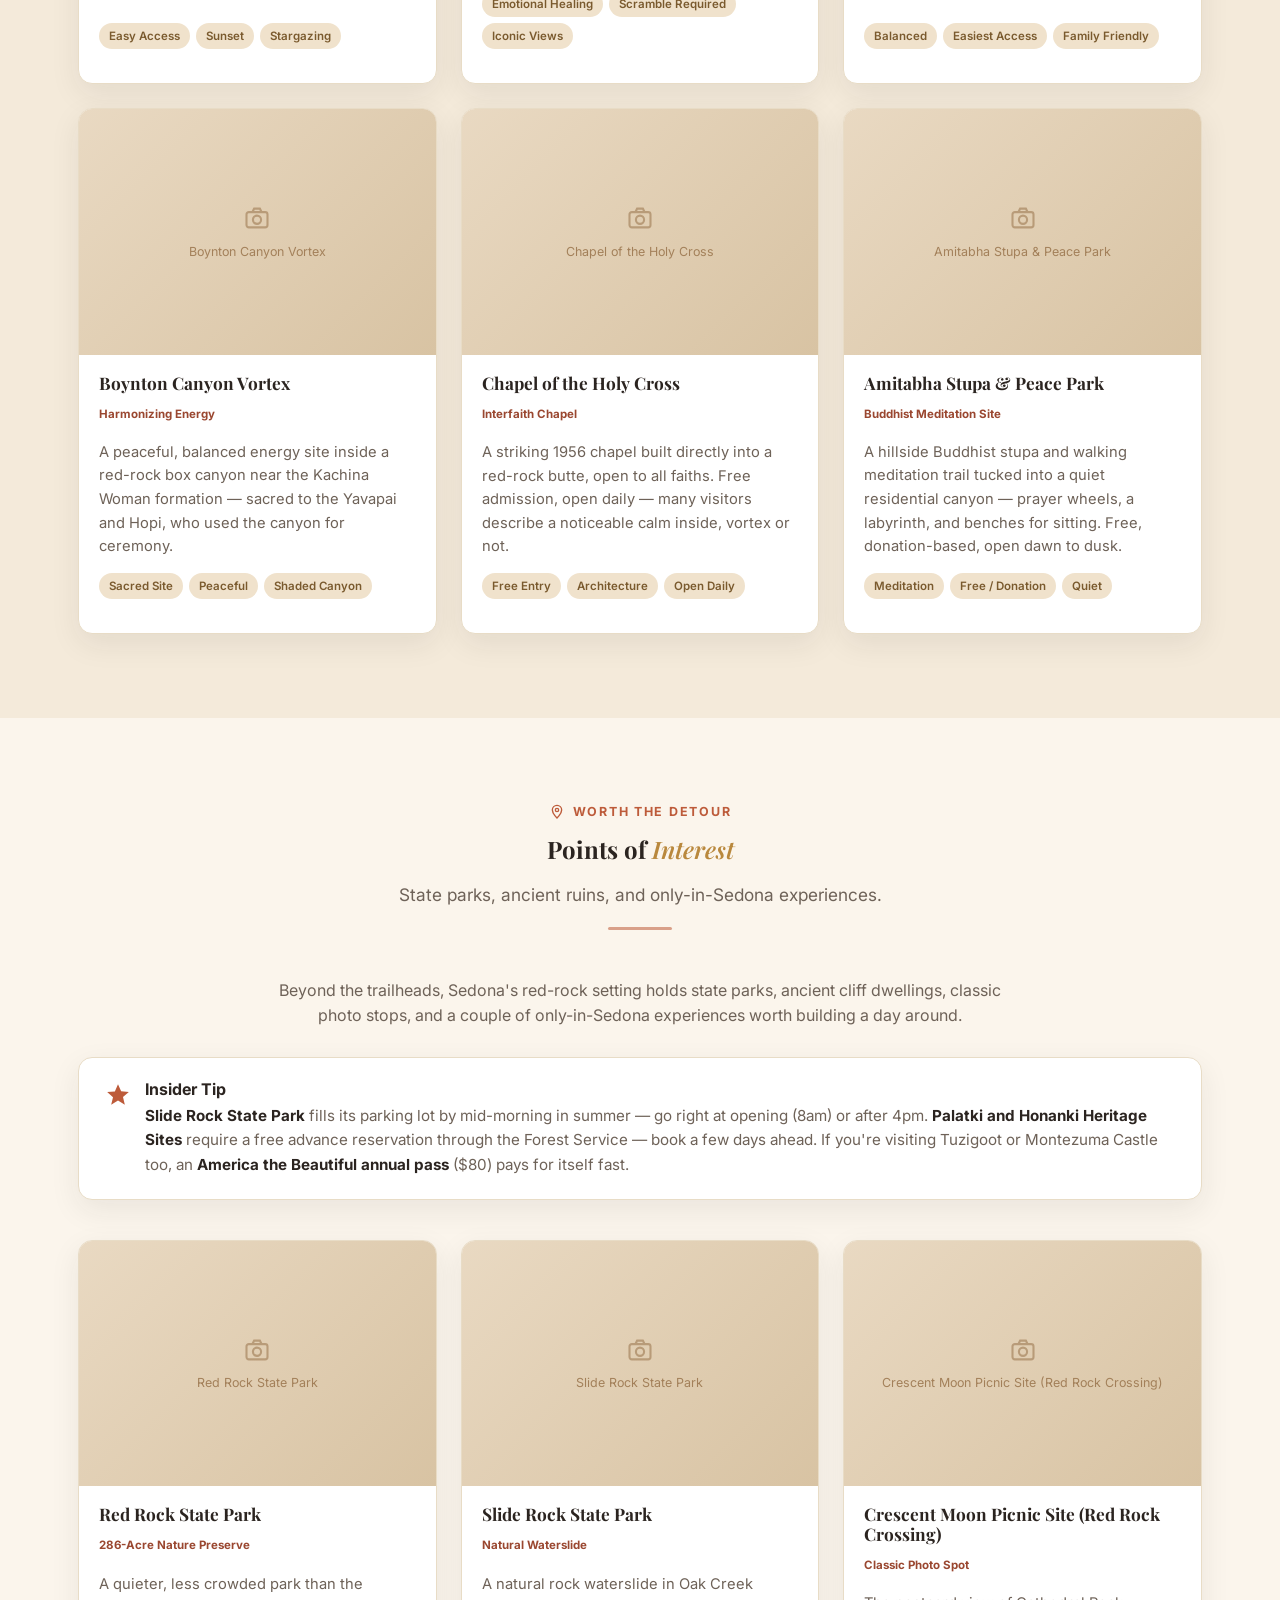
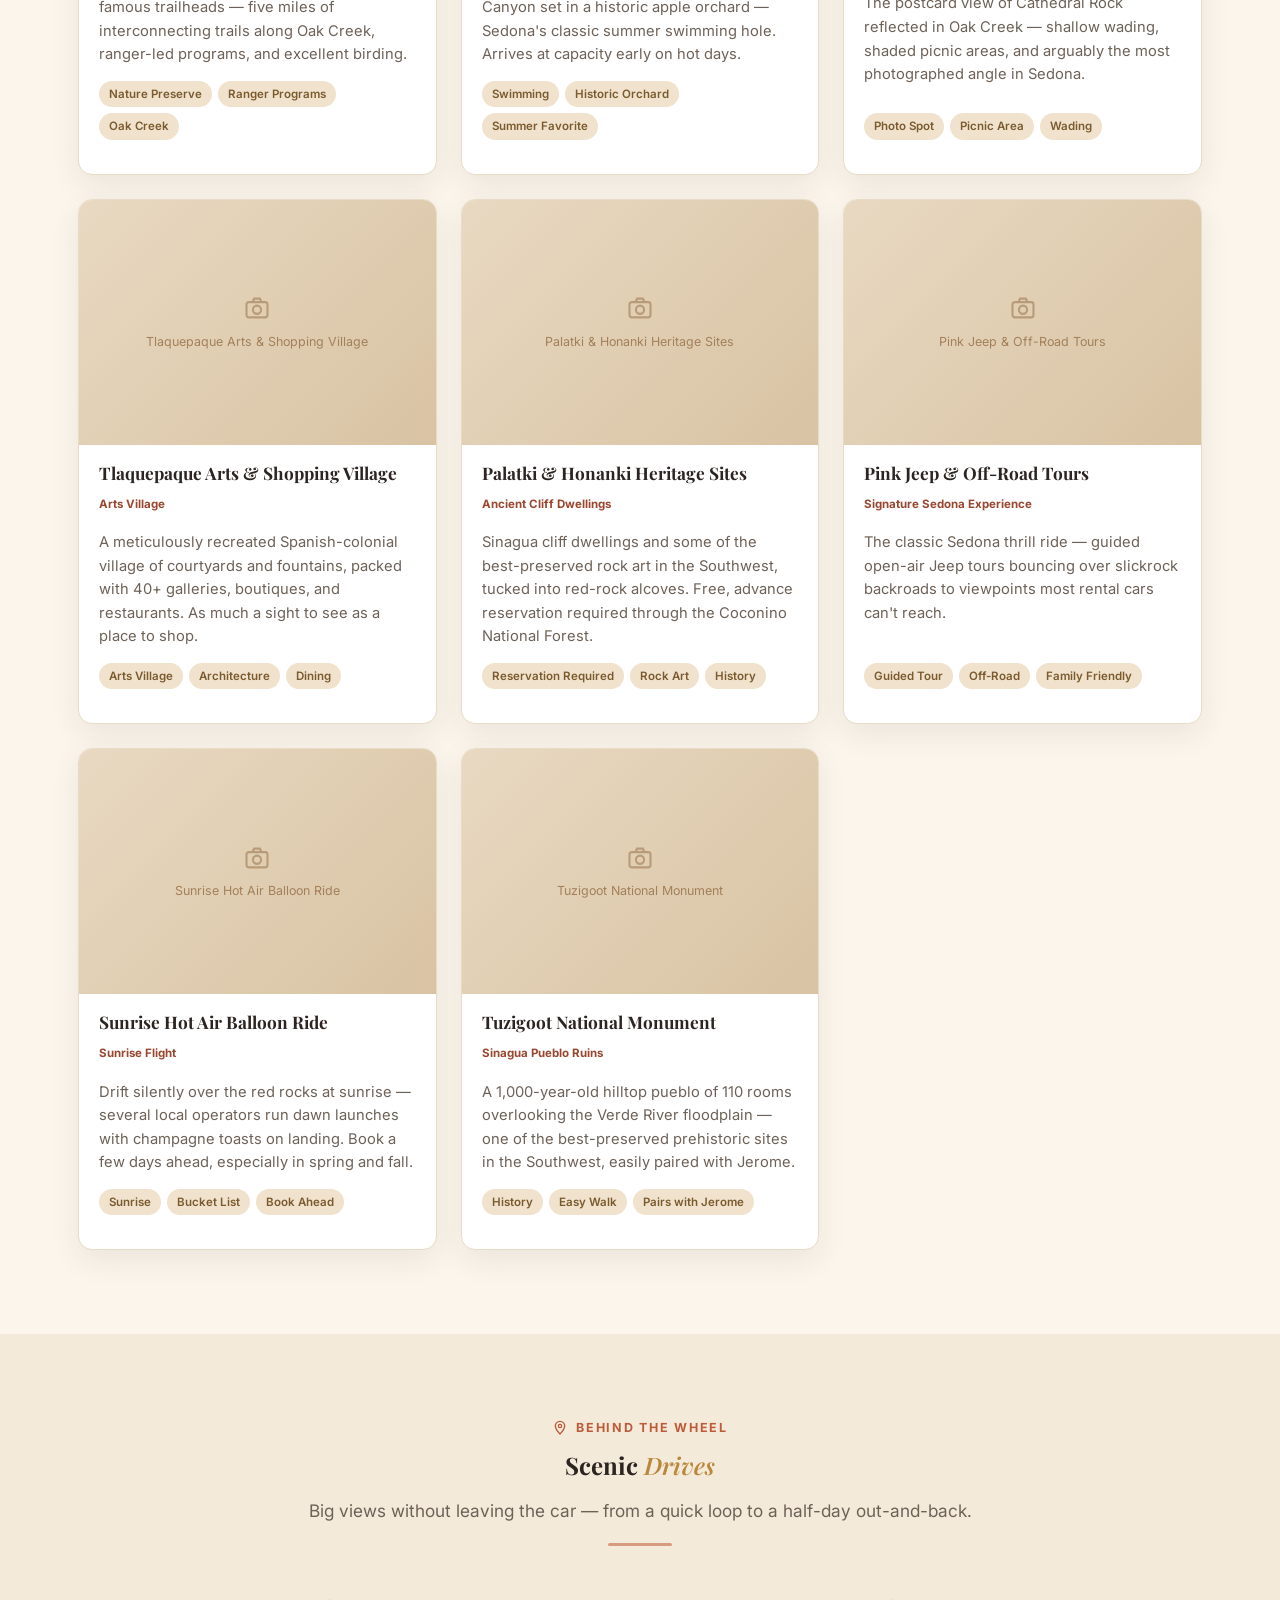
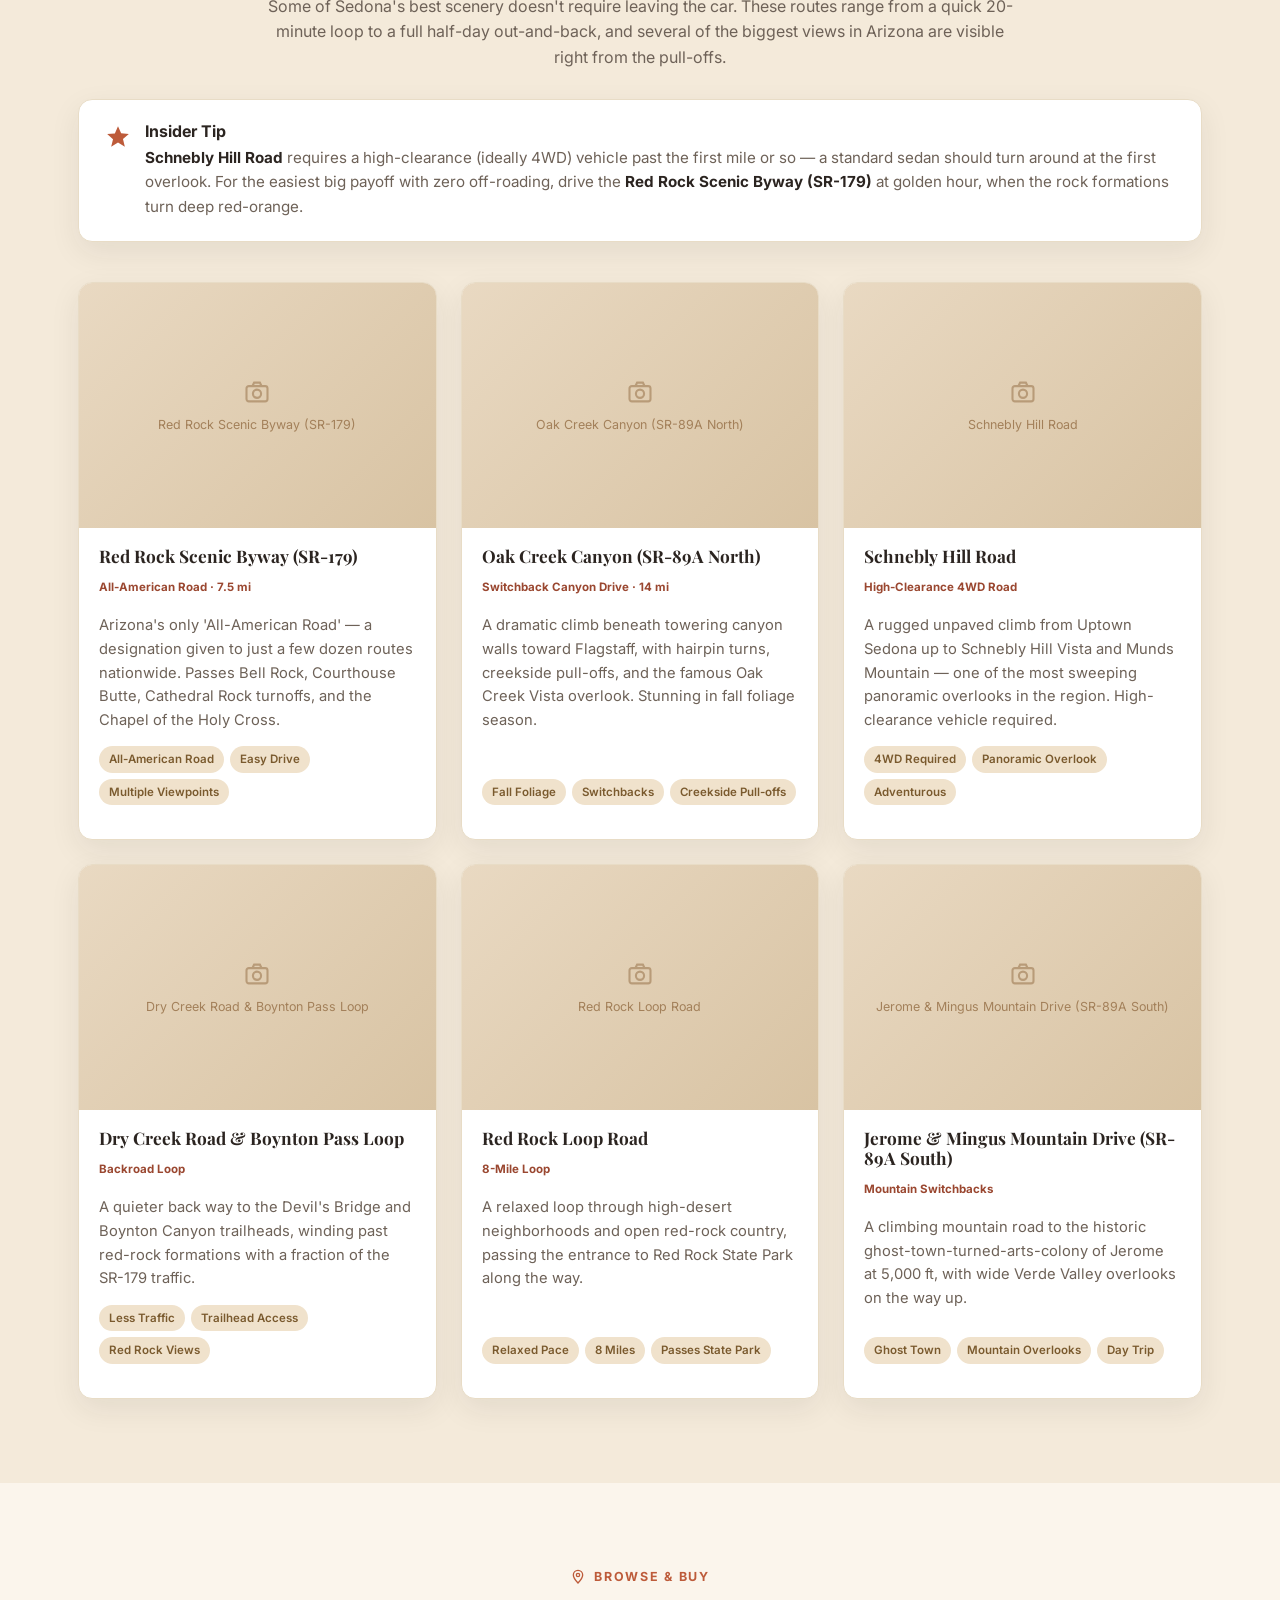
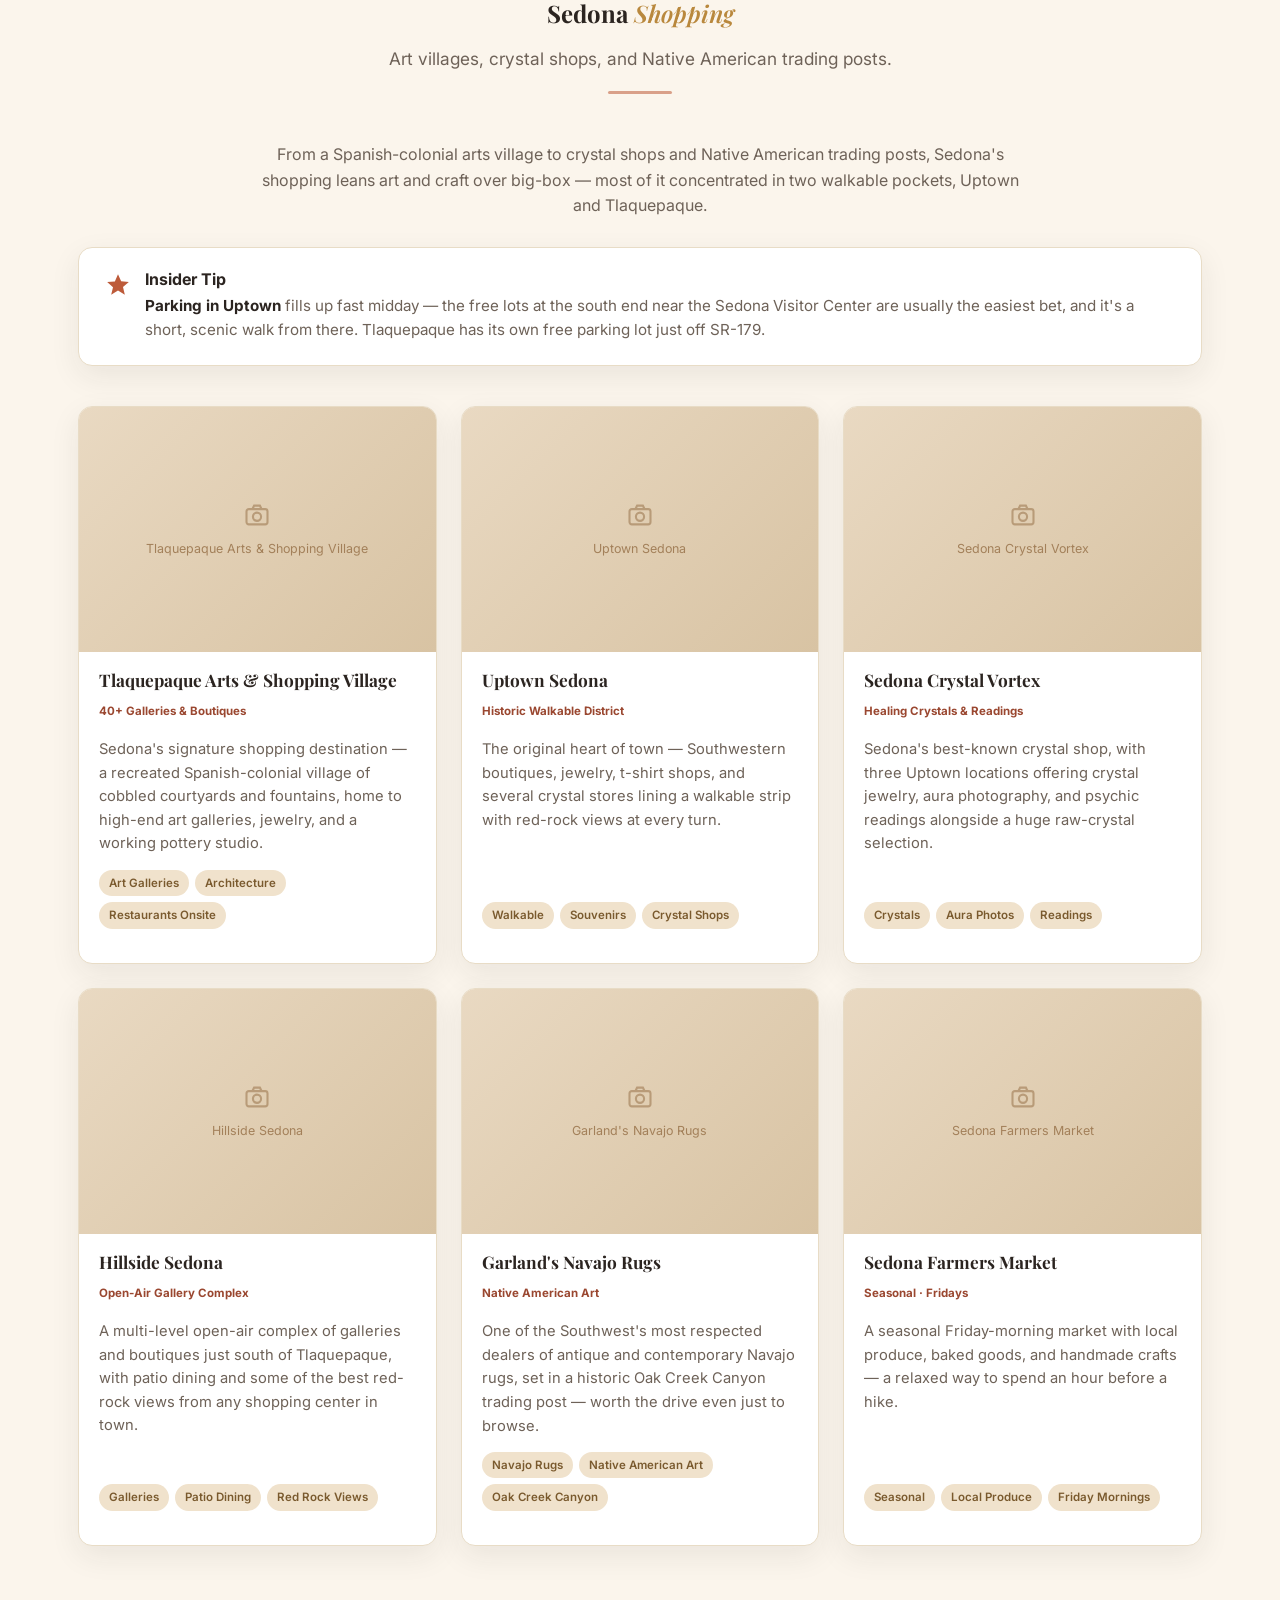
==== commit c7ae7275: "Add files via upload" ====
--- a/casita/index.html
+++ b/casita/index.html
@@ -36,20 +36,20 @@
         <div class="divider"></div>
       </div>
       <div class="photo-grid"><div class="ph">
-      <div class="ph-fallback"><svg viewBox="0 0 24 24" fill="none" stroke="currentColor" stroke-width="1.8"><rect x="3" y="7" width="18" height="13" rx="2"/><path d="M8 7l1.5-3h5L16 7"/><circle cx="12" cy="13.5" r="3.5"/></svg><div>Add exterior.jpg</div></div>
-      <img src="../assets/img/casita/exterior.jpg" alt="Traumeri Casita exterior" loading="lazy">
+      <div class="ph-fallback"><svg viewBox="0 0 24 24" fill="none" stroke="currentColor" stroke-width="1.8"><rect x="3" y="7" width="18" height="13" rx="2"/><path d="M8 7l1.5-3h5L16 7"/><circle cx="12" cy="13.5" r="3.5"/></svg><div>Traumeri Casita exterior</div></div>
+      <img src="https://a0.muscache.com/im/pictures/hosting/Hosting-U3RheVN1cHBseUxpc3Rpbmc6MTQ4MjA1MjUzMjkyOTA4MjM1NA==/original/322dcd9c-a460-4a1b-92de-258159199cc4.jpeg?im_w=1440" alt="Traumeri Casita exterior" loading="lazy">
     </div><div class="ph">
-      <div class="ph-fallback"><svg viewBox="0 0 24 24" fill="none" stroke="currentColor" stroke-width="1.8"><rect x="3" y="7" width="18" height="13" rx="2"/><path d="M8 7l1.5-3h5L16 7"/><circle cx="12" cy="13.5" r="3.5"/></svg><div>Add living-room.jpg</div></div>
-      <img src="../assets/img/casita/living-room.jpg" alt="Traumeri Casita living room" loading="lazy">
+      <div class="ph-fallback"><svg viewBox="0 0 24 24" fill="none" stroke="currentColor" stroke-width="1.8"><rect x="3" y="7" width="18" height="13" rx="2"/><path d="M8 7l1.5-3h5L16 7"/><circle cx="12" cy="13.5" r="3.5"/></svg><div>Living room</div></div>
+      <img src="https://a0.muscache.com/im/pictures/hosting/Hosting-U3RheVN1cHBseUxpc3Rpbmc6MTQ4MjA1MjUzMjkyOTA4MjM1NA==/original/d818c5af-fb22-44e9-b802-e8aae62e1bfb.jpeg?im_w=1440" alt="Living room" loading="lazy">
     </div><div class="ph">
-      <div class="ph-fallback"><svg viewBox="0 0 24 24" fill="none" stroke="currentColor" stroke-width="1.8"><rect x="3" y="7" width="18" height="13" rx="2"/><path d="M8 7l1.5-3h5L16 7"/><circle cx="12" cy="13.5" r="3.5"/></svg><div>Add hot-tub.jpg</div></div>
-      <img src="../assets/img/casita/hot-tub.jpg" alt="Traumeri Casita hot tub" loading="lazy">
+      <div class="ph-fallback"><svg viewBox="0 0 24 24" fill="none" stroke="currentColor" stroke-width="1.8"><rect x="3" y="7" width="18" height="13" rx="2"/><path d="M8 7l1.5-3h5L16 7"/><circle cx="12" cy="13.5" r="3.5"/></svg><div>Private hot tub</div></div>
+      <img src="https://a0.muscache.com/im/pictures/hosting/Hosting-U3RheVN1cHBseUxpc3Rpbmc6MTQ4MjA1MjUzMjkyOTA4MjM1NA==/original/a71d581c-ee22-4e17-ad41-51e6e0d5d69f.jpeg?im_w=1440" alt="Private hot tub" loading="lazy">
     </div><div class="ph">
-      <div class="ph-fallback"><svg viewBox="0 0 24 24" fill="none" stroke="currentColor" stroke-width="1.8"><rect x="3" y="7" width="18" height="13" rx="2"/><path d="M8 7l1.5-3h5L16 7"/><circle cx="12" cy="13.5" r="3.5"/></svg><div>Add bedroom.jpg</div></div>
-      <img src="../assets/img/casita/bedroom.jpg" alt="Traumeri Casita bedroom" loading="lazy">
+      <div class="ph-fallback"><svg viewBox="0 0 24 24" fill="none" stroke="currentColor" stroke-width="1.8"><rect x="3" y="7" width="18" height="13" rx="2"/><path d="M8 7l1.5-3h5L16 7"/><circle cx="12" cy="13.5" r="3.5"/></svg><div>Bedroom</div></div>
+      <img src="https://a0.muscache.com/im/pictures/hosting/Hosting-U3RheVN1cHBseUxpc3Rpbmc6MTQ4MjA1MjUzMjkyOTA4MjM1NA==/original/9addbf9e-3ebc-42ab-9ee9-43671a1622b1.jpeg?im_w=1440" alt="Bedroom" loading="lazy">
     </div><div class="ph">
-      <div class="ph-fallback"><svg viewBox="0 0 24 24" fill="none" stroke="currentColor" stroke-width="1.8"><rect x="3" y="7" width="18" height="13" rx="2"/><path d="M8 7l1.5-3h5L16 7"/><circle cx="12" cy="13.5" r="3.5"/></svg><div>Add kitchen.jpg</div></div>
-      <img src="../assets/img/casita/kitchen.jpg" alt="Traumeri Casita kitchen" loading="lazy">
+      <div class="ph-fallback"><svg viewBox="0 0 24 24" fill="none" stroke="currentColor" stroke-width="1.8"><rect x="3" y="7" width="18" height="13" rx="2"/><path d="M8 7l1.5-3h5L16 7"/><circle cx="12" cy="13.5" r="3.5"/></svg><div>Kitchen</div></div>
+      <img src="https://a0.muscache.com/im/pictures/hosting/Hosting-U3RheVN1cHBseUxpc3Rpbmc6MTQ4MjA1MjUzMjkyOTA4MjM1NA==/original/f66d6687-8f8e-4cf8-9d88-aa1db793d1a6.jpeg?im_w=1440" alt="Kitchen" loading="lazy">
     </div></div>
       <p style="max-width:760px;margin:0 auto 32px;color:var(--ink);">Traumeri Casita is the smaller of two independent homes on a quiet, gated Sedona compound — a stylish 1-bedroom retreat built for couples, small families, or solo travelers who want to be walking distance from West Sedona's restaurants, coffee shops, and trailheads without giving up privacy. The queen bedroom (with a twin bunk above) and a comfortable sleeper sofa sleep up to 3 guests, and a private side patio holds a hot tub for five beneath open red-rock-and-mountain views.</p>
       <div class="stat-grid"><div class="stat-box"><div class="label">Bedrooms</div><div class="value">1</div></div><div class="stat-box"><div class="label">Bathrooms</div><div class="value">1</div></div><div class="stat-box"><div class="label">Max Guests</div><div class="value">3</div></div><div class="stat-box"><div class="label">To Uptown Sedona</div><div class="value">~10 min</div></div><div class="stat-box"><div class="label">To Tlaquepaque</div><div class="value">~8 min</div></div><div class="stat-box"><div class="label">To Devil's Bridge</div><div class="value">~12 min</div></div></div>
@@ -90,7 +90,7 @@
       <div class="card-grid"><div class="card">
         <div class="ph" style="border-radius:0;aspect-ratio:16/11;">
           <div class="ph-fallback"><svg viewBox="0 0 24 24" fill="none" stroke="currentColor" stroke-width="1.8"><rect x="3" y="7" width="18" height="13" rx="2"/><path d="M8 7l1.5-3h5L16 7"/><circle cx="12" cy="13.5" r="3.5"/></svg><div>Mariposa Latin Inspired Grill</div></div>
-          <img src="../assets/img/sedona/dining/mariposa-latin-inspired-grill.jpg" alt="Mariposa Latin Inspired Grill" loading="lazy">
+          <img src="https://upload.wikimedia.org/wikipedia/commons/f/fc/Ceviche_del_Per%C3%BA.jpg" alt="Mariposa Latin Inspired Grill" loading="lazy">
         </div>
         <div class="badge"><svg viewBox="0 0 24 24" fill="none" stroke="currentColor" stroke-width="2"><path d="M12 21s-7-7.2-7-12a7 7 0 1 1 14 0c0 4.8-7 12-7 12z"/><circle cx="12" cy="9" r="2.5"/></svg><span>~5 min drive</span></div>
         <div class="card-body">
@@ -102,7 +102,7 @@
       </div><div class="card">
         <div class="ph" style="border-radius:0;aspect-ratio:16/11;">
           <div class="ph-fallback"><svg viewBox="0 0 24 24" fill="none" stroke="currentColor" stroke-width="1.8"><rect x="3" y="7" width="18" height="13" rx="2"/><path d="M8 7l1.5-3h5L16 7"/><circle cx="12" cy="13.5" r="3.5"/></svg><div>Elote Cafe</div></div>
-          <img src="../assets/img/sedona/dining/elote-cafe.jpg" alt="Elote Cafe" loading="lazy">
+          <img src="https://upload.wikimedia.org/wikipedia/commons/c/cb/Elote_as%C3%A1ndose.jpg" alt="Elote Cafe" loading="lazy">
         </div>
         <div class="badge"><svg viewBox="0 0 24 24" fill="none" stroke="currentColor" stroke-width="2"><path d="M12 21s-7-7.2-7-12a7 7 0 1 1 14 0c0 4.8-7 12-7 12z"/><circle cx="12" cy="9" r="2.5"/></svg><span>~5 min drive</span></div>
         <div class="card-body">
@@ -114,7 +114,7 @@
       </div><div class="card">
         <div class="ph" style="border-radius:0;aspect-ratio:16/11;">
           <div class="ph-fallback"><svg viewBox="0 0 24 24" fill="none" stroke="currentColor" stroke-width="1.8"><rect x="3" y="7" width="18" height="13" rx="2"/><path d="M8 7l1.5-3h5L16 7"/><circle cx="12" cy="13.5" r="3.5"/></svg><div>Cress on Oak Creek</div></div>
-          <img src="../assets/img/sedona/dining/cress-on-oak-creek.jpg" alt="Cress on Oak Creek" loading="lazy">
+          <img src="https://upload.wikimedia.org/wikipedia/commons/f/fb/DZ6_2628_Cozy_candlelit_dinner_for_two_elegant_Thai_restaurant_setting_with_twinkling_lights_and_a_delicate_orchid_centerpiece.jpg" alt="Cress on Oak Creek" loading="lazy">
         </div>
         <div class="badge"><svg viewBox="0 0 24 24" fill="none" stroke="currentColor" stroke-width="2"><path d="M12 21s-7-7.2-7-12a7 7 0 1 1 14 0c0 4.8-7 12-7 12z"/><circle cx="12" cy="9" r="2.5"/></svg><span>~10 min drive</span></div>
         <div class="card-body">
@@ -126,7 +126,7 @@
       </div><div class="card">
         <div class="ph" style="border-radius:0;aspect-ratio:16/11;">
           <div class="ph-fallback"><svg viewBox="0 0 24 24" fill="none" stroke="currentColor" stroke-width="1.8"><rect x="3" y="7" width="18" height="13" rx="2"/><path d="M8 7l1.5-3h5L16 7"/><circle cx="12" cy="13.5" r="3.5"/></svg><div>Canyon Echo</div></div>
-          <img src="../assets/img/sedona/dining/canyon-echo.jpg" alt="Canyon Echo" loading="lazy">
+          <img src="https://upload.wikimedia.org/wikipedia/commons/6/6a/Fall_colors_in_Boynton_Canyon.jpg" alt="Canyon Echo" loading="lazy">
         </div>
         <div class="badge"><svg viewBox="0 0 24 24" fill="none" stroke="currentColor" stroke-width="2"><path d="M12 21s-7-7.2-7-12a7 7 0 1 1 14 0c0 4.8-7 12-7 12z"/><circle cx="12" cy="9" r="2.5"/></svg><span>~12 min drive</span></div>
         <div class="card-body">
@@ -138,7 +138,7 @@
       </div><div class="card">
         <div class="ph" style="border-radius:0;aspect-ratio:16/11;">
           <div class="ph-fallback"><svg viewBox="0 0 24 24" fill="none" stroke="currentColor" stroke-width="1.8"><rect x="3" y="7" width="18" height="13" rx="2"/><path d="M8 7l1.5-3h5L16 7"/><circle cx="12" cy="13.5" r="3.5"/></svg><div>The Golden Goose</div></div>
-          <img src="../assets/img/sedona/dining/the-golden-goose.jpg" alt="The Golden Goose" loading="lazy">
+          <img src="https://upload.wikimedia.org/wikipedia/commons/0/04/Steak_at_restaurant_Vltava.jpg" alt="The Golden Goose" loading="lazy">
         </div>
         <div class="badge"><svg viewBox="0 0 24 24" fill="none" stroke="currentColor" stroke-width="2"><path d="M12 21s-7-7.2-7-12a7 7 0 1 1 14 0c0 4.8-7 12-7 12z"/><circle cx="12" cy="9" r="2.5"/></svg><span>~8 min drive</span></div>
         <div class="card-body">
@@ -150,7 +150,7 @@
       </div><div class="card">
         <div class="ph" style="border-radius:0;aspect-ratio:16/11;">
           <div class="ph-fallback"><svg viewBox="0 0 24 24" fill="none" stroke="currentColor" stroke-width="1.8"><rect x="3" y="7" width="18" height="13" rx="2"/><path d="M8 7l1.5-3h5L16 7"/><circle cx="12" cy="13.5" r="3.5"/></svg><div>Hideaway House</div></div>
-          <img src="../assets/img/sedona/dining/hideaway-house.jpg" alt="Hideaway House" loading="lazy">
+          <img src="https://upload.wikimedia.org/wikipedia/commons/6/65/Pork_tagliatelle_pasta_dish_at_restaurant_in_Rome%2C_Italy.jpg" alt="Hideaway House" loading="lazy">
         </div>
         <div class="badge"><svg viewBox="0 0 24 24" fill="none" stroke="currentColor" stroke-width="2"><path d="M12 21s-7-7.2-7-12a7 7 0 1 1 14 0c0 4.8-7 12-7 12z"/><circle cx="12" cy="9" r="2.5"/></svg><span>~9 min drive</span></div>
         <div class="card-body">
@@ -162,7 +162,7 @@
       </div><div class="card">
         <div class="ph" style="border-radius:0;aspect-ratio:16/11;">
           <div class="ph-fallback"><svg viewBox="0 0 24 24" fill="none" stroke="currentColor" stroke-width="1.8"><rect x="3" y="7" width="18" height="13" rx="2"/><path d="M8 7l1.5-3h5L16 7"/><circle cx="12" cy="13.5" r="3.5"/></svg><div>Coffee Pot Restaurant</div></div>
-          <img src="../assets/img/sedona/dining/coffee-pot-restaurant.jpg" alt="Coffee Pot Restaurant" loading="lazy">
+          <img src="https://upload.wikimedia.org/wikipedia/commons/b/be/Liat_Portal_for_Foodie_Disorder_-_Israeli_Breakfast_Plate_with_Herb_Omelet_Sandwich.jpg" alt="Coffee Pot Restaurant" loading="lazy">
         </div>
         <div class="badge"><svg viewBox="0 0 24 24" fill="none" stroke="currentColor" stroke-width="2"><path d="M12 21s-7-7.2-7-12a7 7 0 1 1 14 0c0 4.8-7 12-7 12z"/><circle cx="12" cy="9" r="2.5"/></svg><span>~6 min drive</span></div>
         <div class="card-body">
@@ -174,7 +174,7 @@
       </div><div class="card">
         <div class="ph" style="border-radius:0;aspect-ratio:16/11;">
           <div class="ph-fallback"><svg viewBox="0 0 24 24" fill="none" stroke="currentColor" stroke-width="1.8"><rect x="3" y="7" width="18" height="13" rx="2"/><path d="M8 7l1.5-3h5L16 7"/><circle cx="12" cy="13.5" r="3.5"/></svg><div>ChocolaTree Organic Eatery</div></div>
-          <img src="../assets/img/sedona/dining/chocolatree-organic-eatery.jpg" alt="ChocolaTree Organic Eatery" loading="lazy">
+          <img src="https://upload.wikimedia.org/wikipedia/commons/6/62/Tasty_Buddha_Bowl_with_Falafel_-_Dyke_Road_Park_Cafe_2025-05-09.jpg" alt="ChocolaTree Organic Eatery" loading="lazy">
         </div>
         <div class="badge"><svg viewBox="0 0 24 24" fill="none" stroke="currentColor" stroke-width="2"><path d="M12 21s-7-7.2-7-12a7 7 0 1 1 14 0c0 4.8-7 12-7 12z"/><circle cx="12" cy="9" r="2.5"/></svg><span>Walkable</span></div>
         <div class="card-body">
@@ -186,7 +186,7 @@
       </div><div class="card">
         <div class="ph" style="border-radius:0;aspect-ratio:16/11;">
           <div class="ph-fallback"><svg viewBox="0 0 24 24" fill="none" stroke="currentColor" stroke-width="1.8"><rect x="3" y="7" width="18" height="13" rx="2"/><path d="M8 7l1.5-3h5L16 7"/><circle cx="12" cy="13.5" r="3.5"/></svg><div>Vino di Sedona</div></div>
-          <img src="../assets/img/sedona/dining/vino-di-sedona.jpg" alt="Vino di Sedona" loading="lazy">
+          <img src="https://upload.wikimedia.org/wikipedia/commons/8/8d/Yerevan_Wine_Days_Tasting_Package.jpg" alt="Vino di Sedona" loading="lazy">
         </div>
         <div class="badge"><svg viewBox="0 0 24 24" fill="none" stroke="currentColor" stroke-width="2"><path d="M12 21s-7-7.2-7-12a7 7 0 1 1 14 0c0 4.8-7 12-7 12z"/><circle cx="12" cy="9" r="2.5"/></svg><span>~7 min drive</span></div>
         <div class="card-body">
@@ -198,7 +198,7 @@
       </div><div class="card">
         <div class="ph" style="border-radius:0;aspect-ratio:16/11;">
           <div class="ph-fallback"><svg viewBox="0 0 24 24" fill="none" stroke="currentColor" stroke-width="1.8"><rect x="3" y="7" width="18" height="13" rx="2"/><path d="M8 7l1.5-3h5L16 7"/><circle cx="12" cy="13.5" r="3.5"/></svg><div>Mesa Grill Sedona</div></div>
-          <img src="../assets/img/sedona/dining/mesa-grill-sedona.jpg" alt="Mesa Grill Sedona" loading="lazy">
+          <img src="https://upload.wikimedia.org/wikipedia/commons/0/04/Burger_%2B_French_Fries%2C_Tamrah_Restaurant_%28Voi%29%2C_2025_%2801%29.jpg" alt="Mesa Grill Sedona" loading="lazy">
         </div>
         <div class="badge"><svg viewBox="0 0 24 24" fill="none" stroke="currentColor" stroke-width="2"><path d="M12 21s-7-7.2-7-12a7 7 0 1 1 14 0c0 4.8-7 12-7 12z"/><circle cx="12" cy="9" r="2.5"/></svg><span>~5 min drive</span></div>
         <div class="card-body">
@@ -226,7 +226,7 @@
       <div class="card-grid"><div class="card">
         <div class="ph" style="border-radius:0;aspect-ratio:16/11;">
           <div class="ph-fallback"><svg viewBox="0 0 24 24" fill="none" stroke="currentColor" stroke-width="1.8"><rect x="3" y="7" width="18" height="13" rx="2"/><path d="M8 7l1.5-3h5L16 7"/><circle cx="12" cy="13.5" r="3.5"/></svg><div>Devil's Bridge</div></div>
-          <img src="../assets/img/sedona/hikes/devils-bridge.jpg" alt="Devil's Bridge" loading="lazy">
+          <img src="https://upload.wikimedia.org/wikipedia/commons/c/c3/Devil%27s_Bridge_Trail%2C_Sedona%2C_Arizona_-_panoramio_%2838%29.jpg" alt="Devil's Bridge" loading="lazy">
         </div>
         <div class="badge"><svg viewBox="0 0 24 24" fill="none" stroke="currentColor" stroke-width="2"><path d="M12 21s-7-7.2-7-12a7 7 0 1 1 14 0c0 4.8-7 12-7 12z"/><circle cx="12" cy="9" r="2.5"/></svg><span>~12 min drive</span></div>
         <div class="card-body">
@@ -238,7 +238,7 @@
       </div><div class="card">
         <div class="ph" style="border-radius:0;aspect-ratio:16/11;">
           <div class="ph-fallback"><svg viewBox="0 0 24 24" fill="none" stroke="currentColor" stroke-width="1.8"><rect x="3" y="7" width="18" height="13" rx="2"/><path d="M8 7l1.5-3h5L16 7"/><circle cx="12" cy="13.5" r="3.5"/></svg><div>Cathedral Rock Trail</div></div>
-          <img src="../assets/img/sedona/hikes/cathedral-rock-trail.jpg" alt="Cathedral Rock Trail" loading="lazy">
+          <img src="https://upload.wikimedia.org/wikipedia/commons/b/b0/Cathedral_Rock_-_Sedona_AZ-1.jpg" alt="Cathedral Rock Trail" loading="lazy">
         </div>
         <div class="badge"><svg viewBox="0 0 24 24" fill="none" stroke="currentColor" stroke-width="2"><path d="M12 21s-7-7.2-7-12a7 7 0 1 1 14 0c0 4.8-7 12-7 12z"/><circle cx="12" cy="9" r="2.5"/></svg><span>~10 min drive</span></div>
         <div class="card-body">
@@ -250,7 +250,7 @@
       </div><div class="card">
         <div class="ph" style="border-radius:0;aspect-ratio:16/11;">
           <div class="ph-fallback"><svg viewBox="0 0 24 24" fill="none" stroke="currentColor" stroke-width="1.8"><rect x="3" y="7" width="18" height="13" rx="2"/><path d="M8 7l1.5-3h5L16 7"/><circle cx="12" cy="13.5" r="3.5"/></svg><div>Bell Rock & Courthouse Butte Loop</div></div>
-          <img src="../assets/img/sedona/hikes/bell-rock-and-courthouse-butte-loop.jpg" alt="Bell Rock & Courthouse Butte Loop" loading="lazy">
+          <img src="https://upload.wikimedia.org/wikipedia/commons/e/e6/Sedona_Arizona-27527-6.jpg" alt="Bell Rock & Courthouse Butte Loop" loading="lazy">
         </div>
         <div class="badge"><svg viewBox="0 0 24 24" fill="none" stroke="currentColor" stroke-width="2"><path d="M12 21s-7-7.2-7-12a7 7 0 1 1 14 0c0 4.8-7 12-7 12z"/><circle cx="12" cy="9" r="2.5"/></svg><span>~15 min drive</span></div>
         <div class="card-body">
@@ -262,7 +262,7 @@
       </div><div class="card">
         <div class="ph" style="border-radius:0;aspect-ratio:16/11;">
           <div class="ph-fallback"><svg viewBox="0 0 24 24" fill="none" stroke="currentColor" stroke-width="1.8"><rect x="3" y="7" width="18" height="13" rx="2"/><path d="M8 7l1.5-3h5L16 7"/><circle cx="12" cy="13.5" r="3.5"/></svg><div>Boynton Canyon Trail</div></div>
-          <img src="../assets/img/sedona/hikes/boynton-canyon-trail.jpg" alt="Boynton Canyon Trail" loading="lazy">
+          <img src="https://upload.wikimedia.org/wikipedia/commons/6/6a/Fall_colors_in_Boynton_Canyon.jpg" alt="Boynton Canyon Trail" loading="lazy">
         </div>
         <div class="badge"><svg viewBox="0 0 24 24" fill="none" stroke="currentColor" stroke-width="2"><path d="M12 21s-7-7.2-7-12a7 7 0 1 1 14 0c0 4.8-7 12-7 12z"/><circle cx="12" cy="9" r="2.5"/></svg><span>~15 min drive</span></div>
         <div class="card-body">
@@ -274,7 +274,7 @@
       </div><div class="card">
         <div class="ph" style="border-radius:0;aspect-ratio:16/11;">
           <div class="ph-fallback"><svg viewBox="0 0 24 24" fill="none" stroke="currentColor" stroke-width="1.8"><rect x="3" y="7" width="18" height="13" rx="2"/><path d="M8 7l1.5-3h5L16 7"/><circle cx="12" cy="13.5" r="3.5"/></svg><div>West Fork Oak Creek Trail</div></div>
-          <img src="../assets/img/sedona/hikes/west-fork-oak-creek-trail.jpg" alt="West Fork Oak Creek Trail" loading="lazy">
+          <img src="https://upload.wikimedia.org/wikipedia/commons/d/de/Man_Hiking_Along_The_West_Fork_Trail_In_Sedona_AZ.jpg" alt="West Fork Oak Creek Trail" loading="lazy">
         </div>
         <div class="badge"><svg viewBox="0 0 24 24" fill="none" stroke="currentColor" stroke-width="2"><path d="M12 21s-7-7.2-7-12a7 7 0 1 1 14 0c0 4.8-7 12-7 12z"/><circle cx="12" cy="9" r="2.5"/></svg><span>~25 min drive</span></div>
         <div class="card-body">
@@ -286,7 +286,7 @@
       </div><div class="card">
         <div class="ph" style="border-radius:0;aspect-ratio:16/11;">
           <div class="ph-fallback"><svg viewBox="0 0 24 24" fill="none" stroke="currentColor" stroke-width="1.8"><rect x="3" y="7" width="18" height="13" rx="2"/><path d="M8 7l1.5-3h5L16 7"/><circle cx="12" cy="13.5" r="3.5"/></svg><div>Bear Mountain Trail</div></div>
-          <img src="../assets/img/sedona/hikes/bear-mountain-trail.jpg" alt="Bear Mountain Trail" loading="lazy">
+          <img src="https://upload.wikimedia.org/wikipedia/commons/9/96/Bear_Mountain%2C_Sedona%2C_Arizona_-_panoramio_%2845%29.jpg" alt="Bear Mountain Trail" loading="lazy">
         </div>
         <div class="badge"><svg viewBox="0 0 24 24" fill="none" stroke="currentColor" stroke-width="2"><path d="M12 21s-7-7.2-7-12a7 7 0 1 1 14 0c0 4.8-7 12-7 12z"/><circle cx="12" cy="9" r="2.5"/></svg><span>~18 min drive</span></div>
         <div class="card-body">
@@ -298,7 +298,7 @@
       </div><div class="card">
         <div class="ph" style="border-radius:0;aspect-ratio:16/11;">
           <div class="ph-fallback"><svg viewBox="0 0 24 24" fill="none" stroke="currentColor" stroke-width="1.8"><rect x="3" y="7" width="18" height="13" rx="2"/><path d="M8 7l1.5-3h5L16 7"/><circle cx="12" cy="13.5" r="3.5"/></svg><div>Soldier Pass Trail</div></div>
-          <img src="../assets/img/sedona/hikes/soldier-pass-trail.jpg" alt="Soldier Pass Trail" loading="lazy">
+          <img src="https://upload.wikimedia.org/wikipedia/commons/0/07/Devil%27s_Kitchen_Sedona.jpg" alt="Soldier Pass Trail" loading="lazy">
         </div>
         <div class="badge"><svg viewBox="0 0 24 24" fill="none" stroke="currentColor" stroke-width="2"><path d="M12 21s-7-7.2-7-12a7 7 0 1 1 14 0c0 4.8-7 12-7 12z"/><circle cx="12" cy="9" r="2.5"/></svg><span>~10 min drive</span></div>
         <div class="card-body">
@@ -310,7 +310,7 @@
       </div><div class="card">
         <div class="ph" style="border-radius:0;aspect-ratio:16/11;">
           <div class="ph-fallback"><svg viewBox="0 0 24 24" fill="none" stroke="currentColor" stroke-width="1.8"><rect x="3" y="7" width="18" height="13" rx="2"/><path d="M8 7l1.5-3h5L16 7"/><circle cx="12" cy="13.5" r="3.5"/></svg><div>Doe Mountain Trail</div></div>
-          <img src="../assets/img/sedona/hikes/doe-mountain-trail.jpg" alt="Doe Mountain Trail" loading="lazy">
+          <img src="https://upload.wikimedia.org/wikipedia/commons/1/10/Aerie_Trail%2C_Sedona%2C_Arizona_-_panoramio_%285%29.jpg" alt="Doe Mountain Trail" loading="lazy">
         </div>
         <div class="badge"><svg viewBox="0 0 24 24" fill="none" stroke="currentColor" stroke-width="2"><path d="M12 21s-7-7.2-7-12a7 7 0 1 1 14 0c0 4.8-7 12-7 12z"/><circle cx="12" cy="9" r="2.5"/></svg><span>~14 min drive</span></div>
         <div class="card-body">
@@ -322,7 +322,7 @@
       </div><div class="card">
         <div class="ph" style="border-radius:0;aspect-ratio:16/11;">
           <div class="ph-fallback"><svg viewBox="0 0 24 24" fill="none" stroke="currentColor" stroke-width="1.8"><rect x="3" y="7" width="18" height="13" rx="2"/><path d="M8 7l1.5-3h5L16 7"/><circle cx="12" cy="13.5" r="3.5"/></svg><div>Airport Mesa Loop</div></div>
-          <img src="../assets/img/sedona/hikes/airport-mesa-loop.jpg" alt="Airport Mesa Loop" loading="lazy">
+          <img src="https://upload.wikimedia.org/wikipedia/commons/c/c5/Sedona_Arizona_1.jpg" alt="Airport Mesa Loop" loading="lazy">
         </div>
         <div class="badge"><svg viewBox="0 0 24 24" fill="none" stroke="currentColor" stroke-width="2"><path d="M12 21s-7-7.2-7-12a7 7 0 1 1 14 0c0 4.8-7 12-7 12z"/><circle cx="12" cy="9" r="2.5"/></svg><span>~8 min drive</span></div>
         <div class="card-body">
@@ -334,7 +334,7 @@
       </div><div class="card">
         <div class="ph" style="border-radius:0;aspect-ratio:16/11;">
           <div class="ph-fallback"><svg viewBox="0 0 24 24" fill="none" stroke="currentColor" stroke-width="1.8"><rect x="3" y="7" width="18" height="13" rx="2"/><path d="M8 7l1.5-3h5L16 7"/><circle cx="12" cy="13.5" r="3.5"/></svg><div>Vultee Arch Trail</div></div>
-          <img src="../assets/img/sedona/hikes/vultee-arch-trail.jpg" alt="Vultee Arch Trail" loading="lazy">
+          <img src="https://upload.wikimedia.org/wikipedia/commons/e/ec/Sterling_Pass_Trail_To_Vultee_Arch_Trail%2C_Sedona%2C_Arizona%2C_Coconino_County_-_panoramio.jpg" alt="Vultee Arch Trail" loading="lazy">
         </div>
         <div class="badge"><svg viewBox="0 0 24 24" fill="none" stroke="currentColor" stroke-width="2"><path d="M12 21s-7-7.2-7-12a7 7 0 1 1 14 0c0 4.8-7 12-7 12z"/><circle cx="12" cy="9" r="2.5"/></svg><span>~20 min drive (4WD road)</span></div>
         <div class="card-body">
@@ -362,7 +362,7 @@
       <div class="card-grid"><div class="card">
         <div class="ph" style="border-radius:0;aspect-ratio:16/11;">
           <div class="ph-fallback"><svg viewBox="0 0 24 24" fill="none" stroke="currentColor" stroke-width="1.8"><rect x="3" y="7" width="18" height="13" rx="2"/><path d="M8 7l1.5-3h5L16 7"/><circle cx="12" cy="13.5" r="3.5"/></svg><div>Airport Mesa Vortex</div></div>
-          <img src="../assets/img/sedona/spiritual/airport-mesa-vortex.jpg" alt="Airport Mesa Vortex" loading="lazy">
+          <img src="https://upload.wikimedia.org/wikipedia/commons/c/c5/Sedona_Arizona_1.jpg" alt="Airport Mesa Vortex" loading="lazy">
         </div>
         <div class="badge"><svg viewBox="0 0 24 24" fill="none" stroke="currentColor" stroke-width="2"><path d="M12 21s-7-7.2-7-12a7 7 0 1 1 14 0c0 4.8-7 12-7 12z"/><circle cx="12" cy="9" r="2.5"/></svg><span>~8 min drive</span></div>
         <div class="card-body">
@@ -374,7 +374,7 @@
       </div><div class="card">
         <div class="ph" style="border-radius:0;aspect-ratio:16/11;">
           <div class="ph-fallback"><svg viewBox="0 0 24 24" fill="none" stroke="currentColor" stroke-width="1.8"><rect x="3" y="7" width="18" height="13" rx="2"/><path d="M8 7l1.5-3h5L16 7"/><circle cx="12" cy="13.5" r="3.5"/></svg><div>Cathedral Rock Vortex</div></div>
-          <img src="../assets/img/sedona/spiritual/cathedral-rock-vortex.jpg" alt="Cathedral Rock Vortex" loading="lazy">
+          <img src="https://upload.wikimedia.org/wikipedia/commons/a/af/Cathedral_Rock%2C_Sedona_%2846131198634%29.jpg" alt="Cathedral Rock Vortex" loading="lazy">
         </div>
         <div class="badge"><svg viewBox="0 0 24 24" fill="none" stroke="currentColor" stroke-width="2"><path d="M12 21s-7-7.2-7-12a7 7 0 1 1 14 0c0 4.8-7 12-7 12z"/><circle cx="12" cy="9" r="2.5"/></svg><span>~10 min drive</span></div>
         <div class="card-body">
@@ -386,7 +386,7 @@
       </div><div class="card">
         <div class="ph" style="border-radius:0;aspect-ratio:16/11;">
           <div class="ph-fallback"><svg viewBox="0 0 24 24" fill="none" stroke="currentColor" stroke-width="1.8"><rect x="3" y="7" width="18" height="13" rx="2"/><path d="M8 7l1.5-3h5L16 7"/><circle cx="12" cy="13.5" r="3.5"/></svg><div>Bell Rock Vortex</div></div>
-          <img src="../assets/img/sedona/spiritual/bell-rock-vortex.jpg" alt="Bell Rock Vortex" loading="lazy">
+          <img src="https://upload.wikimedia.org/wikipedia/commons/e/e6/Sedona_Arizona-27527-6.jpg" alt="Bell Rock Vortex" loading="lazy">
         </div>
         <div class="badge"><svg viewBox="0 0 24 24" fill="none" stroke="currentColor" stroke-width="2"><path d="M12 21s-7-7.2-7-12a7 7 0 1 1 14 0c0 4.8-7 12-7 12z"/><circle cx="12" cy="9" r="2.5"/></svg><span>~15 min drive</span></div>
         <div class="card-body">
@@ -398,7 +398,7 @@
       </div><div class="card">
         <div class="ph" style="border-radius:0;aspect-ratio:16/11;">
           <div class="ph-fallback"><svg viewBox="0 0 24 24" fill="none" stroke="currentColor" stroke-width="1.8"><rect x="3" y="7" width="18" height="13" rx="2"/><path d="M8 7l1.5-3h5L16 7"/><circle cx="12" cy="13.5" r="3.5"/></svg><div>Boynton Canyon Vortex</div></div>
-          <img src="../assets/img/sedona/spiritual/boynton-canyon-vortex.jpg" alt="Boynton Canyon Vortex" loading="lazy">
+          <img src="https://upload.wikimedia.org/wikipedia/commons/6/6a/Fall_colors_in_Boynton_Canyon.jpg" alt="Boynton Canyon Vortex" loading="lazy">
         </div>
         <div class="badge"><svg viewBox="0 0 24 24" fill="none" stroke="currentColor" stroke-width="2"><path d="M12 21s-7-7.2-7-12a7 7 0 1 1 14 0c0 4.8-7 12-7 12z"/><circle cx="12" cy="9" r="2.5"/></svg><span>~15 min drive</span></div>
         <div class="card-body">
@@ -410,7 +410,7 @@
       </div><div class="card">
         <div class="ph" style="border-radius:0;aspect-ratio:16/11;">
           <div class="ph-fallback"><svg viewBox="0 0 24 24" fill="none" stroke="currentColor" stroke-width="1.8"><rect x="3" y="7" width="18" height="13" rx="2"/><path d="M8 7l1.5-3h5L16 7"/><circle cx="12" cy="13.5" r="3.5"/></svg><div>Chapel of the Holy Cross</div></div>
-          <img src="../assets/img/sedona/spiritual/chapel-of-the-holy-cross.jpg" alt="Chapel of the Holy Cross" loading="lazy">
+          <img src="https://upload.wikimedia.org/wikipedia/commons/a/af/2021_Chapel_of_the_Holy_Cross_from_right_below.jpg" alt="Chapel of the Holy Cross" loading="lazy">
         </div>
         <div class="badge"><svg viewBox="0 0 24 24" fill="none" stroke="currentColor" stroke-width="2"><path d="M12 21s-7-7.2-7-12a7 7 0 1 1 14 0c0 4.8-7 12-7 12z"/><circle cx="12" cy="9" r="2.5"/></svg><span>~10 min drive</span></div>
         <div class="card-body">
@@ -422,7 +422,7 @@
       </div><div class="card">
         <div class="ph" style="border-radius:0;aspect-ratio:16/11;">
           <div class="ph-fallback"><svg viewBox="0 0 24 24" fill="none" stroke="currentColor" stroke-width="1.8"><rect x="3" y="7" width="18" height="13" rx="2"/><path d="M8 7l1.5-3h5L16 7"/><circle cx="12" cy="13.5" r="3.5"/></svg><div>Amitabha Stupa & Peace Park</div></div>
-          <img src="../assets/img/sedona/spiritual/amitabha-stupa-and-peace-park.jpg" alt="Amitabha Stupa & Peace Park" loading="lazy">
+          <img src="https://upload.wikimedia.org/wikipedia/commons/0/0c/Amitabha_Chorten_in_Sedona_-_538813921.jpg" alt="Amitabha Stupa & Peace Park" loading="lazy">
         </div>
         <div class="badge"><svg viewBox="0 0 24 24" fill="none" stroke="currentColor" stroke-width="2"><path d="M12 21s-7-7.2-7-12a7 7 0 1 1 14 0c0 4.8-7 12-7 12z"/><circle cx="12" cy="9" r="2.5"/></svg><span>~12 min drive</span></div>
         <div class="card-body">
@@ -450,7 +450,7 @@
       <div class="card-grid"><div class="card">
         <div class="ph" style="border-radius:0;aspect-ratio:16/11;">
           <div class="ph-fallback"><svg viewBox="0 0 24 24" fill="none" stroke="currentColor" stroke-width="1.8"><rect x="3" y="7" width="18" height="13" rx="2"/><path d="M8 7l1.5-3h5L16 7"/><circle cx="12" cy="13.5" r="3.5"/></svg><div>Red Rock State Park</div></div>
-          <img src="../assets/img/sedona/poi/red-rock-state-park.jpg" alt="Red Rock State Park" loading="lazy">
+          <img src="https://upload.wikimedia.org/wikipedia/commons/a/a3/Red_Rock_State_Park%2C_AZ.jpg" alt="Red Rock State Park" loading="lazy">
         </div>
         <div class="badge"><svg viewBox="0 0 24 24" fill="none" stroke="currentColor" stroke-width="2"><path d="M12 21s-7-7.2-7-12a7 7 0 1 1 14 0c0 4.8-7 12-7 12z"/><circle cx="12" cy="9" r="2.5"/></svg><span>~15 min drive</span></div>
         <div class="card-body">
@@ -462,7 +462,7 @@
       </div><div class="card">
         <div class="ph" style="border-radius:0;aspect-ratio:16/11;">
           <div class="ph-fallback"><svg viewBox="0 0 24 24" fill="none" stroke="currentColor" stroke-width="1.8"><rect x="3" y="7" width="18" height="13" rx="2"/><path d="M8 7l1.5-3h5L16 7"/><circle cx="12" cy="13.5" r="3.5"/></svg><div>Slide Rock State Park</div></div>
-          <img src="../assets/img/sedona/poi/slide-rock-state-park.jpg" alt="Slide Rock State Park" loading="lazy">
+          <img src="https://upload.wikimedia.org/wikipedia/commons/b/bc/Slide_Rock%2C_Oak_Creek_Canyon%2C_AZ_9-15_%2821721214731%29.jpg" alt="Slide Rock State Park" loading="lazy">
         </div>
         <div class="badge"><svg viewBox="0 0 24 24" fill="none" stroke="currentColor" stroke-width="2"><path d="M12 21s-7-7.2-7-12a7 7 0 1 1 14 0c0 4.8-7 12-7 12z"/><circle cx="12" cy="9" r="2.5"/></svg><span>~25 min drive</span></div>
         <div class="card-body">
@@ -474,7 +474,7 @@
       </div><div class="card">
         <div class="ph" style="border-radius:0;aspect-ratio:16/11;">
           <div class="ph-fallback"><svg viewBox="0 0 24 24" fill="none" stroke="currentColor" stroke-width="1.8"><rect x="3" y="7" width="18" height="13" rx="2"/><path d="M8 7l1.5-3h5L16 7"/><circle cx="12" cy="13.5" r="3.5"/></svg><div>Crescent Moon Picnic Site (Red Rock Crossing)</div></div>
-          <img src="../assets/img/sedona/poi/crescent-moon-picnic-site-red-rock-crossing.jpg" alt="Crescent Moon Picnic Site (Red Rock Crossing)" loading="lazy">
+          <img src="https://upload.wikimedia.org/wikipedia/commons/b/b8/Crescent_Moon_Ranch_%28October_24%2C_2017%29_%2837926047431%29.jpg" alt="Crescent Moon Picnic Site (Red Rock Crossing)" loading="lazy">
         </div>
         <div class="badge"><svg viewBox="0 0 24 24" fill="none" stroke="currentColor" stroke-width="2"><path d="M12 21s-7-7.2-7-12a7 7 0 1 1 14 0c0 4.8-7 12-7 12z"/><circle cx="12" cy="9" r="2.5"/></svg><span>~12 min drive</span></div>
         <div class="card-body">
@@ -486,7 +486,7 @@
       </div><div class="card">
         <div class="ph" style="border-radius:0;aspect-ratio:16/11;">
           <div class="ph-fallback"><svg viewBox="0 0 24 24" fill="none" stroke="currentColor" stroke-width="1.8"><rect x="3" y="7" width="18" height="13" rx="2"/><path d="M8 7l1.5-3h5L16 7"/><circle cx="12" cy="13.5" r="3.5"/></svg><div>Tlaquepaque Arts & Shopping Village</div></div>
-          <img src="../assets/img/sedona/poi/tlaquepaque-arts-and-shopping-village.jpg" alt="Tlaquepaque Arts & Shopping Village" loading="lazy">
+          <img src="https://upload.wikimedia.org/wikipedia/commons/5/55/Sedona_Tlaquepaque_%2836369258821%29.jpg" alt="Tlaquepaque Arts & Shopping Village" loading="lazy">
         </div>
         <div class="badge"><svg viewBox="0 0 24 24" fill="none" stroke="currentColor" stroke-width="2"><path d="M12 21s-7-7.2-7-12a7 7 0 1 1 14 0c0 4.8-7 12-7 12z"/><circle cx="12" cy="9" r="2.5"/></svg><span>~8 min drive</span></div>
         <div class="card-body">
@@ -498,7 +498,7 @@
       </div><div class="card">
         <div class="ph" style="border-radius:0;aspect-ratio:16/11;">
           <div class="ph-fallback"><svg viewBox="0 0 24 24" fill="none" stroke="currentColor" stroke-width="1.8"><rect x="3" y="7" width="18" height="13" rx="2"/><path d="M8 7l1.5-3h5L16 7"/><circle cx="12" cy="13.5" r="3.5"/></svg><div>Palatki & Honanki Heritage Sites</div></div>
-          <img src="../assets/img/sedona/poi/palatki-and-honanki-heritage-sites.jpg" alt="Palatki & Honanki Heritage Sites" loading="lazy">
+          <img src="https://upload.wikimedia.org/wikipedia/commons/5/5f/Palatki_doorway_Sedona_Arizona.jpg" alt="Palatki & Honanki Heritage Sites" loading="lazy">
         </div>
         <div class="badge"><svg viewBox="0 0 24 24" fill="none" stroke="currentColor" stroke-width="2"><path d="M12 21s-7-7.2-7-12a7 7 0 1 1 14 0c0 4.8-7 12-7 12z"/><circle cx="12" cy="9" r="2.5"/></svg><span>~25 min drive</span></div>
         <div class="card-body">
@@ -510,7 +510,7 @@
       </div><div class="card">
         <div class="ph" style="border-radius:0;aspect-ratio:16/11;">
           <div class="ph-fallback"><svg viewBox="0 0 24 24" fill="none" stroke="currentColor" stroke-width="1.8"><rect x="3" y="7" width="18" height="13" rx="2"/><path d="M8 7l1.5-3h5L16 7"/><circle cx="12" cy="13.5" r="3.5"/></svg><div>Pink Jeep & Off-Road Tours</div></div>
-          <img src="../assets/img/sedona/poi/pink-jeep-and-off-road-tours.jpg" alt="Pink Jeep & Off-Road Tours" loading="lazy">
+          <img src="https://upload.wikimedia.org/wikipedia/commons/3/36/Pink_Jeep_Sedona_4863.jpg" alt="Pink Jeep & Off-Road Tours" loading="lazy">
         </div>
         <div class="badge"><svg viewBox="0 0 24 24" fill="none" stroke="currentColor" stroke-width="2"><path d="M12 21s-7-7.2-7-12a7 7 0 1 1 14 0c0 4.8-7 12-7 12z"/><circle cx="12" cy="9" r="2.5"/></svg><span>Depart Uptown</span></div>
         <div class="card-body">
@@ -522,7 +522,7 @@
       </div><div class="card">
         <div class="ph" style="border-radius:0;aspect-ratio:16/11;">
           <div class="ph-fallback"><svg viewBox="0 0 24 24" fill="none" stroke="currentColor" stroke-width="1.8"><rect x="3" y="7" width="18" height="13" rx="2"/><path d="M8 7l1.5-3h5L16 7"/><circle cx="12" cy="13.5" r="3.5"/></svg><div>Sunrise Hot Air Balloon Ride</div></div>
-          <img src="../assets/img/sedona/poi/sunrise-hot-air-balloon-ride.jpg" alt="Sunrise Hot Air Balloon Ride" loading="lazy">
+          <img src="https://upload.wikimedia.org/wikipedia/commons/5/5e/Hot-air_balloon%2C_Wanderlust_Balloons%2C_Lake_Havasu_City%2C_Arizona%2C_USA.jpg" alt="Sunrise Hot Air Balloon Ride" loading="lazy">
         </div>
         <div class="badge"><svg viewBox="0 0 24 24" fill="none" stroke="currentColor" stroke-width="2"><path d="M12 21s-7-7.2-7-12a7 7 0 1 1 14 0c0 4.8-7 12-7 12z"/><circle cx="12" cy="9" r="2.5"/></svg><span>Pickup from Sedona</span></div>
         <div class="card-body">
@@ -534,7 +534,7 @@
       </div><div class="card">
         <div class="ph" style="border-radius:0;aspect-ratio:16/11;">
           <div class="ph-fallback"><svg viewBox="0 0 24 24" fill="none" stroke="currentColor" stroke-width="1.8"><rect x="3" y="7" width="18" height="13" rx="2"/><path d="M8 7l1.5-3h5L16 7"/><circle cx="12" cy="13.5" r="3.5"/></svg><div>Tuzigoot National Monument</div></div>
-          <img src="../assets/img/sedona/poi/tuzigoot-national-monument.jpg" alt="Tuzigoot National Monument" loading="lazy">
+          <img src="https://upload.wikimedia.org/wikipedia/commons/e/e5/Tuzigoot_December_2013_1.JPG" alt="Tuzigoot National Monument" loading="lazy">
         </div>
         <div class="badge"><svg viewBox="0 0 24 24" fill="none" stroke="currentColor" stroke-width="2"><path d="M12 21s-7-7.2-7-12a7 7 0 1 1 14 0c0 4.8-7 12-7 12z"/><circle cx="12" cy="9" r="2.5"/></svg><span>~30 min drive</span></div>
         <div class="card-body">
@@ -562,7 +562,7 @@
       <div class="card-grid"><div class="card">
         <div class="ph" style="border-radius:0;aspect-ratio:16/11;">
           <div class="ph-fallback"><svg viewBox="0 0 24 24" fill="none" stroke="currentColor" stroke-width="1.8"><rect x="3" y="7" width="18" height="13" rx="2"/><path d="M8 7l1.5-3h5L16 7"/><circle cx="12" cy="13.5" r="3.5"/></svg><div>Red Rock Scenic Byway (SR-179)</div></div>
-          <img src="../assets/img/sedona/drives/red-rock-scenic-byway-sr-179.jpg" alt="Red Rock Scenic Byway (SR-179)" loading="lazy">
+          <img src="https://upload.wikimedia.org/wikipedia/commons/b/b2/Sedona_AZ_%288405081725%29.jpg" alt="Red Rock Scenic Byway (SR-179)" loading="lazy">
         </div>
         <div class="badge"><svg viewBox="0 0 24 24" fill="none" stroke="currentColor" stroke-width="2"><path d="M12 21s-7-7.2-7-12a7 7 0 1 1 14 0c0 4.8-7 12-7 12z"/><circle cx="12" cy="9" r="2.5"/></svg><span>South of town</span></div>
         <div class="card-body">
@@ -574,7 +574,7 @@
       </div><div class="card">
         <div class="ph" style="border-radius:0;aspect-ratio:16/11;">
           <div class="ph-fallback"><svg viewBox="0 0 24 24" fill="none" stroke="currentColor" stroke-width="1.8"><rect x="3" y="7" width="18" height="13" rx="2"/><path d="M8 7l1.5-3h5L16 7"/><circle cx="12" cy="13.5" r="3.5"/></svg><div>Oak Creek Canyon (SR-89A North)</div></div>
-          <img src="../assets/img/sedona/drives/oak-creek-canyon-sr-89a-north.jpg" alt="Oak Creek Canyon (SR-89A North)" loading="lazy">
+          <img src="https://upload.wikimedia.org/wikipedia/commons/a/ac/Oak_Creek_Canyon_02.jpg" alt="Oak Creek Canyon (SR-89A North)" loading="lazy">
         </div>
         <div class="badge"><svg viewBox="0 0 24 24" fill="none" stroke="currentColor" stroke-width="2"><path d="M12 21s-7-7.2-7-12a7 7 0 1 1 14 0c0 4.8-7 12-7 12z"/><circle cx="12" cy="9" r="2.5"/></svg><span>North of town</span></div>
         <div class="card-body">
@@ -586,7 +586,7 @@
       </div><div class="card">
         <div class="ph" style="border-radius:0;aspect-ratio:16/11;">
           <div class="ph-fallback"><svg viewBox="0 0 24 24" fill="none" stroke="currentColor" stroke-width="1.8"><rect x="3" y="7" width="18" height="13" rx="2"/><path d="M8 7l1.5-3h5L16 7"/><circle cx="12" cy="13.5" r="3.5"/></svg><div>Schnebly Hill Road</div></div>
-          <img src="../assets/img/sedona/drives/schnebly-hill-road.jpg" alt="Schnebly Hill Road" loading="lazy">
+          <img src="https://upload.wikimedia.org/wikipedia/commons/6/64/Sedona_Arizona.jpg" alt="Schnebly Hill Road" loading="lazy">
         </div>
         <div class="badge"><svg viewBox="0 0 24 24" fill="none" stroke="currentColor" stroke-width="2"><path d="M12 21s-7-7.2-7-12a7 7 0 1 1 14 0c0 4.8-7 12-7 12z"/><circle cx="12" cy="9" r="2.5"/></svg><span>Departs Uptown</span></div>
         <div class="card-body">
@@ -598,7 +598,7 @@
       </div><div class="card">
         <div class="ph" style="border-radius:0;aspect-ratio:16/11;">
           <div class="ph-fallback"><svg viewBox="0 0 24 24" fill="none" stroke="currentColor" stroke-width="1.8"><rect x="3" y="7" width="18" height="13" rx="2"/><path d="M8 7l1.5-3h5L16 7"/><circle cx="12" cy="13.5" r="3.5"/></svg><div>Dry Creek Road & Boynton Pass Loop</div></div>
-          <img src="../assets/img/sedona/drives/dry-creek-road-and-boynton-pass-loop.jpg" alt="Dry Creek Road & Boynton Pass Loop" loading="lazy">
+          <img src="https://upload.wikimedia.org/wikipedia/commons/b/ba/Dry_Creek_Road%2C_Sedona%2C_United_States_%28Unsplash%29.jpg" alt="Dry Creek Road & Boynton Pass Loop" loading="lazy">
         </div>
         <div class="badge"><svg viewBox="0 0 24 24" fill="none" stroke="currentColor" stroke-width="2"><path d="M12 21s-7-7.2-7-12a7 7 0 1 1 14 0c0 4.8-7 12-7 12z"/><circle cx="12" cy="9" r="2.5"/></svg><span>West Sedona</span></div>
         <div class="card-body">
@@ -610,7 +610,7 @@
       </div><div class="card">
         <div class="ph" style="border-radius:0;aspect-ratio:16/11;">
           <div class="ph-fallback"><svg viewBox="0 0 24 24" fill="none" stroke="currentColor" stroke-width="1.8"><rect x="3" y="7" width="18" height="13" rx="2"/><path d="M8 7l1.5-3h5L16 7"/><circle cx="12" cy="13.5" r="3.5"/></svg><div>Red Rock Loop Road</div></div>
-          <img src="../assets/img/sedona/drives/red-rock-loop-road.jpg" alt="Red Rock Loop Road" loading="lazy">
+          <img src="https://upload.wikimedia.org/wikipedia/commons/1/1d/View_from_Red_Rock_Loop_road_%283879564434%29.jpg" alt="Red Rock Loop Road" loading="lazy">
         </div>
         <div class="badge"><svg viewBox="0 0 24 24" fill="none" stroke="currentColor" stroke-width="2"><path d="M12 21s-7-7.2-7-12a7 7 0 1 1 14 0c0 4.8-7 12-7 12z"/><circle cx="12" cy="9" r="2.5"/></svg><span>West of Uptown</span></div>
         <div class="card-body">
@@ -622,7 +622,7 @@
       </div><div class="card">
         <div class="ph" style="border-radius:0;aspect-ratio:16/11;">
           <div class="ph-fallback"><svg viewBox="0 0 24 24" fill="none" stroke="currentColor" stroke-width="1.8"><rect x="3" y="7" width="18" height="13" rx="2"/><path d="M8 7l1.5-3h5L16 7"/><circle cx="12" cy="13.5" r="3.5"/></svg><div>Jerome & Mingus Mountain Drive (SR-89A South)</div></div>
-          <img src="../assets/img/sedona/drives/jerome-and-mingus-mountain-drive-sr-89a-south.jpg" alt="Jerome & Mingus Mountain Drive (SR-89A South)" loading="lazy">
+          <img src="https://upload.wikimedia.org/wikipedia/commons/7/74/Jerome_Ghost_Town%2C_Arizona%2C_USA_-_2024_30.jpg" alt="Jerome & Mingus Mountain Drive (SR-89A South)" loading="lazy">
         </div>
         <div class="badge"><svg viewBox="0 0 24 24" fill="none" stroke="currentColor" stroke-width="2"><path d="M12 21s-7-7.2-7-12a7 7 0 1 1 14 0c0 4.8-7 12-7 12z"/><circle cx="12" cy="9" r="2.5"/></svg><span>~40 min drive</span></div>
         <div class="card-body">
@@ -650,7 +650,7 @@
       <div class="card-grid"><div class="card">
         <div class="ph" style="border-radius:0;aspect-ratio:16/11;">
           <div class="ph-fallback"><svg viewBox="0 0 24 24" fill="none" stroke="currentColor" stroke-width="1.8"><rect x="3" y="7" width="18" height="13" rx="2"/><path d="M8 7l1.5-3h5L16 7"/><circle cx="12" cy="13.5" r="3.5"/></svg><div>Tlaquepaque Arts & Shopping Village</div></div>
-          <img src="../assets/img/sedona/shopping/tlaquepaque-arts-and-shopping-village.jpg" alt="Tlaquepaque Arts & Shopping Village" loading="lazy">
+          <img src="https://upload.wikimedia.org/wikipedia/commons/9/9f/Sedona_Tlaquepaque_%2836369262001%29.jpg" alt="Tlaquepaque Arts & Shopping Village" loading="lazy">
         </div>
         <div class="badge"><svg viewBox="0 0 24 24" fill="none" stroke="currentColor" stroke-width="2"><path d="M12 21s-7-7.2-7-12a7 7 0 1 1 14 0c0 4.8-7 12-7 12z"/><circle cx="12" cy="9" r="2.5"/></svg><span>~8 min drive</span></div>
         <div class="card-body">
@@ -662,7 +662,7 @@
       </div><div class="card">
         <div class="ph" style="border-radius:0;aspect-ratio:16/11;">
           <div class="ph-fallback"><svg viewBox="0 0 24 24" fill="none" stroke="currentColor" stroke-width="1.8"><rect x="3" y="7" width="18" height="13" rx="2"/><path d="M8 7l1.5-3h5L16 7"/><circle cx="12" cy="13.5" r="3.5"/></svg><div>Uptown Sedona</div></div>
-          <img src="../assets/img/sedona/shopping/uptown-sedona.jpg" alt="Uptown Sedona" loading="lazy">
+          <img src="https://upload.wikimedia.org/wikipedia/commons/8/86/Deer_Gathering_in_Uptown%2C_Sedona%2C_Arizona.jpg" alt="Uptown Sedona" loading="lazy">
         </div>
         <div class="badge"><svg viewBox="0 0 24 24" fill="none" stroke="currentColor" stroke-width="2"><path d="M12 21s-7-7.2-7-12a7 7 0 1 1 14 0c0 4.8-7 12-7 12z"/><circle cx="12" cy="9" r="2.5"/></svg><span>~10 min drive</span></div>
         <div class="card-body">
@@ -674,7 +674,7 @@
       </div><div class="card">
         <div class="ph" style="border-radius:0;aspect-ratio:16/11;">
           <div class="ph-fallback"><svg viewBox="0 0 24 24" fill="none" stroke="currentColor" stroke-width="1.8"><rect x="3" y="7" width="18" height="13" rx="2"/><path d="M8 7l1.5-3h5L16 7"/><circle cx="12" cy="13.5" r="3.5"/></svg><div>Sedona Crystal Vortex</div></div>
-          <img src="../assets/img/sedona/shopping/sedona-crystal-vortex.jpg" alt="Sedona Crystal Vortex" loading="lazy">
+          <img src="https://upload.wikimedia.org/wikipedia/commons/1/14/Quartz%2C_Tibet.jpg" alt="Sedona Crystal Vortex" loading="lazy">
         </div>
         <div class="badge"><svg viewBox="0 0 24 24" fill="none" stroke="currentColor" stroke-width="2"><path d="M12 21s-7-7.2-7-12a7 7 0 1 1 14 0c0 4.8-7 12-7 12z"/><circle cx="12" cy="9" r="2.5"/></svg><span>Uptown (3 locations)</span></div>
         <div class="card-body">
@@ -686,7 +686,7 @@
       </div><div class="card">
         <div class="ph" style="border-radius:0;aspect-ratio:16/11;">
           <div class="ph-fallback"><svg viewBox="0 0 24 24" fill="none" stroke="currentColor" stroke-width="1.8"><rect x="3" y="7" width="18" height="13" rx="2"/><path d="M8 7l1.5-3h5L16 7"/><circle cx="12" cy="13.5" r="3.5"/></svg><div>Hillside Sedona</div></div>
-          <img src="../assets/img/sedona/shopping/hillside-sedona.jpg" alt="Hillside Sedona" loading="lazy">
+          <img src="https://upload.wikimedia.org/wikipedia/commons/8/8f/Uptown%2C_Sedona%2C_AZ_7-30-13a_%289546440907%29.jpg" alt="Hillside Sedona" loading="lazy">
         </div>
         <div class="badge"><svg viewBox="0 0 24 24" fill="none" stroke="currentColor" stroke-width="2"><path d="M12 21s-7-7.2-7-12a7 7 0 1 1 14 0c0 4.8-7 12-7 12z"/><circle cx="12" cy="9" r="2.5"/></svg><span>~9 min drive</span></div>
         <div class="card-body">
@@ -698,7 +698,7 @@
       </div><div class="card">
         <div class="ph" style="border-radius:0;aspect-ratio:16/11;">
           <div class="ph-fallback"><svg viewBox="0 0 24 24" fill="none" stroke="currentColor" stroke-width="1.8"><rect x="3" y="7" width="18" height="13" rx="2"/><path d="M8 7l1.5-3h5L16 7"/><circle cx="12" cy="13.5" r="3.5"/></svg><div>Garland's Navajo Rugs</div></div>
-          <img src="../assets/img/sedona/shopping/garlands-navajo-rugs.jpg" alt="Garland's Navajo Rugs" loading="lazy">
+          <img src="https://upload.wikimedia.org/wikipedia/commons/2/24/RUG-WEAVING_AT_HUBBARD_TRADING_POST._THIS_WAS_THE_FIRST_SUCH_POST_ON_THE_NAVAJO_RESERVATION_-_NARA_-_544360.jpg" alt="Garland's Navajo Rugs" loading="lazy">
         </div>
         <div class="badge"><svg viewBox="0 0 24 24" fill="none" stroke="currentColor" stroke-width="2"><path d="M12 21s-7-7.2-7-12a7 7 0 1 1 14 0c0 4.8-7 12-7 12z"/><circle cx="12" cy="9" r="2.5"/></svg><span>~25 min drive (Oak Creek Canyon)</span></div>
         <div class="card-body">
@@ -710,7 +710,7 @@
       </div><div class="card">
         <div class="ph" style="border-radius:0;aspect-ratio:16/11;">
           <div class="ph-fallback"><svg viewBox="0 0 24 24" fill="none" stroke="currentColor" stroke-width="1.8"><rect x="3" y="7" width="18" height="13" rx="2"/><path d="M8 7l1.5-3h5L16 7"/><circle cx="12" cy="13.5" r="3.5"/></svg><div>Sedona Farmers Market</div></div>
-          <img src="../assets/img/sedona/shopping/sedona-farmers-market.jpg" alt="Sedona Farmers Market" loading="lazy">
+          <img src="https://upload.wikimedia.org/wikipedia/commons/f/f0/Farmer%27s_Market_Produce_%28Unsplash%29.jpg" alt="Sedona Farmers Market" loading="lazy">
         </div>
         <div class="badge"><svg viewBox="0 0 24 24" fill="none" stroke="currentColor" stroke-width="2"><path d="M12 21s-7-7.2-7-12a7 7 0 1 1 14 0c0 4.8-7 12-7 12z"/><circle cx="12" cy="9" r="2.5"/></svg><span>Posse Grounds Park</span></div>
         <div class="card-body">
@@ -739,7 +739,8 @@
       <p>1580 W State Route 89A, Lot 6 · Sedona, AZ 86336</p>
       <p>Questions about your stay? Email <a href="mailto:veedu.stays@gmail.com">veedu.stays@gmail.com</a></p>
       <p class="legal">An independently published guest guide for Traumeri Casita &amp; Traumeri Casa. Not affiliated with Airbnb. Hours, prices, and details for third-party businesses are approximate and may change — please confirm directly before visiting. Updated June 2026.</p>
+      <p class="legal">Local-guide photos courtesy of Wikimedia Commons contributors, used under their respective free licenses.</p>
     </div>
   </footer>
 <script src="../assets/js/main.js"></script>
-</body></html>
+</body></html>
